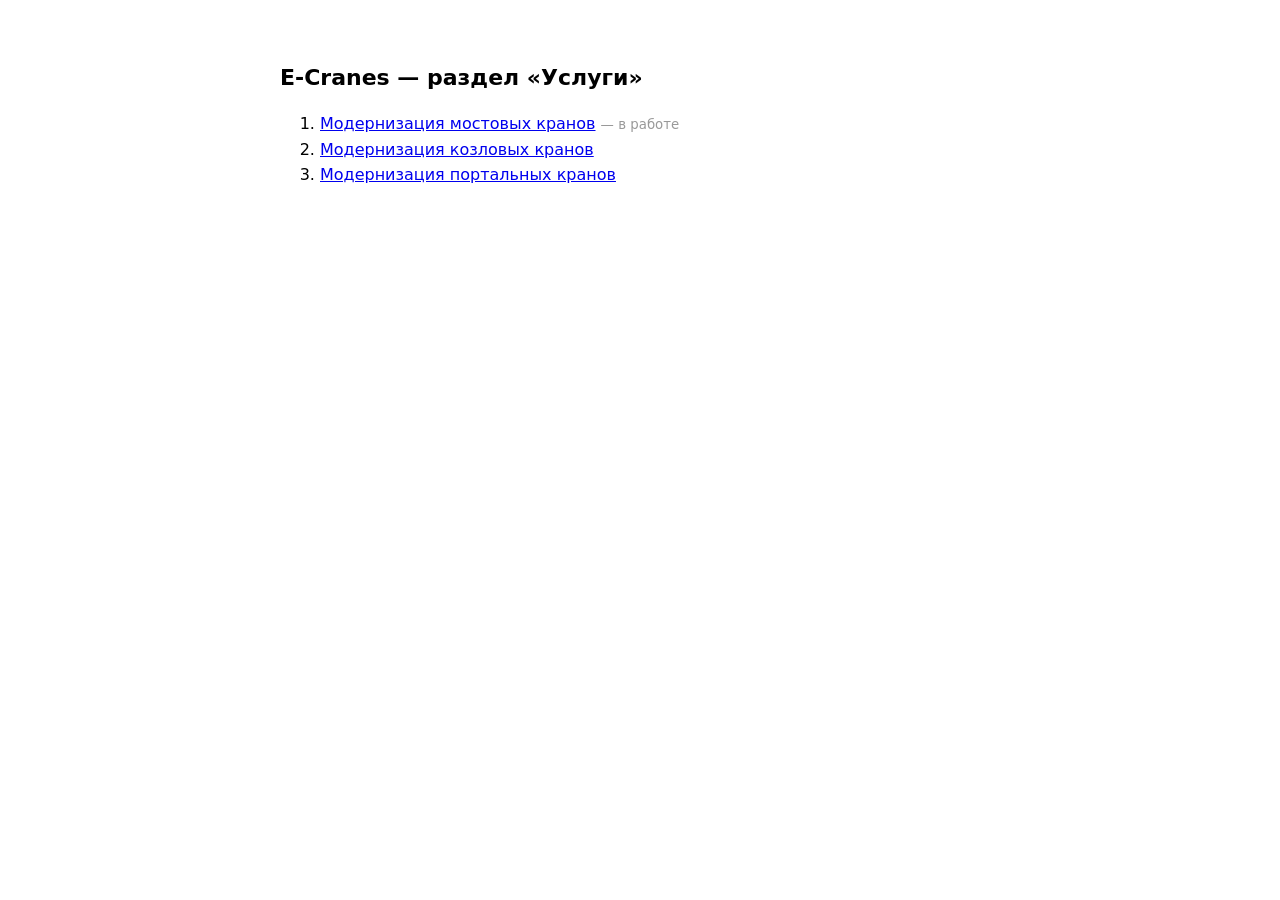
==== index.html @ f9f2cfb1 "E-Cranes: верстка раздела «Услуги» — демо" ====
<!DOCTYPE html>
<html lang="ru">
<head>
  <meta charset="UTF-8">
  <title>E-Cranes — раздел «Услуги»: страницы</title>
  <style>
    body { font-family: system-ui, sans-serif; max-width: 720px; margin: 60px auto; line-height: 1.6; }
    h1 { font-size: 22px; }
    .todo { color: #999; }
    small { color: #999; }
  </style>
</head>
<body>
  <h1>E-Cranes — раздел «Услуги»</h1>
  <ol>
    <li><a href="modernizaciya-mostovyh-kranov.html">Модернизация мостовых кранов</a> <small>— в работе</small></li>
    <li><a href="modernizaciya-kozlovyh-kranov.html">Модернизация козловых кранов</a></li>
    <li><a href="modernizaciya-portalnyh-kranov.html">Модернизация портальных кранов</a></li>
  </ol>
</body>
</html>
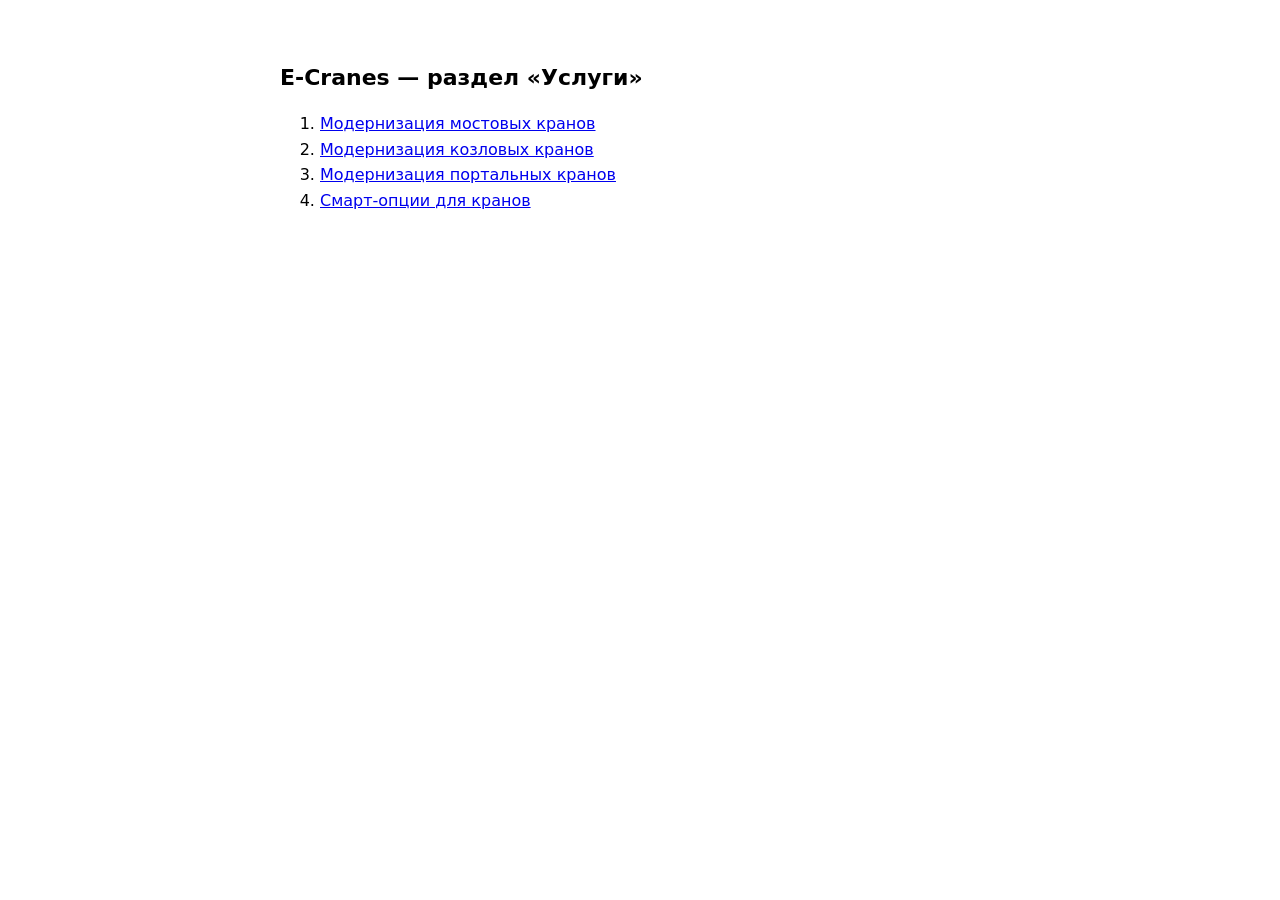
==== commit a22eb220: "index: добавлена ссылка на страницу смарт-опций" ====
--- a/index.html
+++ b/index.html
@@ -13,9 +13,10 @@
 <body>
   <h1>E-Cranes — раздел «Услуги»</h1>
   <ol>
-    <li><a href="modernizaciya-mostovyh-kranov.html">Модернизация мостовых кранов</a> <small>— в работе</small></li>
+    <li><a href="modernizaciya-mostovyh-kranov.html">Модернизация мостовых кранов</a></li>
     <li><a href="modernizaciya-kozlovyh-kranov.html">Модернизация козловых кранов</a></li>
     <li><a href="modernizaciya-portalnyh-kranov.html">Модернизация портальных кранов</a></li>
+    <li><a href="smart-opcii-dlya-kranov.html">Смарт-опции для кранов</a></li>
   </ol>
 </body>
 </html>
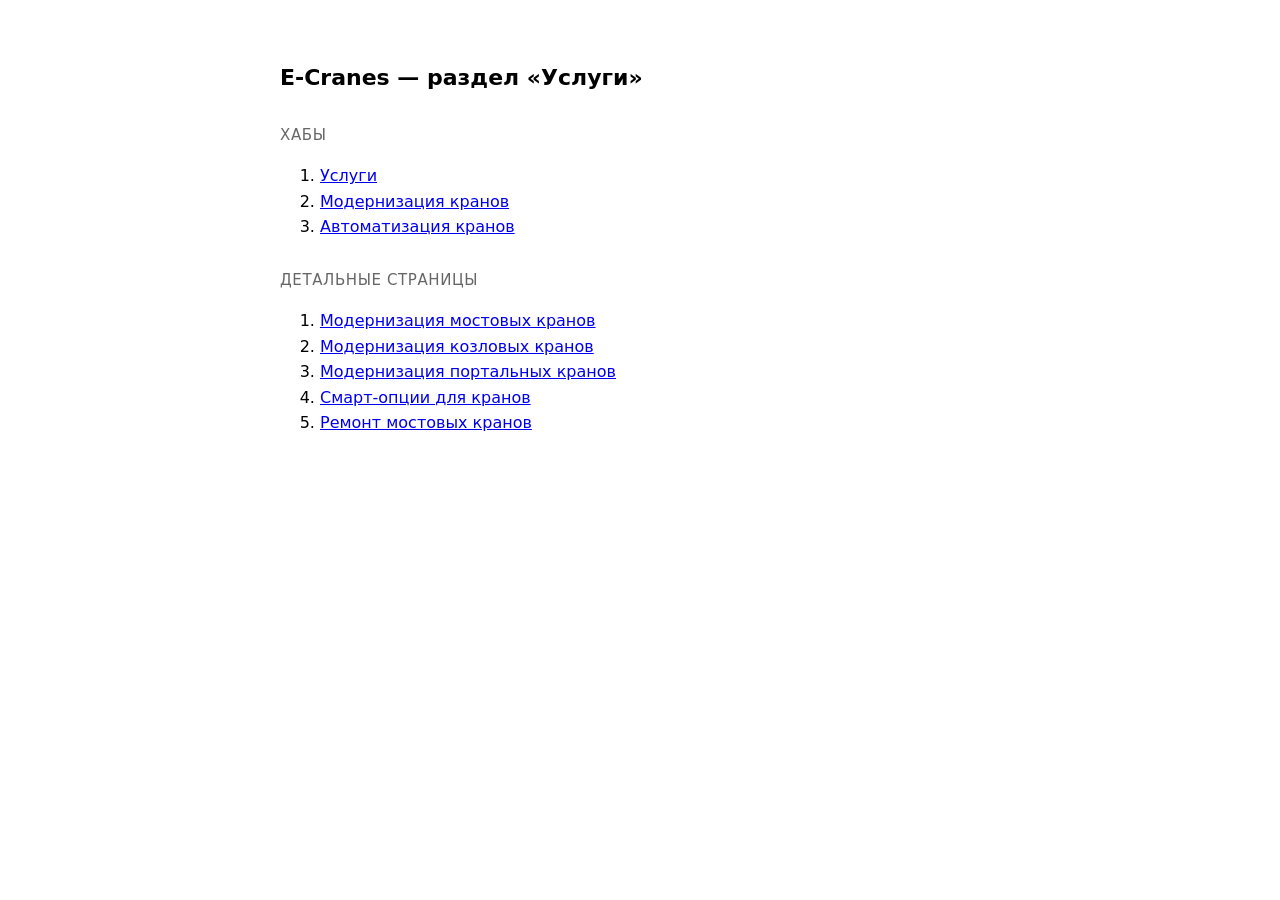
==== commit f6c850b0: "Синк верстки: 4 новые страницы, вариативный шрифт, обновленные hero Co-Authored-By: Claude Opus 5 (1" ====
--- a/index.html
+++ b/index.html
@@ -6,17 +6,28 @@
   <style>
     body { font-family: system-ui, sans-serif; max-width: 720px; margin: 60px auto; line-height: 1.6; }
     h1 { font-size: 22px; }
+    h2 { font-size: 15px; margin: 28px 0 8px; color: #666; font-weight: 500; text-transform: uppercase; letter-spacing: .04em; }
     .todo { color: #999; }
     small { color: #999; }
   </style>
 </head>
 <body>
   <h1>E-Cranes — раздел «Услуги»</h1>
+
+  <h2>Хабы</h2>
+  <ol>
+    <li><a href="uslugi.html">Услуги</a></li>
+    <li><a href="modernizaciya-kranov.html">Модернизация кранов</a></li>
+    <li><a href="avtomatizaciya-kranov.html">Автоматизация кранов</a></li>
+  </ol>
+
+  <h2>Детальные страницы</h2>
   <ol>
     <li><a href="modernizaciya-mostovyh-kranov.html">Модернизация мостовых кранов</a></li>
     <li><a href="modernizaciya-kozlovyh-kranov.html">Модернизация козловых кранов</a></li>
     <li><a href="modernizaciya-portalnyh-kranov.html">Модернизация портальных кранов</a></li>
     <li><a href="smart-opcii-dlya-kranov.html">Смарт-опции для кранов</a></li>
+    <li><a href="remont-mostovyh-kranov.html">Ремонт мостовых кранов</a></li>
   </ol>
 </body>
 </html>
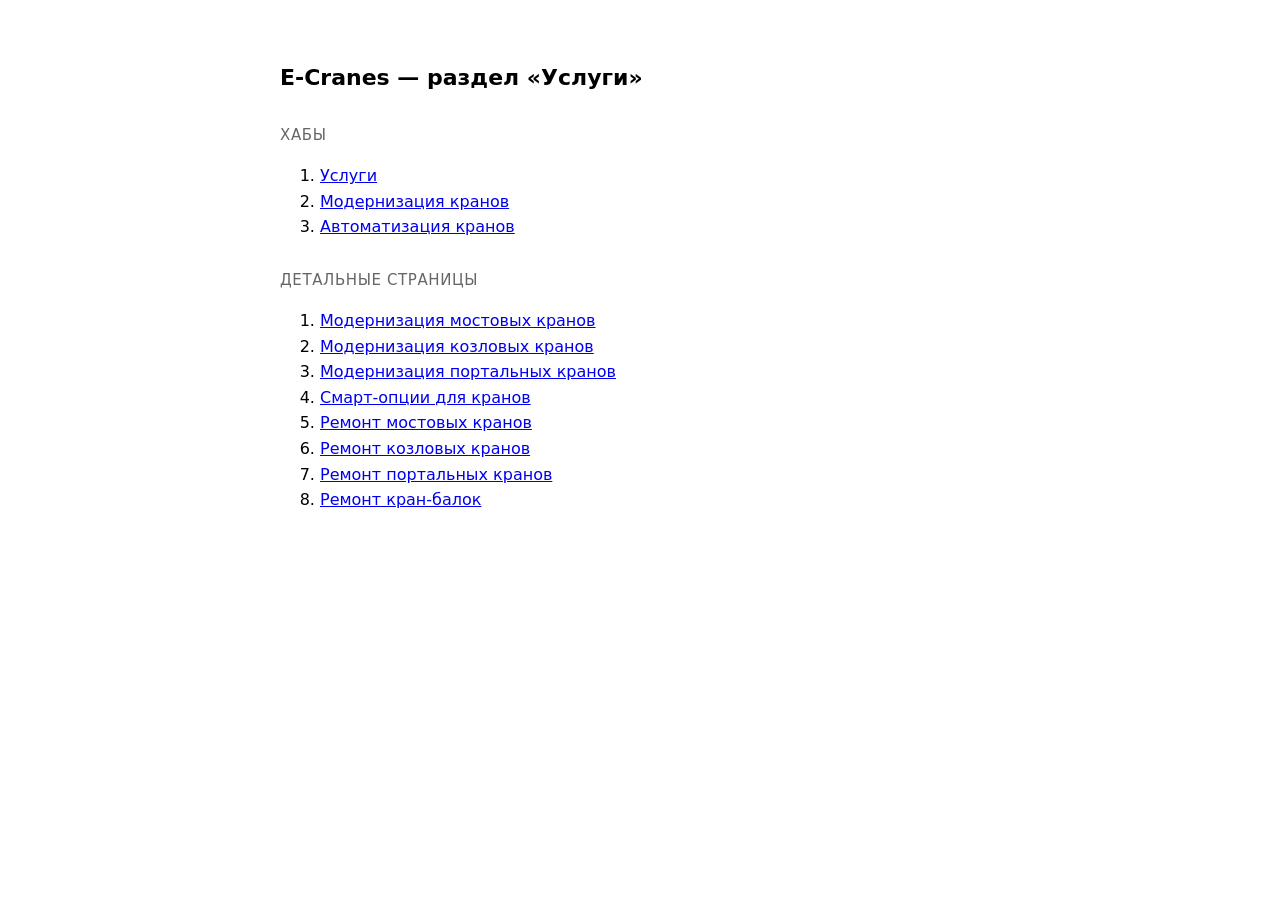
==== commit 18e24735: "Синк верстки: ремонт козловых/портальных/кран-балок, карта, попап звонка Три новые страницы раздела " ====
--- a/index.html
+++ b/index.html
@@ -28,6 +28,9 @@
     <li><a href="modernizaciya-portalnyh-kranov.html">Модернизация портальных кранов</a></li>
     <li><a href="smart-opcii-dlya-kranov.html">Смарт-опции для кранов</a></li>
     <li><a href="remont-mostovyh-kranov.html">Ремонт мостовых кранов</a></li>
+    <li><a href="remont-kozlovyh-kranov.html">Ремонт козловых кранов</a></li>
+    <li><a href="remont-portalnyh-kranov.html">Ремонт портальных кранов</a></li>
+    <li><a href="remont-kran-balok.html">Ремонт кран-балок</a></li>
   </ol>
 </body>
 </html>
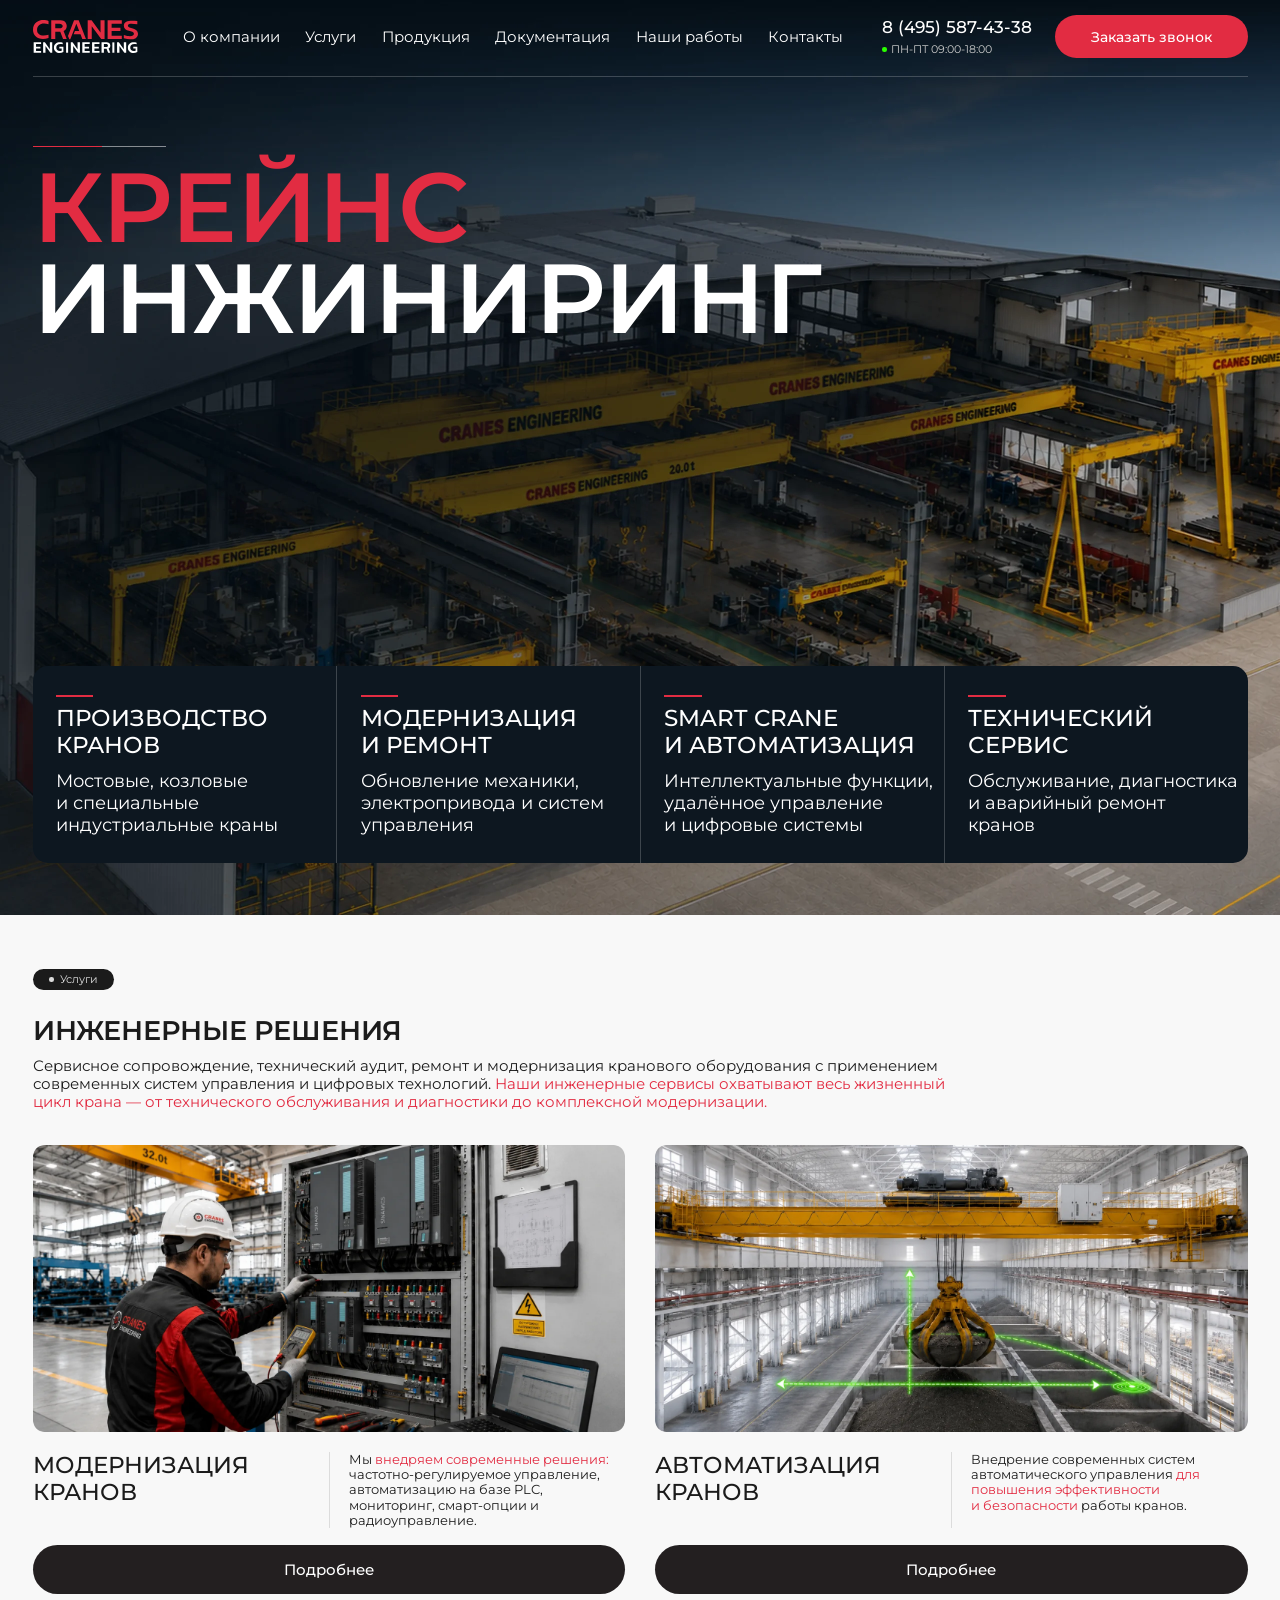
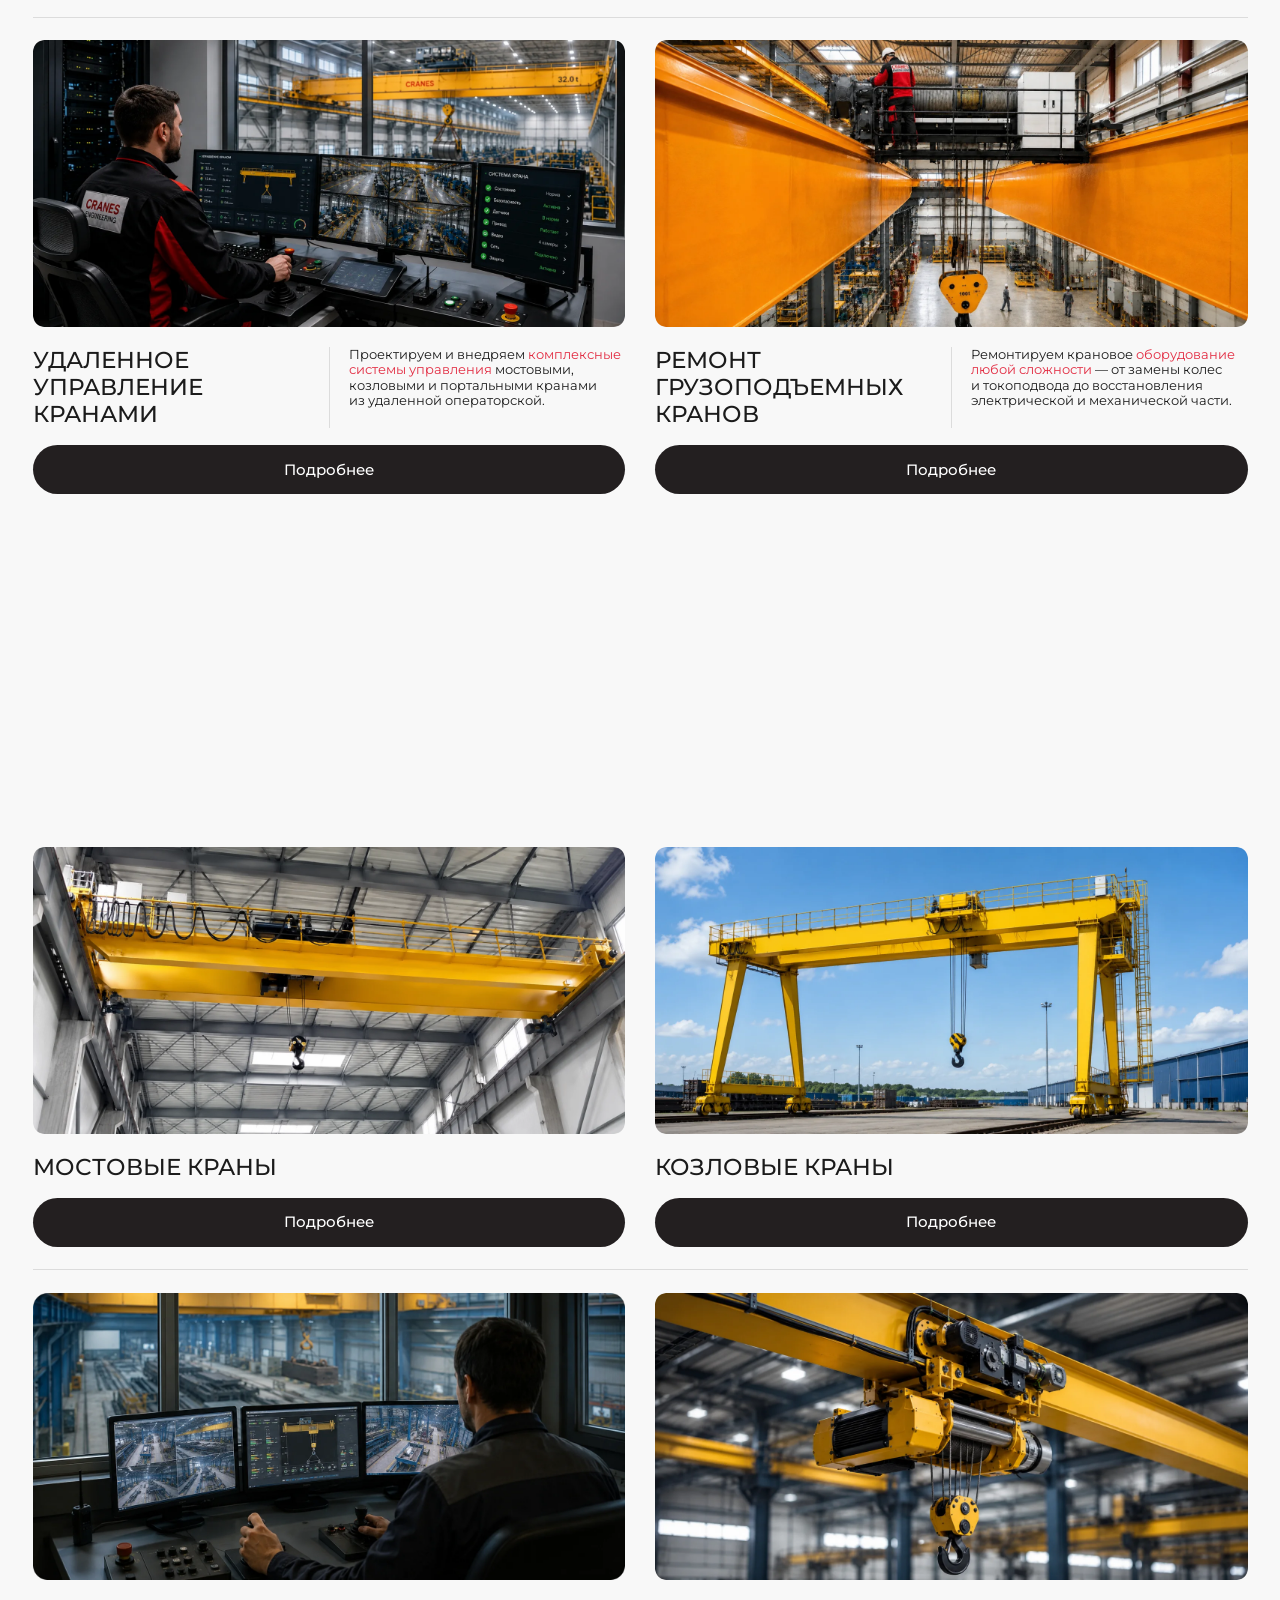
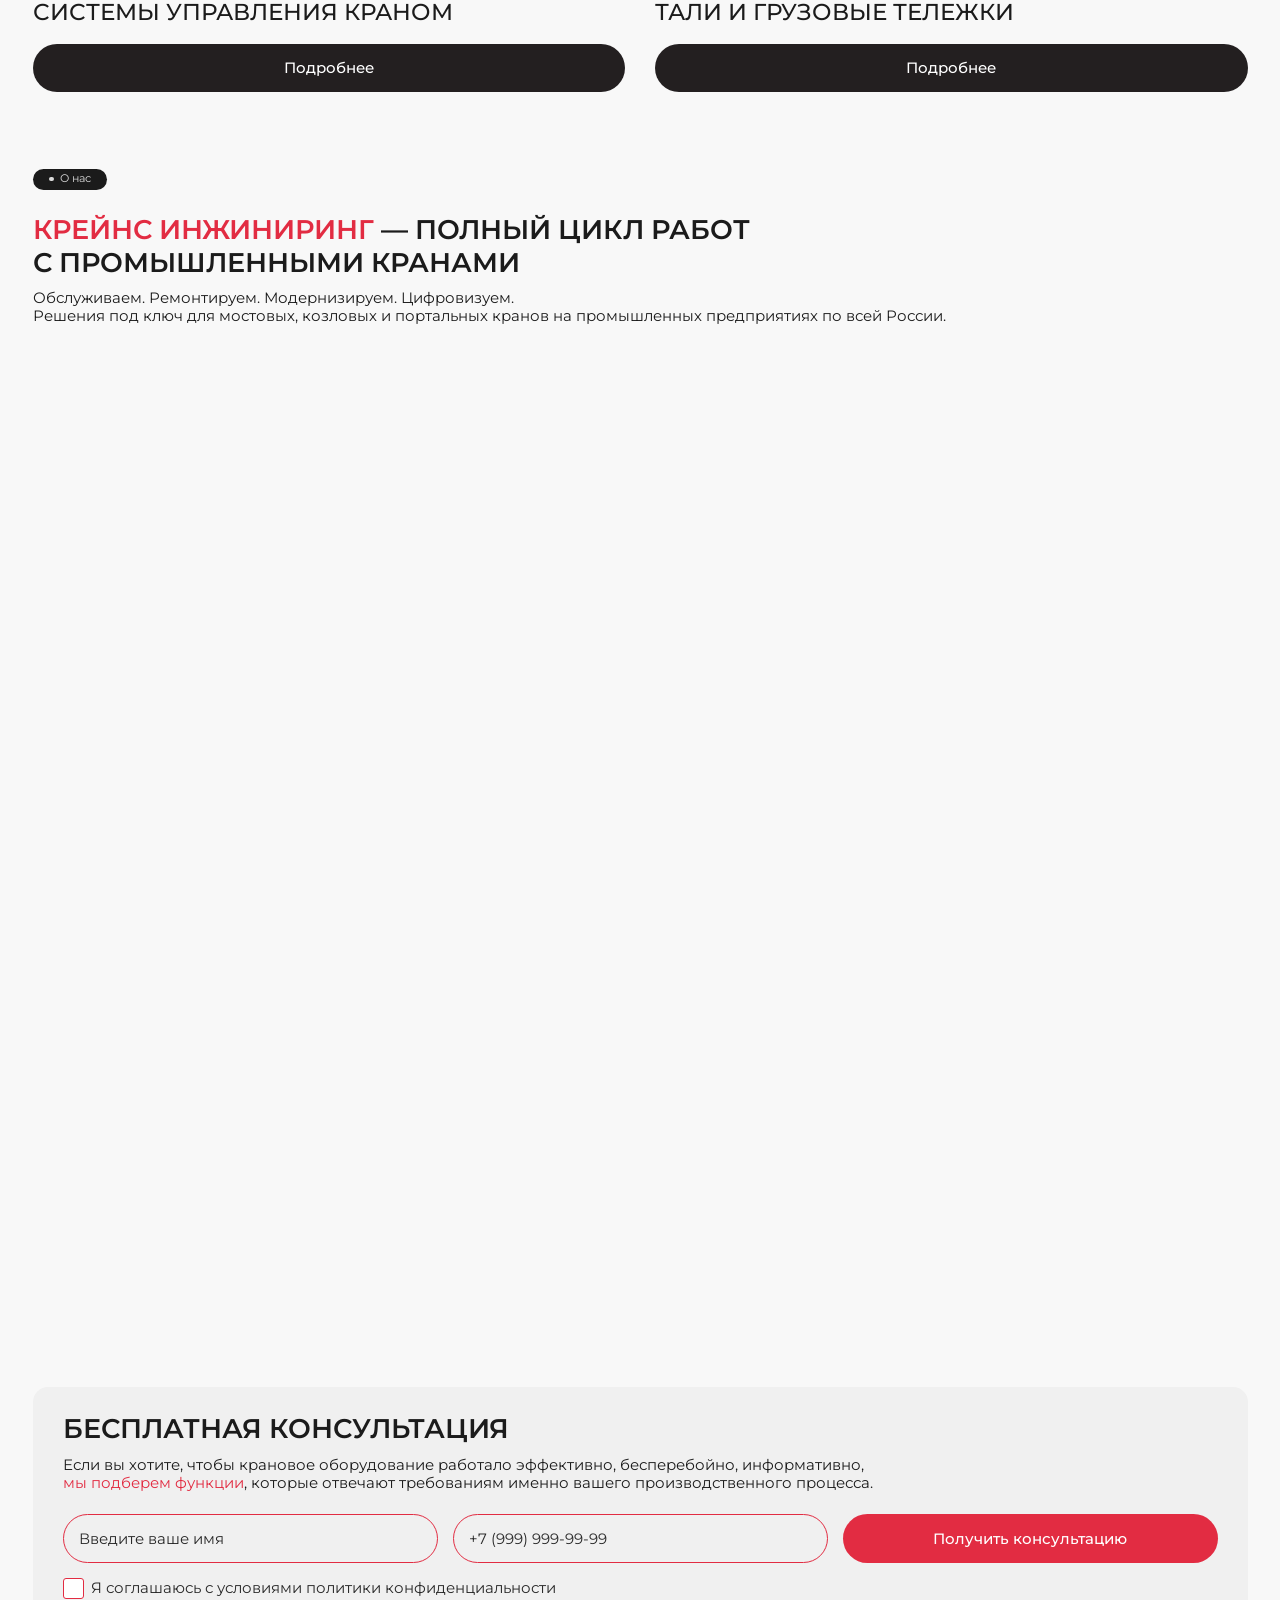
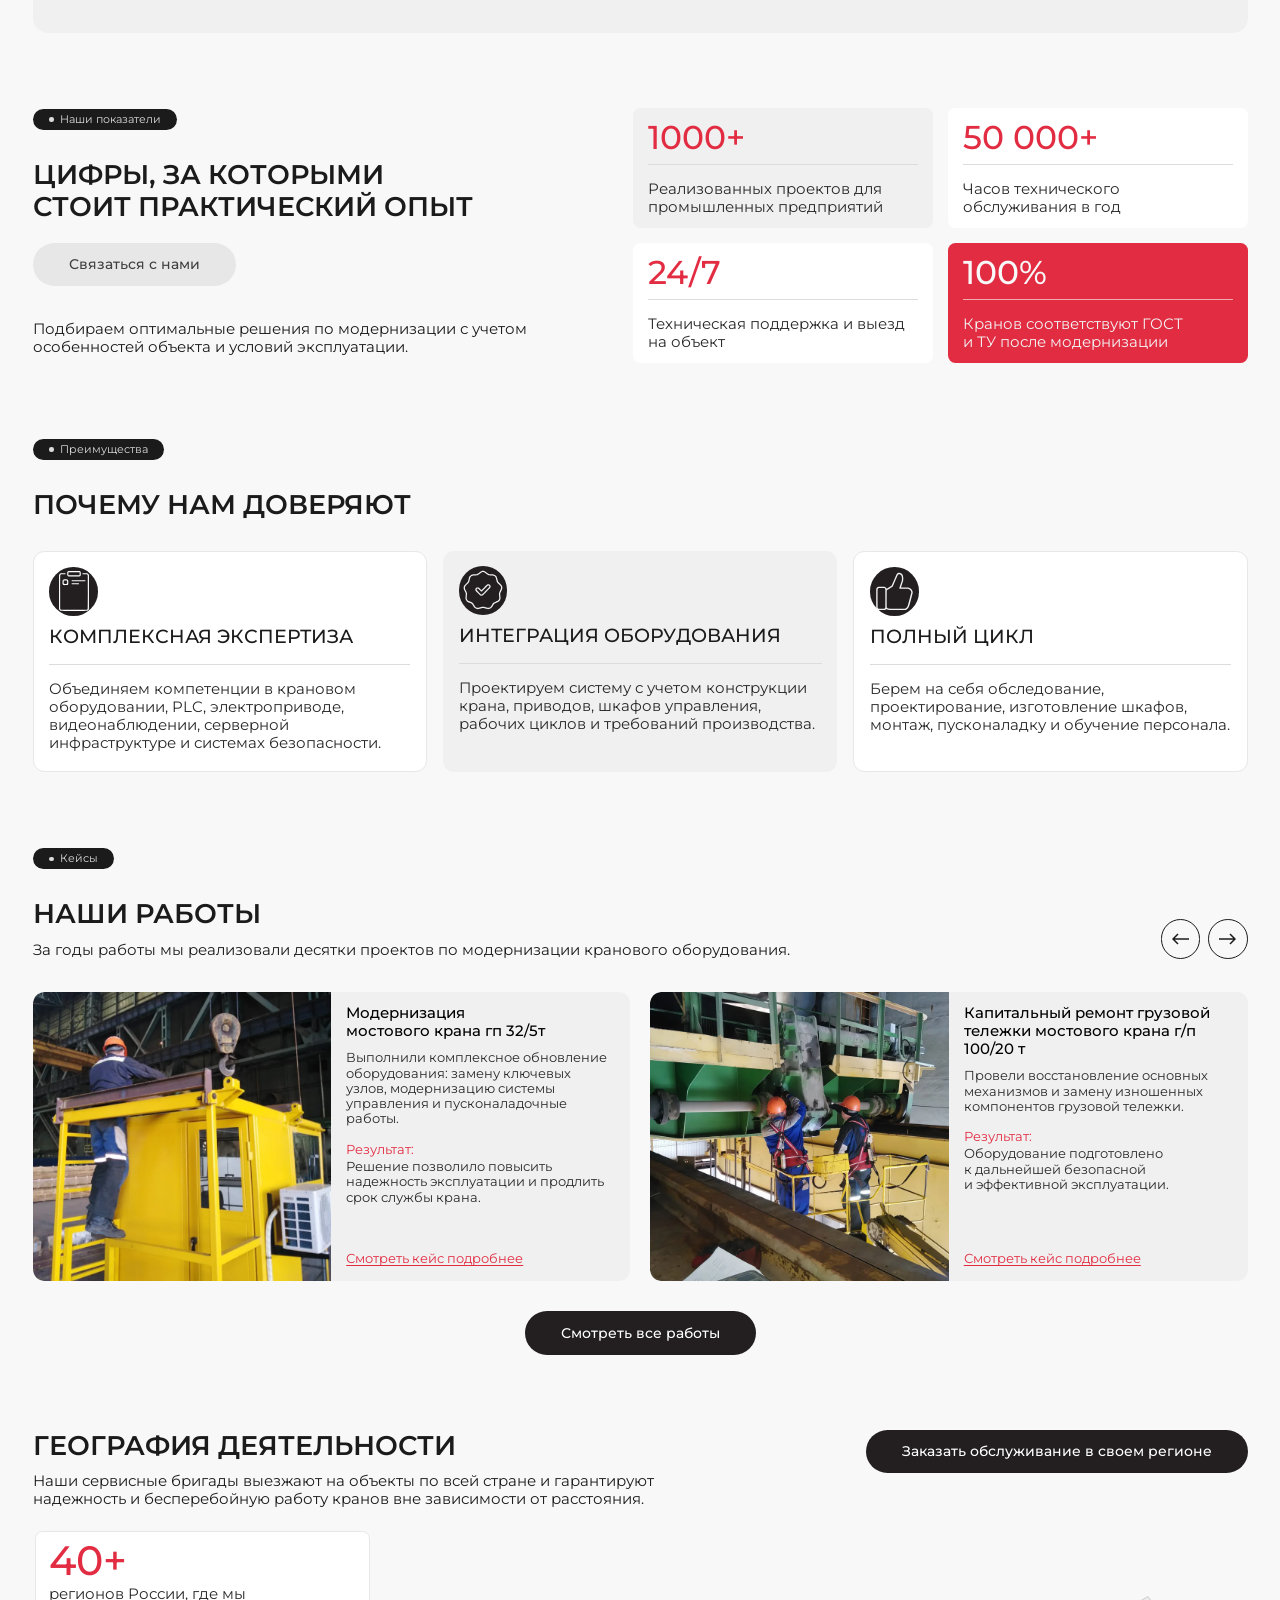
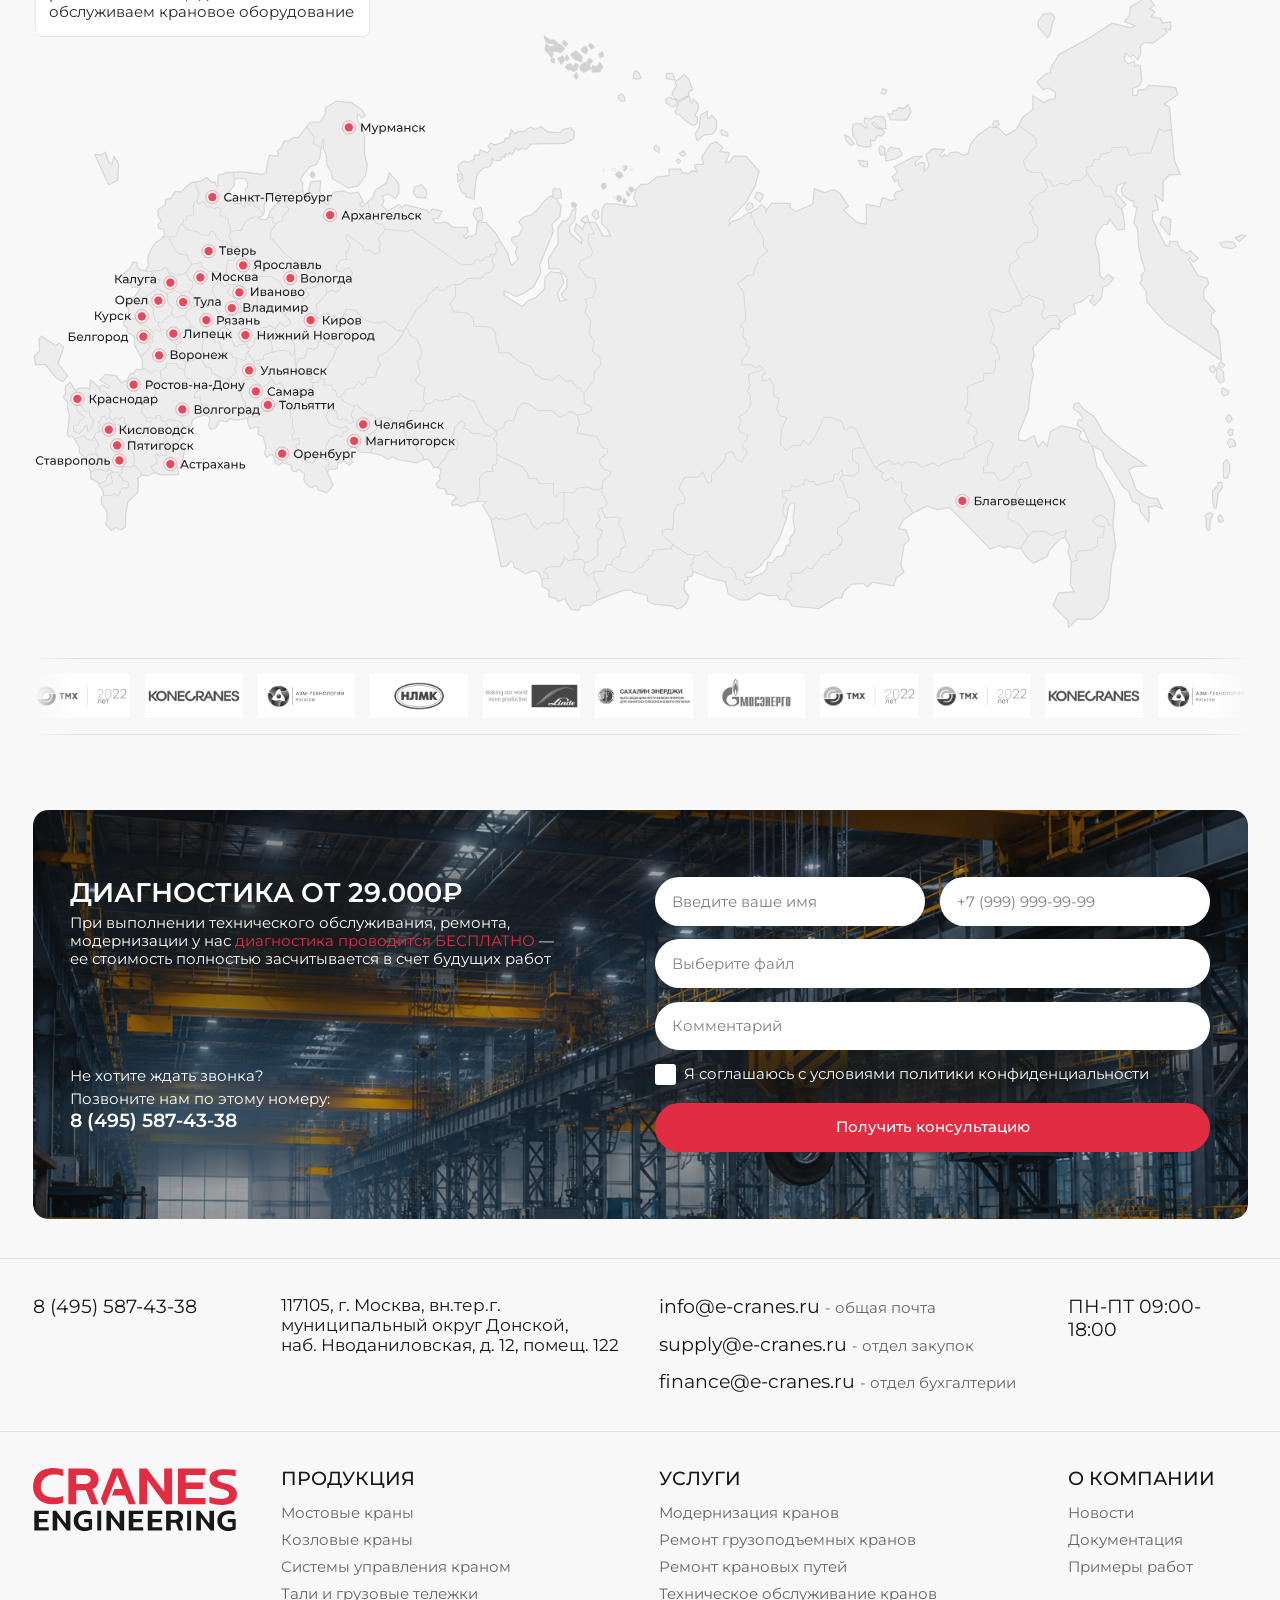
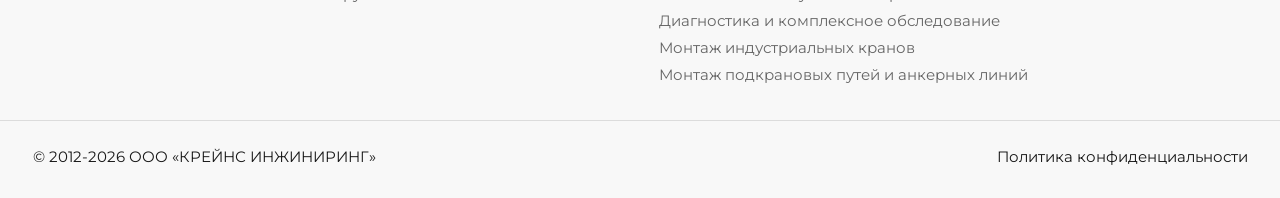
==== commit 4a196865: "Главная страница, мега-меню, пересборка ремонта козловых - index.html — новая главная (нода 961:1347" ====
--- a/index.html
+++ b/index.html
@@ -2,35 +2,651 @@
 <html lang="ru">
 <head>
   <meta charset="UTF-8">
-  <title>E-Cranes — раздел «Услуги»: страницы</title>
-  <style>
-    body { font-family: system-ui, sans-serif; max-width: 720px; margin: 60px auto; line-height: 1.6; }
-    h1 { font-size: 22px; }
-    h2 { font-size: 15px; margin: 28px 0 8px; color: #666; font-weight: 500; text-transform: uppercase; letter-spacing: .04em; }
-    .todo { color: #999; }
-    small { color: #999; }
-  </style>
+  <meta name="viewport" content="width=device-width, initial-scale=1.0, viewport-fit=cover">
+  <title>CRANES ENGINEERING — производство, модернизация и сервис индустриальных кранов</title>
+  <link rel="icon" href="data:,">
+  <meta name="description" content="Крейнс Инжиниринг: производство мостовых и козловых кранов, модернизация, автоматизация, удаленное управление, ремонт и техническое обслуживание грузоподъемного оборудования.">
+  <link rel="preload" href="assets/fonts/montserrat-cyrillic.woff2" as="font" type="font/woff2" crossorigin>
+  <link rel="preload" href="assets/fonts/montserrat-latin.woff2" as="font" type="font/woff2" crossorigin>
+  <link rel="preload" href="assets/img/main-hero-bg.webp" as="image" type="image/webp" fetchpriority="high">
+  <link rel="stylesheet" href="assets/vendor/swiper/swiper-bundle.min.css">
+  <link rel="stylesheet" href="assets/css/main.css">
+  <link rel="stylesheet" href="assets/css/responsive.css">
 </head>
 <body>
-  <h1>E-Cranes — раздел «Услуги»</h1>
-
-  <h2>Хабы</h2>
-  <ol>
-    <li><a href="uslugi.html">Услуги</a></li>
-    <li><a href="modernizaciya-kranov.html">Модернизация кранов</a></li>
-    <li><a href="avtomatizaciya-kranov.html">Автоматизация кранов</a></li>
-  </ol>
-
-  <h2>Детальные страницы</h2>
-  <ol>
-    <li><a href="modernizaciya-mostovyh-kranov.html">Модернизация мостовых кранов</a></li>
-    <li><a href="modernizaciya-kozlovyh-kranov.html">Модернизация козловых кранов</a></li>
-    <li><a href="modernizaciya-portalnyh-kranov.html">Модернизация портальных кранов</a></li>
-    <li><a href="smart-opcii-dlya-kranov.html">Смарт-опции для кранов</a></li>
-    <li><a href="remont-mostovyh-kranov.html">Ремонт мостовых кранов</a></li>
-    <li><a href="remont-kozlovyh-kranov.html">Ремонт козловых кранов</a></li>
-    <li><a href="remont-portalnyh-kranov.html">Ремонт портальных кранов</a></li>
-    <li><a href="remont-kran-balok.html">Ремонт кран-балок</a></li>
-  </ol>
+
+  <section class="hero hero--main">
+    <div class="hero__bg hero__bg--main"></div>
+
+    <div class="container">
+      <header class="header">
+        <div class="header__row">
+          <a class="header__logo" href="index.html">
+            <img src="assets/img/logo-light.svg" alt="CRANES ENGINEERING" width="140" height="43">
+          </a>
+          <nav class="header__nav" aria-label="Основное меню">
+            <ul>
+              <li><a href="#">О компании</a></li>
+              <li class="header__nav-item has-mega">
+                <a href="uslugi.html" aria-haspopup="true" aria-expanded="false">Услуги</a>
+                <div class="mega">
+                  <ul class="mega__col mega__col--root">
+                    <li class="mega__item is-parent" data-mega="modernizaciya">
+                      <a href="modernizaciya-kranov.html">Модернизация кранов</a>
+                    </li>
+                    <li class="mega__item"><a href="avtomatizaciya-kranov.html">Автоматизация кранов</a></li>
+                    <li class="mega__item"><a href="#">Удаленное управление кранами</a></li>
+                    <li class="mega__item"><a href="remont-mostovyh-kranov.html">Ремонт грузоподъемных кранов</a></li>
+                    <li class="mega__item"><a href="#">Техническое обслуживание кранов</a></li>
+                    <li class="mega__item"><a href="#">Диагностика<br>и комплексное обследование</a></li>
+                    <li class="mega__item"><a href="#">Монтаж индустриальных кранов</a></li>
+                    <li class="mega__item"><a href="#">Ремонт крановых путей</a></li>
+                  </ul>
+                  <ul class="mega__col mega__col--sub" data-mega-sub="modernizaciya">
+                    <li class="mega__item"><a href="modernizaciya-kozlovyh-kranov.html">Модернизация козловых кранов</a></li>
+                    <li class="mega__item"><a href="modernizaciya-mostovyh-kranov.html">Модернизация мостовых кранов</a></li>
+                    <li class="mega__item"><a href="modernizaciya-portalnyh-kranov.html">Модернизация портальных кранов</a></li>
+                    <li class="mega__item"><a href="#">Перевод кранов на радиоуправление</a></li>
+                    <li class="mega__item"><a href="smart-opcii-dlya-kranov.html">Смарт опции для кранов</a></li>
+                  </ul>
+                </div>
+              </li>
+              <li><a href="#">Продукция</a></li>
+              <li><a href="#">Документация</a></li>
+              <li><a href="#">Наши работы</a></li>
+              <li><a href="#">Контакты</a></li>
+            </ul>
+          </nav>
+          <div class="header__contacts">
+            <a class="header__phone" href="tel:+74955874338">8 (495) 587-43-38</a>
+            <span class="header__hours">ПН-ПТ 09:00-18:00</span>
+          </div>
+          <button class="btn header__cta" type="button" data-popup="popup-callback">Заказать звонок</button>
+          <button class="burger" type="button" aria-label="Открыть меню" aria-expanded="false" aria-controls="mobile-menu">
+            <span></span><span></span><span></span>
+          </button>
+        </div>
+        <hr class="header__divider">
+      </header>
+
+      <div class="mobile-menu" id="mobile-menu" hidden>
+        <nav aria-label="Мобильное меню">
+          <ul class="mobile-menu__list">
+            <li><a href="#">О компании</a></li>
+            <li><a href="uslugi.html">Услуги</a></li>
+            <li><a href="#">Продукция</a></li>
+            <li><a href="#">Документация</a></li>
+            <li><a href="#">Наши работы</a></li>
+            <li><a href="#">Контакты</a></li>
+          </ul>
+        </nav>
+        <div class="mobile-menu__contacts">
+          <a class="mobile-menu__phone" href="tel:+74955874338">8 (495) 587-43-38</a>
+          <span class="header__hours">ПН-ПТ 09:00-18:00</span>
+          <button class="btn" type="button" data-popup="popup-callback">Заказать звонок</button>
+        </div>
+      </div>
+
+      <div class="hero__decor" aria-hidden="true"></div>
+      <h1 class="hero__title hero__title--main">
+        <span class="accent">Крейнс</span><br>Инжиниринг
+      </h1>
+
+      <div class="hero__directions">
+        <article class="direction">
+          <h2 class="direction__title">Производство кранов</h2>
+          <p class="direction__text">Мостовые, козловые<br>и специальные индустриальные краны</p>
+        </article>
+        <article class="direction">
+          <h2 class="direction__title">Модернизация<br>и ремонт</h2>
+          <p class="direction__text">Обновление механики,<br>электропривода и систем<br>управления</p>
+        </article>
+        <article class="direction">
+          <h2 class="direction__title">Smart Crane<br>и автоматизация</h2>
+          <p class="direction__text">Интеллектуальные функции,<br>удалённое управление<br>и цифровые системы</p>
+        </article>
+        <article class="direction">
+          <h2 class="direction__title">Технический<br>сервис</h2>
+          <p class="direction__text">Обслуживание, диагностика<br>и аварийный ремонт<br>кранов</p>
+        </article>
+      </div>
+    </div>
+  </section>
+
+  <section class="hub-services hub-services--main">
+    <div class="container">
+      <span class="section-badge" data-reveal>Услуги</span>
+      <h2 class="section-title hub-services__title" data-reveal>Инженерные решения</h2>
+      <p class="hub-services__lead" data-reveal>
+        Сервисное сопровождение, технический аудит, ремонт и модернизация кранового оборудования с применением
+        современных систем управления и цифровых технологий. <span class="accent">Наши инженерные сервисы охватывают весь жизненный<br>
+        цикл крана — от технического обслуживания и диагностики до комплексной модернизации.</span>
+      </p>
+
+      <div class="hub-services__grid">
+        <article class="service-card" data-reveal>
+          <img class="service-card__photo" src="assets/img/hub-modernizaciya.webp" alt="Модернизация кранов" width="790" height="383" loading="lazy">
+          <div class="service-card__body">
+            <h3 class="service-card__title">Модернизация кранов</h3>
+            <p class="service-card__text">
+              Мы <span class="accent">внедряем современные решения:</span> частотно-регулируемое
+              управление, автоматизацию на базе PLC, мониторинг, смарт-опции и радиоуправление.
+            </p>
+          </div>
+          <a class="service-card__btn" href="modernizaciya-kranov.html">Подробнее</a>
+        </article>
+
+        <article class="service-card" data-reveal>
+          <img class="service-card__photo" src="assets/img/hub-avtomatizaciya.webp" alt="Автоматизация кранов" width="790" height="383" loading="lazy">
+          <div class="service-card__body">
+            <h3 class="service-card__title">Автоматизация кранов</h3>
+            <p class="service-card__text">
+              Внедрение современных систем автоматического управления
+              <span class="accent">для повышения эффективности<br>и безопасности</span> работы кранов.
+            </p>
+          </div>
+          <a class="service-card__btn" href="avtomatizaciya-kranov.html">Подробнее</a>
+        </article>
+
+        <hr class="hub-services__sep">
+
+        <article class="service-card" data-reveal>
+          <img class="service-card__photo" src="assets/img/hub-udalennoe.webp" alt="Удаленное управление кранами" width="790" height="383" loading="lazy">
+          <div class="service-card__body">
+            <h3 class="service-card__title">Удаленное<br>управление кранами</h3>
+            <p class="service-card__text">
+              Проектируем и внедряем <span class="accent">комплексные системы управления</span>
+              мостовыми, козловыми и портальными кранами<br>из удаленной операторской.
+            </p>
+          </div>
+          <a class="service-card__btn" href="#">Подробнее</a>
+        </article>
+
+        <article class="service-card" data-reveal>
+          <img class="service-card__photo" src="assets/img/hub-remont.webp" alt="Ремонт грузоподъемных кранов" width="790" height="383" loading="lazy">
+          <div class="service-card__body">
+            <h3 class="service-card__title">Ремонт грузоподъемных кранов</h3>
+            <p class="service-card__text">
+              Ремонтируем крановое <span class="accent">оборудование любой сложности</span> — от замены колес<br>и токоподвода до восстановления электрической и механической части.
+            </p>
+          </div>
+          <a class="service-card__btn" href="remont-mostovyh-kranov.html">Подробнее</a>
+        </article>
+      </div>
+
+      <div class="hub-services__all" data-reveal>
+        <a class="btn" href="uslugi.html">Смотреть все услуги</a>
+      </div>
+    </div>
+  </section>
+
+  <section class="hub-services hub-services--prod">
+    <div class="container">
+      <span class="section-badge" data-reveal>Продукция</span>
+      <h2 class="section-title hub-services__title" data-reveal>Производство индустриальных<br>кранов полного цикла</h2>
+      <p class="hub-services__lead" data-reveal>
+        Мы проектируем и выпускаем краны, оснащая их современными системами управления, цифровыми датчиками,<br>
+        интеллектуальными модулями безопасности и технологическими решениями для повышения эффективности оборудования.
+      </p>
+
+      <div class="hub-services__grid">
+        <article class="service-card service-card--plain" data-reveal>
+          <img class="service-card__photo" src="assets/img/main-prod-mostovye.webp" alt="Мостовые краны" width="790" height="383" loading="lazy">
+          <div class="service-card__body">
+            <h3 class="service-card__title">Мостовые краны</h3>
+          </div>
+          <a class="service-card__btn" href="#">Подробнее</a>
+        </article>
+
+        <article class="service-card service-card--plain" data-reveal>
+          <img class="service-card__photo" src="assets/img/main-prod-kozlovye.webp" alt="Козловые краны" width="790" height="383" loading="lazy">
+          <div class="service-card__body">
+            <h3 class="service-card__title">Козловые краны</h3>
+          </div>
+          <a class="service-card__btn" href="#">Подробнее</a>
+        </article>
+
+        <hr class="hub-services__sep">
+
+        <article class="service-card service-card--plain" data-reveal>
+          <img class="service-card__photo" src="assets/img/main-prod-upravlenie.webp" alt="Системы управления краном" width="790" height="383" loading="lazy">
+          <div class="service-card__body">
+            <h3 class="service-card__title">Системы управления краном</h3>
+          </div>
+          <a class="service-card__btn" href="#">Подробнее</a>
+        </article>
+
+        <article class="service-card service-card--plain" data-reveal>
+          <img class="service-card__photo" src="assets/img/main-prod-tali.webp" alt="Тали и грузовые тележки" width="790" height="383" loading="lazy">
+          <div class="service-card__body">
+            <h3 class="service-card__title">Тали и грузовые тележки</h3>
+          </div>
+          <a class="service-card__btn" href="#">Подробнее</a>
+        </article>
+      </div>
+    </div>
+  </section>
+
+  <section class="about-us">
+    <div class="container">
+      <span class="section-badge" data-reveal>О нас</span>
+      <h2 class="section-title about-us__title" data-reveal>
+        <span class="accent">Крейнс Инжиниринг</span> — полный цикл работ<br>с промышленными кранами
+      </h2>
+      <p class="about-us__lead" data-reveal>
+        Обслуживаем. Ремонтируем. Модернизируем. Цифровизуем.<br>
+        Решения под ключ для мостовых, козловых и портальных кранов на промышленных предприятиях по всей России.
+      </p>
+
+      <div class="about-us__grid">
+        <article class="about-card" data-reveal>
+          <span class="about-card__icon">
+            <img src="assets/img/icon-about-like.svg" alt="" width="37" height="37">
+          </span>
+          <div class="about-card__head">
+            <h3 class="about-card__title">Комплексный подход</h3>
+            <span class="about-card__num">[01]</span>
+          </div>
+          <ul class="about-card__list">
+            <li>Полный набор услуг: проектирование, электрика, автоматизация, внедрение ПЛК, частотно-регулируемых систем, интеграция датчиков, настройка приводов, ПНР и шеф-монтаж.</li>
+            <li>Мы закрываем весь цикл обслуживания — от диагностики и ремонта до глубоких программ модернизации и цифровых апгрейдов.</li>
+          </ul>
+        </article>
+
+        <article class="about-card about-card--grey" data-reveal>
+          <span class="about-card__icon">
+            <img src="assets/img/icon-24h.svg" alt="" width="38" height="38">
+          </span>
+          <div class="about-card__head">
+            <h3 class="about-card__title">Сервис 24/7</h3>
+            <span class="about-card__num">[02]</span>
+          </div>
+          <ul class="about-card__list">
+            <li>Ежемесячные, квартальные и круглосуточные сервисные пакеты<br>с мониторингом, инспекциями, оперативным выездом специалистов и плановым обслуживанием оборудования.</li>
+            <li>Сервисный пакет формируется с учётом потребностей клиента и режима работы кранового оборудования.</li>
+          </ul>
+        </article>
+
+        <article class="about-card about-card--grey" data-reveal>
+          <span class="about-card__icon">
+            <img src="assets/img/icon-settings.svg" alt="" width="38" height="38">
+          </span>
+          <div class="about-card__head">
+            <h3 class="about-card__title">Современные технологии</h3>
+            <span class="about-card__num">[03]</span>
+          </div>
+          <ul class="about-card__list">
+            <li>Интеграция цифровых контроллеров, частотных приводов, дистанционного управления, видеонаблюдения, датчиков нагрузки и интеллектуальных систем управления.</li>
+            <li>Поддержка удалённого мониторинга и аналитики работы кранов с интеграцией в существующие системы управления.</li>
+          </ul>
+        </article>
+
+        <article class="about-card" data-reveal>
+          <span class="about-card__icon">
+            <img src="assets/img/icon-file.svg" alt="" width="39" height="39">
+          </span>
+          <div class="about-card__head">
+            <h3 class="about-card__title">Надежность и допуски</h3>
+            <span class="about-card__num">[04]</span>
+          </div>
+          <ul class="about-card__list">
+            <li>Официальное членство в СРО, соблюдение требований ГОСТ и отраслевых стандартов, наличие всех разрешительных документов, страхование ответственности.</li>
+            <li>Подтверждённый опыт работы с крупнейшими промышленными предприятиями страны.</li>
+          </ul>
+        </article>
+      </div>
+    </div>
+  </section>
+
+  <section class="promo">
+    <div class="container">
+      <img class="promo__photo" src="assets/img/main-banner.webp" alt="" width="1620" height="546" loading="lazy" data-reveal>
+    </div>
+  </section>
+
+  <section class="consult" id="zayavka">
+    <div class="container">
+      <form class="consult__box" action="#" method="post" data-reveal>
+        <h2 class="section-title">Бесплатная консультация</h2>
+        <p class="consult__text">
+          Если вы хотите, чтобы крановое оборудование работало эффективно, бесперебойно, информативно,<br>
+          <span class="accent">мы подберем функции</span>, которые отвечают
+          требованиям именно вашего производственного процесса.
+        </p>
+        <div class="consult__row">
+          <input class="consult__input" type="text" name="name" placeholder="Введите ваше имя" required>
+          <input class="consult__input" type="tel" name="phone" placeholder="+7 (999) 999-99-99" required>
+          <button class="btn consult__submit" type="submit">Получить консультацию</button>
+        </div>
+        <label class="consult__agree">
+          <input type="checkbox" name="agree" required>
+          <span class="consult__checkbox" aria-hidden="true"></span>
+          Я соглашаюсь с условиями политики конфиденциальности
+        </label>
+      </form>
+    </div>
+  </section>
+
+  <section class="stats">
+    <div class="container stats__grid">
+      <div class="stats__info">
+        <span class="section-badge" data-reveal>Наши показатели</span>
+        <h2 class="section-title stats__title" data-reveal>Цифры, за которыми<br>стоит практический опыт</h2>
+        <button class="btn btn--grey stats__btn" type="button" data-reveal>Связаться с нами</button>
+        <p class="stats__text" data-reveal>
+          Подбираем оптимальные решения по модернизации с учетом особенностей объекта
+          и условий эксплуатации.
+        </p>
+      </div>
+      <div class="stats__cards" data-reveal>
+        <div class="stat-card stat-card--grey">
+          <p class="stat-card__value">1000+</p>
+          <p class="stat-card__caption">Реализованных проектов для промышленных предприятий</p>
+        </div>
+        <div class="stat-card">
+          <p class="stat-card__value">50 000+</p>
+          <p class="stat-card__caption">Часов технического обслуживания в год</p>
+        </div>
+        <div class="stat-card">
+          <p class="stat-card__value">24/7</p>
+          <p class="stat-card__caption">Техническая поддержка и выезд на объект</p>
+        </div>
+        <div class="stat-card stat-card--accent">
+          <p class="stat-card__value">100%</p>
+          <p class="stat-card__caption">Кранов соответствуют ГОСТ<br>и ТУ после модернизации</p>
+        </div>
+      </div>
+    </div>
+  </section>
+
+  <section class="advantages">
+    <div class="container">
+      <span class="section-badge" data-reveal>Преимущества</span>
+      <h2 class="section-title advantages__title" data-reveal>Почему нам доверяют</h2>
+      <div class="advantages__grid">
+        <div class="advantage-card advantage-card--white" data-reveal>
+          <span class="advantage-card__icon">
+            <img src="assets/img/icon-clipboard.svg" alt="" width="40" height="40">
+          </span>
+          <h3 class="advantage-card__title">Комплексная экспертиза</h3>
+          <p class="advantage-card__text">
+            Объединяем компетенции в крановом оборудовании, PLC, электроприводе,
+            видеонаблюдении, серверной инфраструктуре и системах безопасности.
+          </p>
+        </div>
+        <div class="advantage-card" data-reveal>
+          <span class="advantage-card__icon">
+            <img src="assets/img/icon-quality.svg" alt="" width="40" height="40">
+          </span>
+          <h3 class="advantage-card__title">Интеграция оборудования</h3>
+          <p class="advantage-card__text">
+            Проектируем систему с учетом конструкции крана, приводов, шкафов управления,
+            рабочих циклов и требований производства.
+          </p>
+        </div>
+        <div class="advantage-card advantage-card--white" data-reveal>
+          <span class="advantage-card__icon">
+            <img src="assets/img/icon-like.svg" alt="" width="41" height="41">
+          </span>
+          <h3 class="advantage-card__title">Полный цикл</h3>
+          <p class="advantage-card__text">
+            Берем на себя обследование, проектирование, изготовление шкафов, монтаж,
+            пусконаладку и обучение персонала.
+          </p>
+        </div>
+      </div>
+    </div>
+  </section>
+
+  <section class="cases">
+    <div class="container">
+      <span class="section-badge" data-reveal>Кейсы</span>
+      <div class="cases__head" data-reveal>
+        <div>
+          <h2 class="section-title">Наши работы</h2>
+          <p class="cases__lead">За годы работы мы реализовали десятки проектов по модернизации кранового оборудования.</p>
+        </div>
+        <div class="slider-nav">
+          <button class="slider-arrow cases__prev" type="button" aria-label="Предыдущий слайд">
+            <svg width="17" height="12" viewBox="0 0 17 12" fill="none"><path d="M6 1 1 6l5 5M1 6h16" stroke="currentColor" stroke-width="1.5"/></svg>
+          </button>
+          <button class="slider-arrow cases__next" type="button" aria-label="Следующий слайд">
+            <svg width="17" height="12" viewBox="0 0 17 12" fill="none"><path d="M11 1l5 5-5 5M16 6H0" stroke="currentColor" stroke-width="1.5"/></svg>
+          </button>
+        </div>
+      </div>
+
+      <div class="cases__slider swiper" data-reveal>
+        <div class="swiper-wrapper">
+          <div class="swiper-slide case-card">
+            <img class="case-card__photo" src="assets/img/main-case-1.webp" alt="Модернизация мостового крана" loading="lazy">
+            <div class="case-card__content">
+              <h3 class="case-card__title">Модернизация<br>мостового крана гп 32/5т</h3>
+              <p class="case-card__text">
+                Выполнили комплексное обновление оборудования: замену ключевых узлов,
+                модернизацию системы управления и&nbsp;пусконаладочные работы.
+              </p>
+              <p class="case-card__label">Результат:</p>
+              <p class="case-card__text">
+                Решение позволило повысить надежность эксплуатации и продлить срок службы крана.
+              </p>
+              <a class="case-card__link" href="#">Смотреть кейс подробнее</a>
+            </div>
+          </div>
+          <div class="swiper-slide case-card">
+            <img class="case-card__photo" src="assets/img/main-case-2.webp" alt="Капитальный ремонт грузовой тележки" loading="lazy">
+            <div class="case-card__content">
+              <h3 class="case-card__title">Капитальный ремонт грузовой тележки мостового крана г/п 100/20 т</h3>
+              <p class="case-card__text">
+                Провели восстановление основных механизмов и замену изношенных компонентов
+                грузовой тележки.
+              </p>
+              <p class="case-card__label">Результат:</p>
+              <p class="case-card__text">
+                Оборудование подготовлено к&nbsp;дальнейшей безопасной<br>и&nbsp;эффективной эксплуатации.
+              </p>
+              <a class="case-card__link" href="#">Смотреть кейс подробнее</a>
+            </div>
+          </div>
+          <div class="swiper-slide case-card">
+            <img class="case-card__photo" src="assets/img/case-3.webp" alt="Капитальный ремонт мостовых кранов с телескопической платформой" loading="lazy">
+            <div class="case-card__content">
+              <h3 class="case-card__title">Капитальный ремонт мостовых кранов с телескопической платформой</h3>
+              <p class="case-card__text">
+                Выполнили ремонт металлоконструкций, механизмов передвижения и&nbsp;подъема,
+                а&nbsp;также восстановление основных функциональных узлов крана.
+              </p>
+              <p class="case-card__label">Результат:</p>
+              <p class="case-card__text">
+                Обеспечена надежная работа оборудования и&nbsp;восстановлены его
+                эксплуатационные характеристики.
+              </p>
+              <a class="case-card__link" href="#">Смотреть кейс подробнее</a>
+            </div>
+          </div>
+          <div class="swiper-slide case-card">
+            <img class="case-card__photo" src="assets/img/case-4.webp" alt="Монтаж мостового крана" loading="lazy">
+            <div class="case-card__content">
+              <h3 class="case-card__title">Монтаж мостового крана</h3>
+              <p class="case-card__text">
+                Выполнили сборку и&nbsp;установку мостового крана, монтаж основных механизмов
+                и&nbsp;подключение инженерных систем.
+              </p>
+              <p class="case-card__label">Результат:</p>
+              <p class="case-card__text">
+                Оборудование успешно введено в&nbsp;эксплуатацию и&nbsp;готово к&nbsp;безопасной
+                работе в&nbsp;штатном режиме.
+              </p>
+              <a class="case-card__link" href="#">Смотреть кейс подробнее</a>
+            </div>
+          </div>
+        </div>
+      </div>
+
+      <div class="cases__all" data-reveal>
+        <a class="btn btn--dark" href="#">Смотреть все работы</a>
+      </div>
+    </div>
+  </section>
+
+  <section class="geo">
+    <div class="container">
+      <div class="geo__head" data-reveal>
+        <div>
+          <h2 class="section-title">География деятельности</h2>
+          <p class="geo__lead">
+            Наши сервисные бригады выезжают на объекты по всей стране и гарантируют
+            надежность и бесперебойную работу кранов вне зависимости от расстояния.
+          </p>
+        </div>
+        <button class="btn btn--dark geo__cta" type="button">Заказать обслуживание в своем регионе</button>
+      </div>
+
+      <div class="geo__map-wrap" data-reveal>
+        <div class="geo__stat">
+          <p class="geo__stat-value">40+</p>
+          <p class="geo__stat-caption">регионов России, где мы обслуживаем крановое оборудование</p>
+        </div>
+        <object class="geo__map" type="image/svg+xml" data="assets/img/map-russia.svg" aria-label="Карта регионов России, где работают сервисные бригады"></object>
+      </div>
+
+      <div class="geo__clients" data-reveal>
+        <div class="geo__logo"><img src="assets/img/logo-client-2.webp" alt="Логотип клиента" loading="lazy"></div>
+        <div class="geo__logo"><img src="assets/img/logo-client-3.webp" alt="Логотип клиента" loading="lazy"></div>
+        <div class="geo__logo"><img src="assets/img/logo-client-4.webp" alt="Логотип клиента" loading="lazy"></div>
+        <div class="geo__logo"><img src="assets/img/logo-client-5.webp" alt="Логотип клиента" loading="lazy"></div>
+        <div class="geo__logo"><img src="assets/img/logo-client-6.webp" alt="Логотип клиента" loading="lazy"></div>
+        <div class="geo__logo"><img src="assets/img/logo-client-7.webp" alt="Логотип клиента" loading="lazy"></div>
+        <div class="geo__logo"><img src="assets/img/logo-client-1.webp" alt="Логотип клиента" loading="lazy"></div>
+        <div class="geo__logo"><img src="assets/img/logo-client-2.webp" alt="Логотип клиента" loading="lazy"></div>
+      </div>
+    </div>
+  </section>
+
+  <section class="diag" id="diagnostika">
+    <div class="container">
+      <div class="diag__box" data-reveal>
+        <img class="diag__bg" src="assets/img/diag-bg.webp" alt="" loading="lazy">
+        <div class="diag__shade"></div>
+        <div class="diag__grid">
+          <div class="diag__info">
+            <h2 class="diag__title">Диагностика от 29.000₽</h2>
+            <p class="diag__text">
+              При выполнении технического обслуживания, ремонта, модернизации
+              у нас&nbsp;<span class="accent">диагностика проводится БЕСПЛАТНО</span>&nbsp;— ее стоимость полностью
+              засчитывается в счет будущих работ
+            </p>
+            <div class="diag__phone-block">
+              <p>Не хотите ждать звонка?</p>
+              <p>Позвоните нам по этому номеру:</p>
+              <a class="diag__phone" href="tel:+74955874338">8 (495) 587-43-38</a>
+            </div>
+          </div>
+          <form class="diag__form" action="#" method="post">
+            <div class="diag__form-row">
+              <input class="diag__input" type="text" name="name" placeholder="Введите ваше имя" required>
+              <input class="diag__input" type="tel" name="phone" placeholder="+7 (999) 999-99-99" required>
+            </div>
+            <label class="diag__file">
+              <input type="file" name="file">
+              <span class="diag__file-label">Выберите файл</span>
+            </label>
+            <input class="diag__input" type="text" name="comment" placeholder="Комментарий">
+            <label class="diag__agree">
+              <input type="checkbox" name="agree" required>
+              <span class="diag__checkbox" aria-hidden="true"></span>
+              Я соглашаюсь с условиями политики конфиденциальности
+            </label>
+            <button class="btn diag__submit" type="submit">Получить консультацию</button>
+          </form>
+        </div>
+      </div>
+    </div>
+  </section>
+
+  <footer class="footer">
+    <hr>
+    <div class="container footer__contacts">
+      <a href="tel:+74955874338">8 (495) 587-43-38</a>
+      <p class="footer__address">
+        117105, г. Москва, вн.тер.г.<br>
+        муниципальный округ Донской,<br>
+        наб. Нводаниловская, д. 12, помещ. 122
+      </p>
+      <ul class="footer__emails">
+        <li><a href="mailto:info@e-cranes.ru">info@e-cranes.ru</a> <span class="note">- общая почта</span></li>
+        <li><a href="mailto:supply@e-cranes.ru">supply@e-cranes.ru</a> <span class="note">- отдел закупок</span></li>
+        <li><a href="mailto:finance@e-cranes.ru">finance@e-cranes.ru</a> <span class="note">- отдел бухгалтерии</span></li>
+      </ul>
+      <span>ПН-ПТ 09:00-18:00</span>
+    </div>
+    <hr>
+    <div class="container footer__cols">
+      <a class="footer__logo" href="index.html">
+        <img src="assets/img/logo-dark.svg" alt="CRANES ENGINEERING" width="273" height="84">
+      </a>
+      <div class="footer__col">
+        <p class="footer__col-title">Продукция</p>
+        <ul>
+          <li><a href="#">Мостовые краны</a></li>
+          <li><a href="#">Козловые краны</a></li>
+          <li><a href="#">Системы управления краном</a></li>
+          <li><a href="#">Тали и грузовые тележки</a></li>
+        </ul>
+      </div>
+      <div class="footer__col">
+        <p class="footer__col-title">Услуги</p>
+        <ul>
+          <li><a href="modernizaciya-kranov.html">Модернизация кранов</a></li>
+          <li><a href="remont-mostovyh-kranov.html">Ремонт грузоподъемных кранов</a></li>
+          <li><a href="#">Ремонт крановых путей</a></li>
+          <li><a href="#">Техническое обслуживание кранов</a></li>
+          <li><a href="#">Диагностика и комплексное обследование</a></li>
+          <li><a href="#">Монтаж индустриальных кранов</a></li>
+          <li><a href="#">Монтаж подкрановых путей и анкерных линий</a></li>
+        </ul>
+      </div>
+      <div class="footer__col">
+        <p class="footer__col-title">О компании</p>
+        <ul>
+          <li><a href="#">Новости</a></li>
+          <li><a href="#">Документация</a></li>
+          <li><a href="#">Примеры работ</a></li>
+        </ul>
+      </div>
+    </div>
+    <hr>
+    <div class="container footer__bottom">
+      <span>© 2012-2026 ООО «КРЕЙНС ИНЖИНИРИНГ»</span>
+      <a href="#">Политика конфиденциальности</a>
+    </div>
+  </footer>
+
+  <script src="assets/vendor/swiper/swiper-bundle.min.js"></script>
+
+  <div class="modal" id="popup-callback" role="dialog" aria-modal="true" aria-labelledby="popup-callback-title" hidden>
+    <div class="modal__box modal__box--form">
+      <button class="modal__close" type="button" aria-label="Закрыть">
+        <svg width="30" height="30" viewBox="0 0 30 30" fill="none"><path d="M3 3l24 24M27 3L3 27" stroke="currentColor" stroke-width="4"/></svg>
+      </button>
+      <h3 class="modal__title" id="popup-callback-title">Заказать звонок</h3>
+      <p class="modal__text">
+        Оставьте номер — перезвоним в рабочее время,
+        <span class="accent">ПН-ПТ 09:00-18:00.</span>
+      </p>
+      <form class="callback__form" action="#" method="post">
+        <input class="consult__input" type="text" name="name" placeholder="Введите ваше имя" required>
+        <input class="consult__input" type="tel" name="phone" placeholder="+7 (999) 999-99-99" required>
+        <label class="consult__agree">
+          <input type="checkbox" name="agree" required>
+          <span class="consult__checkbox" aria-hidden="true"></span>
+          Я соглашаюсь с условиями политики конфиденциальности
+        </label>
+        <button class="btn callback__submit" type="submit">Жду звонка</button>
+      </form>
+    </div>
+  </div>
+
+  <script src="assets/js/main.js"></script>
 </body>
 </html>
--- a/assets/css/main.css
+++ b/assets/css/main.css
@@ -0,0 +1,2093 @@
+
+/* Montserrat — вариативный: один файл на все веса вместо шести копий
+   (400/500/600 были байт в байт одинаковы и грузились по три раза) */
+@font-face {
+  font-family: 'Montserrat';
+  font-style: normal;
+  font-weight: 100 900;
+  font-display: block;
+  src: url('../fonts/montserrat-cyrillic.woff2') format('woff2');
+  unicode-range: U+0301, U+0400-045F, U+0490-0491, U+04B0-04B1, U+2116;
+}
+@font-face {
+  font-family: 'Montserrat';
+  font-style: normal;
+  font-weight: 100 900;
+  font-display: block;
+  src: url('../fonts/montserrat-latin.woff2') format('woff2');
+  unicode-range: U+0000-00FF, U+0131, U+0152-0153, U+02BB-02BC, U+02C6, U+02DA, U+02DC, U+0304, U+0308, U+0329, U+2000-206F, U+20AC, U+2122, U+2191, U+2193, U+2212, U+2215, U+FEFF, U+FFFD;
+}
+/* ₽ нет ни в кириллическом, ни в латинском сабсете — без этого файла символ
+   рисовался фолбэком (Arial с size-adjust) и вылезал за строку */
+@font-face {
+  font-family: 'Montserrat';
+  font-style: normal;
+  font-weight: 100 900;
+  font-display: block;
+  src: url('../fonts/montserrat-ruble.woff2') format('woff2');
+  unicode-range: U+20BD;
+}
+/* при font-display: block этот шрифт НЕ рисуется — он только держит геометрию,
+   пока woff2 в пути, чтобы рамки и линии не дергались. Коэффициент разный по
+   весам: у Arial свое соотношение regular/bold, одним числом не сходится */
+@font-face {
+  font-family: 'Montserrat Fallback';
+  font-weight: 100 450;
+  src: local('Arial'), local('Helvetica Neue'), local('Liberation Sans');
+  size-adjust: 112.3%;
+  ascent-override: 86.4%;
+  descent-override: 22.3%;
+  line-gap-override: 0%;
+}
+@font-face {
+  font-family: 'Montserrat Fallback';
+  font-weight: 451 550;
+  src: local('Arial'), local('Helvetica Neue'), local('Liberation Sans');
+  size-adjust: 110.6%;
+  ascent-override: 87.7%;
+  descent-override: 22.6%;
+  line-gap-override: 0%;
+}
+@font-face {
+  font-family: 'Montserrat Fallback';
+  font-weight: 551 900;
+  src: local('Arial'), local('Helvetica Neue'), local('Liberation Sans');
+  size-adjust: 110%;
+  ascent-override: 88.2%;
+  descent-override: 22.7%;
+  line-gap-override: 0%;
+}
+
+:root {
+  --c-accent: #E22C42;
+  --c-dark: #181818;
+  --c-dark-2: #1B1B1B;
+  --c-text: #1C1C1C;
+  --c-grey: #666666;
+  --c-muted: #5C5C5C;
+  --c-line: #DCDCDC;
+  --c-line-light: #E7E7E7;
+  --c-bg-light: #F8F8F8;
+  --c-bg-soft: #F0F0F0;
+  --c-white: #FFFFFF;
+  --c-green: #2AFF00;
+
+  --font-main: 'Montserrat', 'Montserrat Fallback', Arial, sans-serif;
+  --container: 162rem;
+}
+
+*, *::before, *::after { box-sizing: border-box; margin: 0; padding: 0; }
+
+html {
+  scroll-behavior: smooth;
+  /* 1rem = 10px на макете 1920px */
+  font-size: 10px;
+}
+/* 1280–1920px: пропорциональное масштабирование макета (на 1440 и уже —
+   нижний предел 0.75, чтобы текст оставался читаемым); ниже 1280 — адаптив
+   на брейкпоинтах, rem снова равен макетным px */
+@media (min-width: 1280px) {
+  html { font-size: clamp(7.5px, 100vw / 192, 10px); }
+}
+
+body {
+  font-family: var(--font-main);
+  font-size: 2rem;
+  line-height: 1.2;
+  color: var(--c-text);
+  background: var(--c-white);
+  overflow-x: hidden;
+  overflow-x: clip;
+}
+
+img { display: block; max-width: 100%; height: auto; }
+a { color: inherit; text-decoration: none; }
+ul { list-style: none; }
+button { font: inherit; border: 0; background: none; cursor: pointer; }
+a, button { -webkit-tap-highlight-color: transparent; touch-action: manipulation; }
+
+.container {
+  width: min(var(--container), 100% - 4.8rem);
+  margin-inline: auto;
+}
+
+.visually-hidden {
+  position: absolute; width: 1px; height: 1px;
+  overflow: hidden; clip: rect(0 0 0 0); white-space: nowrap;
+}
+
+.accent { color: var(--c-accent); }
+
+
+.btn {
+  display: inline-flex; align-items: center; justify-content: center;
+  background: var(--c-accent); color: var(--c-white);
+  font-weight: 500; font-size: 1.8rem; line-height: 1.2;
+  border-radius: 6rem; padding: 1.8rem 4.8rem;
+  transition: background .2s ease;
+}
+.btn:hover { background: #c92438; }
+
+.section-badge {
+  display: inline-flex; align-items: center; gap: 0.8rem;
+  background: var(--c-dark-2); color: var(--c-line);
+  font-size: 1.5rem; line-height: 1.2;
+  border-radius: 3rem; padding: 0.5rem 2.2rem;
+}
+.section-badge::before {
+  content: ''; width: 0.6rem; height: 0.6rem; border-radius: 50%;
+  background: var(--c-line);
+}
+
+.section-title {
+  font-weight: 600; font-size: clamp(2.4rem, 2.1vw, 4rem); line-height: 1.2;
+  text-transform: uppercase; color: var(--c-dark-2);
+}
+
+.chip {
+  display: inline-block;
+  border: 1px solid var(--c-accent); border-radius: 3rem;
+  font-size: 1.7rem; line-height: 1.2; color: var(--c-text);
+  padding: 0.7rem 1.6rem;
+}
+
+/* защита сеток от разрыва длинным неразрывным словом из CMS:
+   minmax(0,1fr) на треках снимает min-content-распор, а перенос — здесь */
+.solution-card__title, .solution-card__text,
+.stage-card__title, .stage-card__text,
+.advantage-card__title, .advantage-card__text,
+.about__text, .about__highlight-title, .about__highlight-text,
+.other-card__title, .other-card__text {
+  min-width: 0;
+  overflow-wrap: anywhere;
+}
+
+.hero {
+  position: relative;
+  background: var(--c-dark);
+  color: var(--c-white);
+  overflow: hidden;
+}
+.hero__bg, .hero__crane, .hero__overlay {
+  position: absolute; pointer-events: none;
+}
+/* слой текстуры в макете 1923x631 на y=-21, растянут (не cover) */
+.hero__bg {
+  top: -2.1rem; left: 0;
+  width: 192.3rem; height: 63.1rem;
+  background: url('../img/hero-bg.webp') no-repeat;
+  background-size: 100% 100%;
+}
+/* на хабах Модернизации и Автоматизации тот же слой лежит на y=0 */
+.hero--modern .hero__bg { top: 0; }
+.hero__glow {
+  position: absolute; pointer-events: none;
+  right: 8%; top: 45%; width: 47%; height: 60%;
+  background: radial-gradient(50% 50% at 50% 50%, rgba(226, 44, 66, .45) 0%, transparent 70%);
+}
+.hero__crane {
+  top: 0; right: 0; bottom: 0; width: 57%;
+  background: url('../img/hero-crane.webp') right center / cover no-repeat;
+}
+/* в макете затемнение одинаковое на всех страницах: ровный переход .9 → 0
+   (проверено на 10 нодах, включая еще не сверстанные) */
+.hero__overlay {
+  inset: 0;
+  background: linear-gradient(90deg, rgba(24, 24, 24, .9), rgba(24, 24, 24, 0));
+}
+.hero--koz .hero__crane { background-image: url('../img/hero-crane-koz.webp'); }
+.hero--port .hero__crane { background-image: url('../img/hero-crane-port.webp'); }
+.hero--smart .hero__crane { background-image: url('../img/hero-crane-smart.webp'); }
+.hero > .container { position: relative; z-index: 1; }
+
+.header__row {
+  display: flex; align-items: center; gap: 3rem;
+  padding: 2rem 0 2.4rem;
+}
+.header__logo { flex-shrink: 0; }
+.header__logo img { height: 4.3rem; width: auto; }
+.header__nav { margin-left: 3rem; }
+.header__nav ul { display: flex; gap: 3.4rem; }
+.header__nav a { font-size: 2rem; line-height: 1.2; white-space: nowrap; }
+.header__nav a:hover { color: var(--c-accent); }
+.header__contacts { margin-left: auto; text-align: left; }
+.header__phone { font-weight: 500; font-size: 2.3rem; display: block; white-space: nowrap; }
+.header__hours {
+  display: inline-flex; align-items: center; gap: 0.6rem;
+  font-size: 1.5rem; color: #CCCCCC; margin-top: 0.6rem;
+}
+.header__hours::before {
+  content: ''; width: 0.6rem; height: 0.6rem; border-radius: 50%;
+  background: var(--c-green);
+}
+.header__cta { flex-shrink: 0; }
+
+.header__divider {
+  border: 0; border-top: 1px solid rgba(255, 255, 255, .2); margin: 0;
+}
+
+.breadcrumbs {
+  font-size: 1.4rem; color: var(--c-muted);
+  padding: 3.8rem 0 0;
+}
+.breadcrumbs a:hover { color: var(--c-white); }
+.breadcrumbs__current { color: var(--c-white); }
+
+.hero__title {
+  font-weight: 600; font-size: clamp(3rem, 3.2vw, 6rem); line-height: 1.2;
+  text-transform: uppercase;
+  margin-top: 3.4rem;
+}
+.hero__lead {
+  max-width: 85rem;
+  font-size: 2rem; line-height: 1.2;
+  margin: 4.4rem 0 9rem;
+}
+.hero__lead .accent { color: var(--c-accent); }
+.hero__lead--wide { max-width: 90.3rem; }
+/* лид ремонта козловых — текст-фрейм макета 973 */
+.hero__lead--xwide { max-width: 97.3rem; }
+
+.intro {
+  background: var(--c-bg-light);
+  padding: 7rem 0;
+}
+.intro__grid {
+  display: grid;
+  grid-template-columns: minmax(0, 1fr) minmax(0, 80rem);
+  gap: 2rem;
+  align-items: start;
+}
+.intro__title { margin-top: 3.2rem; }
+.intro__text { max-width: 71.6rem; font-size: 2rem; margin-top: 1.4rem; }
+.intro__text + .intro__text { margin-top: 2.4rem; }
+.intro__list-label {
+  color: var(--c-accent); font-weight: 500; font-size: 2rem;
+  margin-top: 2.2rem;
+}
+.intro__chips {
+  display: flex; flex-wrap: wrap; gap: 1.9rem 2rem;
+  max-width: 71.6rem; margin-top: 2.4rem;
+}
+.intro__note {
+  background: var(--c-bg-soft); border-radius: 1rem;
+  max-width: 80rem; padding: 1.6rem 1.75rem;
+  font-size: 2rem; color: var(--c-dark-2);
+  margin-top: 2.8rem;
+}
+.intro__note .accent { color: var(--c-accent); }
+.intro__photo { border-radius: 2rem; overflow: hidden; height: 64.7rem; }
+.intro__photo img { width: 100%; height: 100%; object-fit: cover; }
+
+.reasons {
+  background: var(--c-bg-light);
+  padding: 5rem 0;
+}
+.reasons__title { margin: 2.2rem 0 4.6rem; }
+
+.reasons__slider {
+  position: relative;
+  border-radius: 2rem;
+  overflow: hidden;
+}
+.reasons__slide {
+  position: relative;
+  min-height: 54.6rem;
+  border-radius: 2rem;
+  overflow: hidden;
+  color: var(--c-white);
+}
+.reasons__photo {
+  position: absolute; inset: 0;
+  width: 100%; height: 100%; object-fit: cover;
+}
+/* затемнение по макету: подложка-градиент + две размытые «кляксы» (Figma layer
+   blur 70/40 = blur(7rem)/blur(4rem)) — под текстом и под стрелками */
+/* пятна затемнения макета (Ellipse 2497/2507, layer blur 70/40) — фоновыми
+   радиальными градиентами, а не отдельными слоями: filter: blur() и mask-image
+   заводят слой композитора, и по его боксу виден ровный контур */
+.reasons__shade {
+  position: absolute; inset: 0;
+  background:
+    radial-gradient(43.9rem 16.1rem at 39.6rem 41.6rem, rgba(24, 24, 24, .72) 20%, rgba(24, 24, 24, 0) 100%),
+    radial-gradient(12.7rem 9.1rem at calc(100% - 10.8rem) 47rem, rgba(24, 24, 24, .7) 20%, rgba(24, 24, 24, 0) 100%),
+    linear-gradient(90deg, rgba(24, 24, 24, .76), rgba(24, 24, 24, .11));
+}
+.reasons__top {
+  position: absolute; top: 7.2rem; left: 5rem; right: 5rem;
+}
+.reasons__label {
+  font-weight: 600; font-size: 2rem; line-height: 1.2;
+}
+.reasons__body {
+  position: absolute; left: 5rem; bottom: 5rem;
+  max-width: 88.1rem;
+  z-index: 1;
+}
+.reasons__heading {
+  font-weight: 600; font-size: 2.7rem; line-height: 3.2rem;
+  text-transform: uppercase;
+}
+.reasons__text {
+  font-size: 2rem; line-height: 2.4rem; color: #ECECEC;
+  max-width: 88.1rem;
+  margin-top: 1.1rem;
+}
+.reasons__text .accent { color: var(--c-accent); }
+
+.reasons__pagination.swiper-pagination {
+  position: absolute; top: 5rem; left: 5rem;
+  bottom: auto; width: auto;
+  display: flex; gap: 0.4rem;
+  z-index: 5;
+}
+.reasons__pagination .swiper-pagination-bullet {
+  width: 0.8rem; height: 0.8rem; margin: 0;
+  background: var(--c-white); opacity: .53;
+  transition: opacity .3s ease;
+}
+.reasons__pagination .swiper-pagination-bullet-active { opacity: 1; }
+
+.reasons__nav {
+  position: absolute; right: 5rem; bottom: 5rem;
+  display: flex; gap: 1rem;
+  z-index: 5;
+}
+.reasons__arrow {
+  width: 5.3rem; height: 5.3rem;
+  border: 1px solid var(--c-white); border-radius: 50%;
+  color: var(--c-white);
+  display: flex; align-items: center; justify-content: center;
+  transition: background .25s ease, color .25s ease;
+}
+.reasons__arrow:hover {
+  background: var(--c-white); color: var(--c-dark);
+}
+
+.solutions {
+  background: var(--c-bg-light);
+  padding: 5rem 0;
+}
+.solutions__title { margin: 3.8rem 0 4rem; }
+
+.solutions__grid {
+  display: grid;
+  grid-template-columns: repeat(3, minmax(0, 1fr));
+  gap: 2.1rem;
+}
+.solution-card {
+  background: var(--c-bg-soft);
+  border-radius: 1rem;
+  padding: 2rem 2.5rem 2.4rem;
+  display: flex; flex-direction: column;
+  transition: transform .3s ease, box-shadow .3s ease;
+}
+.solution-card:hover {
+  transform: translateY(-0.6rem);
+  box-shadow: 0 1.8rem 4rem rgba(24, 24, 24, .10);
+}
+.solution-card__icon { width: 3.3rem; height: 3.3rem; }
+.solution-card__photo {
+  width: 100%; height: 20.4rem;
+  object-fit: cover; border-radius: 1rem;
+  margin-top: 2rem;
+}
+.solution-card__title {
+  font-weight: 500; font-size: 2.5rem; line-height: 3rem;
+  color: var(--c-dark-2);
+  margin-top: 2.2rem;
+}
+.solution-card__text {
+  font-size: 1.9rem; line-height: 2.28rem; color: #292929;
+  margin-top: 1rem;
+}
+.solution-card__more {
+  display: inline-flex; align-items: center; gap: 1rem;
+  color: var(--c-accent);
+  font-weight: 600; font-size: 2.5rem; line-height: 3rem;
+  text-transform: uppercase;
+  margin-top: auto; padding-top: 2rem;
+  align-self: flex-start;
+}
+.solution-card__more svg { transition: transform .25s ease; }
+.solution-card__more:hover svg { transform: translateX(0.6rem); }
+
+.modal {
+  position: fixed; inset: 0; z-index: 100;
+  display: flex; align-items: center; justify-content: center;
+  background: rgba(244, 244, 244, .70);
+  padding: 2.4rem;
+  overflow-y: auto;
+}
+.modal[hidden] { display: none; }
+.modal__box {
+  position: relative;
+  background: var(--c-white);
+  border-radius: 2rem;
+  box-shadow: 0 2.4rem 8rem rgba(24, 24, 24, .18);
+  width: min(112rem, 100%);
+  max-height: calc(100vh - 4.8rem);
+  max-height: calc(100dvh - 4.8rem);
+  overflow-y: auto;
+  padding: 4.4rem 10rem 5.2rem 3.7rem;
+  animation: modal-in .3s ease;
+}
+@keyframes modal-in {
+  from { opacity: 0; transform: translateY(2.4rem); }
+  to { opacity: 1; transform: none; }
+}
+@media (prefers-reduced-motion: reduce) {
+  .modal__box { animation: none; }
+}
+/* попап «Заказать звонок»: та же модалка, но узкая — поля берутся
+   от формы консультации, чтобы не заводить второй стиль полей */
+.modal__box--form {
+  width: min(56rem, 100%);
+  padding: 4.4rem 4rem;
+}
+.modal__box--form .modal__close { top: 3rem; right: 3rem; }
+.modal__box--form .modal__text { font-size: 2rem; line-height: 2.4rem; margin-top: 1.4rem; }
+.callback__form { display: grid; gap: 1.6rem; margin-top: 2.8rem; }
+.callback__form .consult__agree {
+  margin-top: 0.4rem;
+  font-size: 1.7rem; line-height: 2.2rem;
+  align-items: flex-start;
+}
+.callback__form .consult__checkbox { width: 2.2rem; height: 2.2rem; margin-top: 0.1rem; }
+.callback__submit { height: 6.5rem; font-size: 2rem; margin-top: 0.8rem; }
+
+.modal__close {
+  position: absolute; top: 3.6rem; right: 4rem;
+  color: var(--c-accent);
+  transition: transform .25s ease;
+}
+.modal__close:hover { transform: rotate(90deg); }
+.modal__title {
+  font-weight: 500; font-size: clamp(2.6rem, 2.1vw, 4rem); line-height: 1.2;
+  color: var(--c-dark-2);
+}
+.modal__text {
+  font-size: 2.3rem; line-height: 2.8rem; color: var(--c-text);
+  margin-top: 2.4rem;
+}
+.modal__text .accent { color: var(--c-accent); }
+.modal__label {
+  color: var(--c-accent);
+  font-size: 2.3rem; line-height: 2.8rem;
+  margin-top: 2.4rem;
+}
+.modal__list {
+  font-size: 2.3rem; line-height: 2.8rem; color: var(--c-text);
+  margin-top: 2px;
+}
+.modal__list li {
+  position: relative;
+  padding-left: 3rem;
+}
+.modal__list li::before {
+  content: '';
+  position: absolute; left: 1.3rem; top: 1.2rem;
+  width: 0.4rem; height: 0.4rem; border-radius: 50%;
+  background: var(--c-text);
+}
+
+.smart-banner {
+  background: var(--c-bg-light);
+  padding: 5rem 0;
+}
+.smart-banner__grid {
+  display: grid;
+  grid-template-columns: 1fr 1fr;
+  gap: 2rem;
+}
+.smart-banner__card {
+  background: var(--c-white);
+  border-radius: 2rem;
+  padding: 11.5rem 9rem 4rem 3rem;
+}
+.smart-banner__text {
+  font-size: 2rem; line-height: 2.4rem;
+  margin-top: 2.4rem;
+  max-width: 68rem;
+}
+.smart-banner__text .accent { color: var(--c-accent); }
+.smart-banner__btn { margin-top: 3.3rem; }
+.btn--dark { background: #231F20; }
+.btn--dark:hover { background: #3a3536; }
+.smart-banner__photo { border-radius: 2rem; overflow: hidden; }
+.smart-banner__photo img { width: 100%; height: 100%; object-fit: cover; }
+
+.effect {
+  background: var(--c-bg-light);
+  padding: 5rem 0;
+}
+.effect__head {
+  display: flex; align-items: center; justify-content: space-between; gap: 4rem;
+  margin: 3.8rem 0 4rem;
+}
+.effect__nav { display: flex; gap: 1rem; }
+.effect__arrow {
+  width: 5.3rem; height: 5.3rem;
+  border: 1px solid var(--c-dark-2); border-radius: 50%;
+  color: var(--c-dark-2);
+  display: flex; align-items: center; justify-content: center;
+  transition: background .25s ease, color .25s ease;
+}
+.effect__arrow:hover { background: var(--c-dark-2); color: var(--c-white); }
+
+.effect__slider { overflow: hidden; }
+.effect-card {
+  position: relative;
+  min-height: 35.6rem;
+  border-radius: 1.5rem;
+  overflow: hidden;
+  color: var(--c-white);
+}
+.effect-card__photo {
+  position: absolute; inset: 0;
+  width: 100%; height: 100%; object-fit: cover;
+}
+.effect-card__shade {
+  position: absolute; inset: 0;
+  background: linear-gradient(180deg, rgba(24, 24, 24, .25) 0%, rgba(24, 24, 24, .72) 100%);
+}
+.effect-card__icon {
+  position: absolute; top: 2rem; left: 2.1rem;
+  width: 4.5rem; height: 4.5rem; border-radius: 50%;
+  background: rgba(255, 255, 255, .31);
+  display: flex; align-items: center; justify-content: center;
+}
+.effect-card__body {
+  position: absolute; left: 2.1rem; right: 2.1rem; bottom: 2.2rem;
+}
+.effect-card__title {
+  font-weight: 500; font-size: 2.3rem; line-height: 2.8rem;
+  padding-bottom: 1.1rem;
+  border-bottom: 1px solid rgba(255, 255, 255, .6);
+}
+.effect-card__caption {
+  font-size: 1.7rem; line-height: 2.04rem;
+  margin-top: 1rem;
+  max-width: 50rem;
+}
+/* карточки «Снижение…» в макете крупнее: fs18/lh21.6 */
+.effect-card__caption--big { font-size: 1.8rem; line-height: 2.16rem; max-width: 48.8rem; }
+.effect-card__caption--big.is-cost { max-width: 47rem; }
+/* страницы Модернизации: все caption'ы в макете fs18/lh21.6 */
+.effect-card__caption--18 { font-size: 1.8rem; line-height: 2.16rem; }
+
+.consult {
+  background: var(--c-bg-light);
+  padding: 5rem 0;
+}
+.consult__box {
+  background: var(--c-bg-soft);
+  border-radius: 2rem;
+  padding: 3.5rem 4rem 4rem;
+}
+.consult__text {
+  font-size: 2rem; line-height: 2.4rem;
+  margin-top: 1.4rem;
+  max-width: 116.2rem;
+}
+.consult__text .accent { color: var(--c-accent); }
+.consult__row {
+  display: grid;
+  grid-template-columns: 1fr 1fr 1fr;
+  gap: 2rem;
+  margin-top: 3rem;
+}
+.consult__input {
+  width: 100%; min-width: 0;
+  height: 6.5rem;
+  border: 1px solid var(--c-accent); border-radius: 6rem;
+  background: transparent;
+  font: inherit; color: var(--c-text);
+  padding: 0 2rem;
+  transition: border-color .2s ease, background .2s ease;
+}
+.consult__input::placeholder { color: #292929; }
+.consult__input:focus {
+  outline: none;
+  background: var(--c-white);
+}
+.consult__submit { height: 6.5rem; font-size: 2rem; }
+.consult__agree {
+  display: inline-flex; align-items: center; gap: 1rem;
+  font-size: 2rem; line-height: 2.4rem; color: #292929;
+  margin-top: 2rem;
+  cursor: pointer;
+}
+.consult__agree input {
+  position: absolute; opacity: 0; width: 0; height: 0;
+}
+.consult__checkbox {
+  width: 2.8rem; height: 2.8rem; flex-shrink: 0;
+  border: 1px solid var(--c-accent); border-radius: 0.4rem;
+  background: var(--c-white);
+  display: inline-flex; align-items: center; justify-content: center;
+  transition: background .2s ease;
+}
+.consult__agree input:checked + .consult__checkbox { background: var(--c-accent); }
+.consult__agree input:checked + .consult__checkbox::after {
+  content: '';
+  width: 1.2rem; height: 0.7rem;
+  border-left: 2px solid var(--c-white);
+  border-bottom: 2px solid var(--c-white);
+  transform: rotate(-45deg) translateY(-1px);
+}
+.consult__agree input:focus-visible + .consult__checkbox {
+  outline: 2px solid var(--c-accent); outline-offset: 2px;
+}
+
+.stages {
+  background: var(--c-bg-light);
+  padding: 5rem 0;
+}
+.stages__title { margin: 3.8rem 0 1.4rem; }
+.stages__lead {
+  font-size: 2rem; line-height: 2.4rem;
+  max-width: 103rem;
+  margin-bottom: 4rem;
+}
+.stages__lead .accent { color: var(--c-accent); }
+.stages__grid {
+  display: grid;
+  grid-template-columns: repeat(4, minmax(0, 1fr));
+  gap: 2rem;
+}
+.stage-card {
+  background: var(--c-bg-soft);
+  border-radius: 1rem;
+  min-height: 25.5rem;
+  padding: 1.6rem 2.1rem 2.4rem;
+  display: flex; flex-direction: column;
+}
+.stage-card__num {
+  color: var(--c-accent);
+  font-weight: 500; font-size: 4rem; line-height: 4.8rem;
+}
+.stage-card__title {
+  font-weight: 500; font-size: 2.5rem; line-height: 3rem;
+  color: var(--c-dark-2);
+  margin-top: auto;
+}
+.stage-card__text {
+  font-size: 2rem; line-height: 2.4rem; color: #292929;
+  margin-top: 1rem;
+}
+/* на «Смарт-опциях» текст-фреймы этапов в макете 369 против колонки 348 —
+   на остальных страницах они уже (319–357), поэтому вынос точечный */
+.stages--smart .stage-card__text { margin-right: -2.1rem; }
+.stage-card--photo { padding: 0; overflow: hidden; }
+.stage-card--photo img { width: 100%; height: 100%; object-fit: cover; }
+.stage-card--accent { background: var(--c-accent); }
+.stage-card--accent .stage-card__num,
+.stage-card--accent .stage-card__title { color: var(--c-bg-light); }
+.stage-card--accent .stage-card__text { color: #F3F3F3; }
+
+.about {
+  background: var(--c-bg-light);
+  padding: 7rem 0 5rem;
+}
+.about__title { margin: 2.2rem 0 1.4rem; }
+.about__lead {
+  font-size: 2rem; line-height: 2.4rem;
+  max-width: 110.5rem;
+  margin-bottom: 4rem;
+}
+.about__grid {
+  display: grid;
+  grid-template-columns: minmax(0, 1fr) minmax(0, 1fr);
+  gap: 2rem;
+}
+.about__card {
+  background: var(--c-bg-soft);
+  border-radius: 2rem;
+  padding: 4.6rem 5rem 5rem;
+}
+.about__text {
+  overflow-wrap: break-word;
+  font-size: 2rem; line-height: 2.4rem;
+  max-width: 67.6rem;
+}
+.about__text + .about__text { margin-top: 1rem; }
+.about__highlight {
+  background: var(--c-accent);
+  border-radius: 1rem;
+  color: var(--c-bg-light);
+  padding: 1.8rem 2.1rem 2rem;
+  margin-top: 4.6rem;
+  max-width: 70rem;
+}
+.about__highlight-title {
+  font-weight: 600; font-size: 2.5rem; line-height: 3rem;
+}
+.about__highlight-text {
+  font-size: 2rem; line-height: 2.4rem; color: #F3F3F3;
+  margin-top: 1rem;
+}
+.about__btn { margin-top: 5rem; }
+.about__photo { border-radius: 2rem; overflow: hidden; height: 54.6rem; }
+.about__photo img { width: 100%; height: 100%; object-fit: cover; }
+/* HUD-схема SMART CRANE — колонка чуть шире, чтобы HUD в своей пропорции
+   дотягивался до низа карточки без обрезки плиток */
+/* в макете колонки равные: карточка 800 на x=150, фото 800 на x=970 при gap 20 */
+.about--intellect .about__grid { grid-template-columns: minmax(0, 1fr) minmax(0, 1fr); }
+/* текст-фреймы в макете разные: 676 у первого абзаца, 707 у второго */
+.about--intellect .about__text { max-width: 67.6rem; }
+.about--intellect .about__text + .about__text { max-width: 70.7rem; margin-right: -0.7rem; }
+/* по макету от верха секции: бейдж 70, заголовок 130, сетка 218 */
+.about--intellect { padding-top: 6.6rem; }
+.about--intellect .about__title { margin: 3.2rem 0 4rem; }
+/* карточка в макете 800x613 — фото тянется по ней, поэтому отступы и кнопка
+   здесь свои: иначе карточка выше макета и cover срезает HUD по бокам */
+.about--intellect .about__highlight { margin-top: 2.2rem; }
+.about--intellect .about__btn { margin-top: 3rem; height: 6.5rem; width: 34.4rem; }
+.about__photo--hud { height: auto; align-self: stretch; }
+.about__photo--hud img { height: 100%; object-fit: cover; }
+
+.keyfunc { background: var(--c-bg-light); padding: 5rem 0; }
+.keyfunc__title { margin: 3.8rem 0 4rem; }
+.keyfunc__grid {
+  display: grid;
+  grid-template-columns: repeat(3, minmax(0, 1fr));
+  /* высоты строк в rem = пропорция фото (526×268 и 526×320) → cover без обрезки
+     на любом экране, т.к. контейнер тоже в rem */
+  grid-template-rows: 26.8rem 32rem 26.8rem;
+  gap: 2.1rem;
+}
+.keyfunc-card {
+  background: var(--c-bg-soft);
+  border-radius: 1.5rem;
+  padding: 2.4rem 1.8rem 2.6rem;
+  display: flex; flex-direction: column;
+}
+.keyfunc-card__icon {
+  width: 6.5rem; height: 6.5rem; border-radius: 50%;
+  background: #231F20;
+  display: inline-flex; align-items: center; justify-content: center;
+}
+.keyfunc-card__icon img { width: 3.4rem; height: 3.4rem; object-fit: contain; }
+.keyfunc-card__title {
+  font-weight: 500; font-size: 2.5rem; line-height: 1.2;
+  color: var(--c-dark-2);
+  margin-top: auto; padding-bottom: 1.6rem;
+  border-bottom: 1px solid var(--c-line);
+}
+.keyfunc-card__text {
+  min-width: 0; overflow-wrap: anywhere;
+  font-size: 1.9rem; line-height: 1.2; color: #292929;
+  margin-top: 1.6rem;
+}
+/* фото заполняет ячейку (пропорция ячейки = пропорция фото) — cover без обрезки */
+.keyfunc-photo { border-radius: 1.5rem; overflow: hidden; }
+.keyfunc-photo img { width: 100%; height: 100%; object-fit: cover; display: block; }
+
+.safety { background: var(--c-bg-light); padding: 5rem 0; }
+.safety__head {
+  display: flex; align-items: flex-start; justify-content: space-between; gap: 4rem;
+  margin: 3.8rem 0 4rem;
+}
+.safety__lead {
+  font-size: 2rem; line-height: 2.4rem;
+  max-width: 120rem; margin-top: 1.4rem;
+}
+.safety__slider { border-radius: 2rem; overflow: hidden; }
+.safety__slide img { width: 100%; height: auto; display: block; }
+
+.whenneed { background: var(--c-bg-light); padding: 5rem 0; }
+.whenneed__title { margin: 3.8rem 0 1.4rem; }
+.whenneed__lead {
+  font-size: 2rem; line-height: 2.4rem;
+  max-width: 100.7rem; margin-bottom: 4rem;
+}
+.whenneed__grid {
+  display: grid;
+  grid-template-columns: repeat(3, minmax(0, 1fr));
+  grid-auto-rows: 1fr;
+  gap: 2rem;
+}
+.when-card {
+  background: var(--c-bg-soft);
+  border-radius: 1rem;
+  padding: 2.4rem 1.8rem 2.6rem;
+  display: flex; flex-direction: column;
+}
+.when-card__icon { width: 4rem; height: 4rem; }
+.when-card__title {
+  font-weight: 500; font-size: 2.5rem; line-height: 1.2;
+  color: var(--c-dark-2); margin-top: 2rem;
+}
+.when-card__text {
+  min-width: 0; overflow-wrap: anywhere;
+  font-size: 2rem; line-height: 1.2; color: #292929;
+  margin-top: 1rem;
+}
+.when-photo { border-radius: 1rem; overflow: hidden; }
+.when-photo img { width: 100%; height: 100%; object-fit: cover; }
+
+.stats {
+  background: var(--c-bg-light);
+  padding: 5rem 0;
+}
+.stats__grid {
+  display: grid;
+  grid-template-columns: 1fr 82rem;
+  gap: 4rem;
+  align-items: start;
+}
+.stats__title { margin: 3.8rem 0 0; max-width: 68rem; }
+.btn--grey {
+  background: var(--c-line-light); color: #404040;
+}
+.btn--grey:hover { background: #d8d8d8; }
+.stats__btn { margin-top: 2.6rem; }
+.stats__text {
+  font-size: 2rem; line-height: 2.4rem;
+  max-width: 68rem;
+  margin-top: 4.6rem;
+}
+.stats__cards {
+  display: grid;
+  grid-template-columns: 1fr 1fr;
+  gap: 2rem;
+}
+/* вертикальные отступы плитки одинаковые сверху и снизу (фидбек клиента) */
+.stat-card {
+  background: var(--c-white);
+  border-radius: 1rem;
+  min-height: 16rem;
+  padding: 1.4rem 2rem 1.6rem;
+  display: flex; flex-direction: column;
+  justify-content: space-between;
+}
+.stat-card--grey { background: var(--c-bg-soft); }
+.stat-card__value {
+  color: var(--c-accent);
+  font-weight: 500; font-size: clamp(3.6rem, 2.6vw, 5rem); line-height: 1.2;
+  padding-bottom: 0.7rem;
+  border-bottom: 1px solid var(--c-line);
+}
+.stat-card__caption {
+  font-size: 2rem; line-height: 2.4rem; color: #292929;
+  margin-top: 1.5rem;
+}
+.stat-card--accent { background: var(--c-accent); }
+.stat-card--accent .stat-card__value {
+  color: var(--c-bg-light);
+  border-bottom-color: rgba(255, 255, 255, .6);
+}
+.stat-card--accent .stat-card__caption { color: #F3F3F3; }
+
+.advantages {
+  background: var(--c-bg-light);
+  padding: 5rem 0;
+}
+.advantages__title { margin: 3.8rem 0 4rem; }
+.advantages__grid {
+  display: grid;
+  grid-template-columns: repeat(3, minmax(0, 1fr));
+  gap: 2.1rem;
+}
+.advantage-card {
+  background: var(--c-bg-soft);
+  border-radius: 1.5rem;
+  min-height: 29.5rem;
+  padding: 2rem 2.1rem 2.4rem;
+}
+.advantage-card--white {
+  background: var(--c-white);
+  border: 1px solid var(--c-line-light);
+}
+.advantage-card__icon {
+  width: 6.5rem; height: 6.5rem; border-radius: 50%;
+  background: #231F20;
+  display: flex; align-items: center; justify-content: center;
+}
+.advantage-card__title {
+  font-weight: 500; font-size: 2.5rem; line-height: 3rem;
+  text-transform: uppercase;
+  color: var(--c-dark-2);
+  margin-top: 1.4rem;
+  padding-bottom: 2rem;
+  border-bottom: 1px solid var(--c-line);
+}
+.advantage-card__text {
+  font-size: 2rem; line-height: 2.4rem; color: #292929;
+  margin-top: 2rem;
+}
+.advantage-card__text .accent { color: var(--c-accent); }
+
+.slider-nav { display: flex; gap: 1rem; flex-shrink: 0; }
+.slider-arrow {
+  width: 5.3rem; height: 5.3rem;
+  border: 1px solid var(--c-dark-2); border-radius: 50%;
+  color: var(--c-dark-2);
+  display: flex; align-items: center; justify-content: center;
+  transition: background .25s ease, color .25s ease;
+}
+.slider-arrow:hover { background: var(--c-dark-2); color: var(--c-white); }
+
+.cases {
+  background: var(--c-bg-light);
+  padding: 5rem 0;
+}
+.cases__head {
+  display: flex; align-items: flex-end; justify-content: space-between; gap: 4rem;
+  margin: 3.8rem 0 4.4rem;
+}
+.cases__lead { font-size: 2rem; line-height: 2.4rem; margin-top: 1.4rem; }
+.cases__slider { overflow: hidden; }
+.case-card {
+  display: flex;
+  background: var(--c-bg-soft);
+  border-radius: 1.5rem;
+  overflow: hidden;
+  min-height: 38.3rem;
+}
+.case-card__photo {
+  width: 50%; align-self: stretch; height: auto;
+  object-fit: cover;
+  flex-shrink: 0;
+}
+.case-card__content {
+  padding: 1.6rem 2rem 2rem;
+  display: flex; flex-direction: column;
+}
+.case-card__title {
+  font-weight: 500; font-size: 2rem; line-height: 2.4rem;
+  color: #000;
+}
+.case-card__text {
+  font-size: 1.7rem; line-height: 2.04rem; color: #292929;
+  margin-top: 1.4rem;
+}
+.case-card__label {
+  color: var(--c-accent);
+  font-size: 1.7rem; line-height: 2rem;
+  margin-top: 2rem;
+}
+.case-card__label + .case-card__text { margin-top: 0.3rem; }
+.case-card__link {
+  color: var(--c-accent);
+  font-size: 1.7rem; line-height: 2rem;
+  text-decoration: underline;
+  text-underline-offset: 0.3rem;
+  margin-top: auto;
+}
+.case-card__link:hover { text-decoration: none; }
+.cases__all {
+  display: flex; justify-content: center;
+  margin-top: 4rem;
+}
+
+.geo {
+  background: var(--c-bg-light);
+  padding: 5rem 0;
+}
+.geo__head {
+  display: flex; align-items: flex-start; justify-content: space-between; gap: 4rem;
+}
+.geo__lead {
+  font-size: 2rem; line-height: 2.4rem;
+  max-width: 84.4rem;
+  margin-top: 1.4rem;
+}
+/* padding-top (не margin на карте!) — margin коллапсирует с оберткой,
+   и карта не отодвигается от плашки «40+» */
+/* якорь формы заявки: небольшой зазор сверху, чтобы секция не упиралась
+   в край экрана после прокрутки от кнопок заказа */
+#zayavka { scroll-margin-top: 3rem; }
+
+.geo__map-wrap { position: relative; margin-top: 3rem; padding-top: 8.5rem; }
+.geo__stat {
+  position: absolute; top: 0; left: 2px; z-index: 1;
+  background: var(--c-white);
+  border: 1px solid var(--c-line-light);
+  border-radius: 1rem;
+  width: 44.7rem; max-width: 100%;
+  padding: 0.6rem 1.8rem 2rem;
+}
+.geo__stat-value {
+  color: var(--c-accent);
+  font-weight: 500; font-size: clamp(4rem, 3.2vw, 6rem); line-height: 1.2;
+}
+.geo__stat-caption {
+  font-size: 2rem; line-height: 2.4rem; color: #292929;
+}
+/* карта подключена как <object>: подсветка региона по наведению живет
+   внутри самого svg, из документа стили в него не достают */
+.geo__map { display: block; width: 100%; height: auto; aspect-ratio: 1620 / 846; }
+.geo__clients {
+  display: flex; flex-wrap: wrap; justify-content: space-between; gap: 2rem;
+  border-top: 1px solid var(--c-line);
+  border-bottom: 1px solid var(--c-line);
+  padding: 2rem 0;
+  margin-top: 3.8rem;
+}
+/* бегущая строка: JS оборачивает логотипы в трек и дублирует его, две копии
+   едут на свою ширину + gap — стык незаметен */
+.geo__clients.is-marquee {
+  flex-wrap: nowrap; justify-content: flex-start;
+  overflow: hidden;
+  -webkit-mask-image: linear-gradient(90deg, transparent, #000 6rem, #000 calc(100% - 6rem), transparent);
+  mask-image: linear-gradient(90deg, transparent, #000 6rem, #000 calc(100% - 6rem), transparent);
+}
+.geo__track {
+  display: flex; align-items: center; gap: 2rem;
+  flex-shrink: 0;
+  animation: geo-marquee 45s linear infinite;
+}
+.geo__clients.is-marquee:hover .geo__track { animation-play-state: paused; }
+@keyframes geo-marquee {
+  to { transform: translateX(calc(-100% - 2rem)); }
+}
+@media (prefers-reduced-motion: reduce) {
+  .geo__track { animation: none; }
+}
+.geo__logo {
+  background: #F4F4F4;
+  border-radius: 0.6rem;
+  width: 13rem; height: 6rem;
+  display: flex; align-items: center; justify-content: center;
+  flex-shrink: 0;
+}
+.geo__logo img { max-width: 100%; max-height: 100%; object-fit: contain; filter: grayscale(1); }
+
+.other {
+  background: var(--c-bg-light);
+  padding: 5rem 0;
+}
+.other__head {
+  display: flex; align-items: flex-end; justify-content: space-between; gap: 4rem;
+  margin: 3.8rem 0 4.4rem;
+}
+.other__lead {
+  font-size: 2rem; line-height: 2.4rem;
+  max-width: 94.8rem;
+  margin-top: 1.4rem;
+}
+.other__slider { overflow: hidden; }
+.other-card { display: flex; flex-direction: column; }
+.other-card__photo {
+  width: 100%; height: 38.3rem;
+  object-fit: cover; border-radius: 1.5rem;
+}
+.other-card__row {
+  display: grid;
+  grid-template-columns: minmax(0, 1fr) 1px minmax(0, 1fr);
+  gap: 0 2.4rem;
+  margin-top: 2.6rem;
+}
+.other-card__title {
+  font-weight: 500; font-size: clamp(2.2rem, 1.6vw, 3rem); line-height: 1.2;
+  color: var(--c-dark-2);
+  text-transform: uppercase;
+}
+.other-card__row::before {
+  content: '';
+  order: 1;
+  background: #474747;
+  width: 1px; height: 8rem;
+}
+.other-card__text {
+  order: 2;
+  font-size: 1.7rem; line-height: 2.04rem; color: var(--c-dark-2);
+}
+.other-card__btn {
+  width: 100%;
+  margin-top: 2.6rem;
+}
+
+.diag {
+  background: var(--c-bg-light);
+  padding: 5rem 0;
+}
+.diag__box {
+  position: relative;
+  border-radius: 2rem;
+  overflow: hidden;
+  color: var(--c-white);
+}
+.diag__bg {
+  position: absolute; inset: 0;
+  width: 100%; height: 100%; object-fit: cover;
+}
+/* как в reasons: ровная подложка + размытые пятна под заголовком, под формой
+   и синеватое под телефоном (Figma layer blur 70/40) */
+/* тем же способом, что и в reasons: пятна — фоновые градиенты, без слоев.
+   Синеватое под телефоном (Ellipse 2498) — усредненный цвет его градиента */
+.diag__shade {
+  position: absolute; inset: 0;
+  background:
+    radial-gradient(41.2rem 14.4rem at 36.9rem 16.4rem, rgba(24, 24, 24, .7) 20%, rgba(24, 24, 24, 0) 100%),
+    radial-gradient(47rem 9.9rem at calc(100% - 45rem) 35.9rem, rgba(24, 24, 24, .84) 20%, rgba(24, 24, 24, 0) 100%),
+    radial-gradient(23.7rem 9.3rem at 22.2rem 41.3rem, rgba(53, 77, 96, .9) 20%, rgba(53, 77, 96, 0) 100%),
+    rgba(24, 24, 24, .34);
+}
+.diag__grid {
+  position: relative; z-index: 1;
+  display: grid;
+  grid-template-columns: 1fr 74rem;
+  gap: 6rem;
+  padding: 9rem 5rem 4rem;
+  min-height: 54.6rem;
+}
+.diag__title {
+  font-weight: 600; font-size: clamp(2.6rem, 2.1vw, 4rem); line-height: 1.2;
+  text-transform: uppercase;
+}
+.diag__text {
+  font-size: 2rem; line-height: 2.4rem;
+  max-width: 66.1rem;
+  margin-top: 0.6rem;
+}
+.diag__phone-block {
+  font-size: 2rem; line-height: 3rem;
+  margin-top: 13rem;
+}
+.diag__phone {
+  display: inline-block;
+  font-weight: 600; font-size: 2.5rem; line-height: 3rem;
+}
+.diag__form { display: flex; flex-direction: column; gap: 1.8rem; }
+.diag__form-row {
+  display: grid;
+  grid-template-columns: 1fr 1fr;
+  gap: 2rem;
+}
+.diag__input {
+  min-width: 0;
+  height: 6.5rem;
+  border: 0; border-radius: 6rem;
+  background: var(--c-white);
+  font: inherit; color: var(--c-text);
+  padding: 0 2.2rem;
+  width: 100%;
+}
+.diag__input::placeholder { color: #808080; }
+.diag__input:focus { outline: 2px solid var(--c-accent); }
+.diag__file input { position: absolute; opacity: 0; width: 0; height: 0; }
+.diag__file-label {
+  display: flex; align-items: center;
+  height: 6.5rem;
+  border-radius: 6rem;
+  background: var(--c-white);
+  color: #808080;
+  padding: 0 2.2rem;
+  cursor: pointer;
+}
+.diag__file input:focus-visible + .diag__file-label {
+  outline: 2px solid var(--c-accent);
+}
+.diag__agree {
+  display: inline-flex; align-items: center; gap: 1rem;
+  font-size: 2rem; line-height: 2.4rem;
+  cursor: pointer;
+}
+.diag__agree input { position: absolute; opacity: 0; width: 0; height: 0; }
+.diag__checkbox {
+  width: 2.8rem; height: 2.8rem; flex-shrink: 0;
+  border-radius: 0.4rem;
+  background: var(--c-white);
+  display: inline-flex; align-items: center; justify-content: center;
+}
+.diag__agree input:checked + .diag__checkbox::after {
+  content: '';
+  width: 1.2rem; height: 0.7rem;
+  border-left: 2px solid var(--c-accent);
+  border-bottom: 2px solid var(--c-accent);
+  transform: rotate(-45deg) translateY(-1px);
+}
+.diag__submit { height: 6.5rem; font-size: 2rem; margin-top: 0.6rem; }
+
+[data-reveal] {
+  opacity: 0;
+  transform: translateY(3rem);
+  transition: opacity .7s ease, transform .7s ease;
+}
+[data-reveal].is-visible {
+  opacity: 1;
+  transform: none;
+}
+@media (prefers-reduced-motion: reduce) {
+  [data-reveal] { opacity: 1; transform: none; transition: none; }
+}
+
+.footer {
+  background: var(--c-bg-light);
+  color: var(--c-dark);
+  padding-top: 1px;
+}
+.footer a:hover { color: var(--c-accent); }
+.footer hr {
+  border: 0; border-top: 1px solid var(--c-line); margin: 0;
+}
+
+/* обе строки футера — на одной сетке макета: колонки 331/504/546/239 из 1620 */
+.footer__contacts {
+  display: grid;
+  grid-template-columns: minmax(0, 331fr) minmax(0, 504fr) minmax(0, 546fr) minmax(0, 239fr);
+  gap: 4rem 0;
+  padding: 5rem 0;
+  font-size: 2.5rem; line-height: 1.2;
+}
+.footer__address { font-size: 2.2rem; line-height: 2.64rem; max-width: 46.6rem; }
+.footer__emails li + li { margin-top: 2rem; }
+.footer__emails .note { font-size: 2rem; color: var(--c-grey); }
+
+.footer__cols {
+  display: grid;
+  grid-template-columns: minmax(0, 331fr) minmax(0, 504fr) minmax(0, 546fr) minmax(0, 239fr);
+  gap: 4rem 0;
+  padding: 4.8rem 0;
+}
+.footer__logo img { height: 8.4rem; width: auto; }
+.footer__col-title {
+  font-weight: 500; font-size: 2.5rem;
+  text-transform: uppercase;
+  margin-bottom: 1.6rem;
+}
+/* ритм списка 36px — через отступ между пунктами, а не line-height,
+   чтобы двухстрочные пункты не разъезжались */
+.footer__col ul { font-size: 2rem; line-height: 1.3; color: var(--c-grey); }
+.footer__col li + li { margin-top: 1rem; }
+
+.footer__bottom {
+  display: flex; justify-content: space-between; gap: 4rem;
+  padding: 3.6rem 0 4.2rem;
+  font-size: 2rem;
+}
+
+/* Хабы услуг: заголовки крупнее детальных (макет fs70/fs100 против fs60),
+   лид идет вплотную под заголовком — зазор 15px против 44px на детальных */
+.hero__title--xl { font-size: clamp(3rem, 3.9vw, 7rem); }
+.hero__title--xxl { font-size: clamp(3.4rem, 5.4vw, 10rem); }
+/* высота hero на хабах задана макетом (503px), а не отступом под лидом:
+   при fs70 и fs100 заголовках контент разной высоты, низ должен совпадать */
+.hero--hub { min-height: 50.3rem; }
+.hero--hub .hero__lead { margin: 1.5rem 0 0; max-width: 65.7rem; }
+.hero--hub .hero__lead--wide { max-width: 90.6rem; }
+/* кадрирование под макет: рендер шире блока, привязка к правому краю с выносом */
+/* хабы «Модернизация»/«Автоматизация»: рендер лежит в макете отдельным слоем
+   690,38 при 1468x979 — переносим геометрию как есть, привязка к правому краю */
+.hero--modern .hero__crane {
+  background-image: url('../img/hero-crane-modern.webp');
+  top: 3.8rem; bottom: auto; left: auto; right: -23.8rem;
+  width: 146.8rem; height: 97.9rem;
+  background-size: 100% 100%;
+}
+.hero--modern .hero__glow {
+  right: 5.6rem; top: 31.2rem; width: 89.2rem; height: 20.2rem;
+}
+
+/* фрейм лида в макете 951, общий --wide (906) рвет строку раньше */
+.hero--mostovyh .hero__lead--wide { max-width: 95.1rem; }
+/* по макету H1 на y=196, лид сразу под ним на y=274 */
+.hero--mostovyh .hero__title,
+.hero--smart .hero__title { margin-top: 3.9rem; }
+/* высоту держит min-height (503 по макету), а не отступ лида: лид тут
+   двухстрочный на «Ремонте» и четырехстрочный на «Модернизации» */
+.hero--mostovyh, .hero--smart { min-height: 50.3rem; }
+.hero--mostovyh .hero__lead,
+.hero--smart .hero__lead { margin: 0.6rem 0 6rem; }
+
+/* «Смарт-опции»: слой рендера 1000,-79 при 1104x621; подсветка и затемнение
+   те же, что у мостовых (эллипсы в макете совпадают до пикселя) */
+.hero--smart .hero__crane {
+  top: -7.9rem; bottom: auto; left: auto; right: -18.4rem;
+  width: 110.4rem; height: 62.1rem;
+  background-size: 100% 100%;
+}
+
+/* один и тот же фон на «Ремонте мостовых» и «Модернизации мостовых»:
+   слой рендера 1076,-7 при 1101x734 + три размытых эллипса подсветки */
+.hero--mostovyh .hero__crane {
+  background-image: url('../img/hero-crane-mostovyh.webp');
+  top: -0.7rem; bottom: auto; left: auto; right: -25.7rem;
+  width: 110.1rem; height: 73.4rem;
+  background-size: 100% 100%;
+}
+/* Ellipse 108/110 (красные .35/.49) и 109 (синий), layer blur 300 —
+   эквивалент радиусами: полуоси эллипса + размытие */
+.hero--mostovyh .hero__glow,
+.hero--smart .hero__glow {
+  inset: 0; width: auto; height: auto;
+  background:
+    radial-gradient(59.7rem 20.1rem at 154.8rem 31.3rem, rgba(226, 44, 66, .49), transparent 70%),
+    radial-gradient(41rem 24.5rem at 131.2rem 38.8rem, rgba(226, 44, 66, .35), transparent 70%),
+    radial-gradient(43.5rem 22rem at 170rem 49.4rem, rgba(3, 43, 249, .30), transparent 70%);
+}
+
+/* «Модернизация козловых/портальных»: та же схема — свой слой рендера
+   и подсветка тремя эллипсами, отличаются только Ellipse 110 и кроп */
+.hero--koz, .hero--port { min-height: 50.3rem; }
+.hero--koz .hero__title, .hero--port .hero__title { margin-top: 3.9rem; }
+.hero--koz .hero__lead, .hero--port .hero__lead { margin: 0.6rem 0 6rem; }
+.hero--koz .hero__lead--wide { max-width: 90.3rem; }
+.hero--koz .hero__lead--xwide { max-width: 97.3rem; }
+.hero--port .hero__lead { max-width: 85rem; }
+
+.hero--koz .hero__crane {
+  top: 7rem; bottom: auto; left: auto; right: -19.4rem;
+  width: 97.3rem; height: 64.9rem;
+  background-size: 100% 100%;
+}
+.hero--port .hero__crane {
+  top: 12rem; bottom: auto; left: auto; right: -14.8rem;
+  width: 97rem; height: 64.7rem;
+  background-size: 100% 100%;
+}
+.hero--koz .hero__glow, .hero--port .hero__glow {
+  inset: 0; width: auto; height: auto;
+}
+.hero--koz .hero__glow {
+  background:
+    radial-gradient(59.7rem 24.05rem at 154.9rem 26.25rem, rgba(226, 44, 66, .49), transparent 70%),
+    radial-gradient(41rem 24.5rem at 131.2rem 38.8rem, rgba(226, 44, 66, .35), transparent 70%),
+    radial-gradient(43.5rem 22rem at 170rem 49.4rem, rgba(3, 43, 249, .30), transparent 70%);
+}
+.hero--port .hero__glow {
+  background:
+    radial-gradient(59.7rem 23.4rem at 154.8rem 31.3rem, rgba(226, 44, 66, .49), transparent 70%),
+    radial-gradient(41rem 24.5rem at 131.2rem 38.8rem, rgba(226, 44, 66, .35), transparent 70%),
+    radial-gradient(43.5rem 22rem at 170rem 49.4rem, rgba(3, 43, 249, .30), transparent 70%);
+}
+
+/* «Ремонт козловых»: слой рендера тот же, что у «Модернизации козловых»
+   (imageRef совпадает), а подсветка своя — Ellipse 110 здесь 1101,262 при
+   894x102, то есть повторяет мостовые; фрейм лида 838 */
+.hero--remont-koz .hero__lead--wide { max-width: 83.8rem; }
+.hero--remont-koz .hero__glow {
+  background:
+    radial-gradient(59.7rem 20.1rem at 154.8rem 31.3rem, rgba(226, 44, 66, .49), transparent 70%),
+    radial-gradient(41rem 24.5rem at 131.2rem 38.8rem, rgba(226, 44, 66, .35), transparent 70%),
+    radial-gradient(43.5rem 22rem at 170rem 49.4rem, rgba(3, 43, 249, .30), transparent 70%);
+}
+
+/* «Ремонт портальных»: рендер тот же, что у «Модернизации портальных», а
+   подсветка здесь всего из двух эллипсов — синего Ellipse 109 в макете нет */
+.hero--remont-port .hero__lead { max-width: 95.1rem; }
+.hero--remont-port .hero__glow {
+  background:
+    radial-gradient(59.7rem 20.1rem at 154.8rem 31.3rem, rgba(226, 44, 66, .49), transparent 70%),
+    radial-gradient(41rem 24.5rem at 131.2rem 38.8rem, rgba(226, 44, 66, .35), transparent 70%);
+}
+
+/* «Ремонт кран-балок»: свой рендер (слой 1156,-20 при 1026x684) и подсветка
+   одним эллипсом 1121,212 при 894x161 */
+.hero--kranbalok { min-height: 50.3rem; }
+.hero--kranbalok .hero__title { margin-top: 3.9rem; }
+.hero--kranbalok .hero__lead { margin: 0.6rem 0 6rem; }
+.hero--kranbalok .hero__lead--wide { max-width: 92.7rem; }
+.hero--kranbalok .hero__crane {
+  background-image: url('../img/hero-crane-kranbalok.webp');
+  top: -2rem; bottom: auto; left: auto; right: -26.2rem;
+  width: 102.6rem; height: 68.4rem;
+  background-size: 100% 100%;
+}
+.hero--kranbalok .hero__glow {
+  inset: 0; width: auto; height: auto;
+  background: radial-gradient(59.7rem 23.05rem at 156.8rem 29.25rem, rgba(226, 44, 66, .49), transparent 70%);
+}
+
+.hero--uslugi .hero__glow {
+  right: -15.6rem; top: 33.8rem; width: 89.5rem; height: 14.9rem;
+}
+/* слой в макете: 1920x1080 на x=670, кроп уже запечен в ассет при экспорте */
+.hero--uslugi .hero__crane {
+  background-image: url('../img/hero-crane-uslugi.webp');
+  top: 0; bottom: auto; left: auto; right: -67rem;
+  width: 192rem; height: 108rem;
+  background-size: 100% 100%;
+}
+
+.hub-services {
+  background: var(--c-bg-light);
+  padding: 7rem 0 5rem;
+}
+.hub-services__title { margin: 3.3rem 0 1.4rem; }
+.hub-services__lead {
+  font-size: 2rem; line-height: 2.4rem;
+  max-width: 81.6rem;
+}
+.hub-services__lead .accent { color: var(--c-accent); }
+.hub-services__grid {
+  display: grid;
+  grid-template-columns: repeat(2, minmax(0, 1fr));
+  gap: 3rem 4rem;
+  margin-top: 4.5rem;
+}
+.hub-services__sep {
+  grid-column: 1 / -1;
+  border: 0; border-top: 1px solid var(--c-line); margin: 0;
+}
+.service-card { display: flex; flex-direction: column; }
+.service-card__photo {
+  display: block; width: 100%;
+  aspect-ratio: 790 / 383; object-fit: cover;
+  border-radius: 1.5rem;
+}
+/* колонка заголовка 395px из 790 по макету, описание — за вертикальной линией */
+.service-card__body {
+  display: grid;
+  grid-template-columns: 39.5rem minmax(0, 1fr);
+  margin-top: 2.6rem;
+  flex-grow: 1;
+}
+.service-card__title {
+  font-weight: 500; font-size: 3rem; line-height: 3.6rem;
+  text-transform: uppercase; color: var(--c-dark-2);
+  padding-right: 2rem;
+  min-width: 0; overflow-wrap: anywhere;
+}
+.service-card__text {
+  font-size: 1.7rem; line-height: 2.04rem; color: var(--c-text);
+  border-left: 1px solid var(--c-line);
+  padding-left: 2.5rem;
+  min-width: 0; overflow-wrap: anywhere;
+}
+.service-card__text .accent { color: var(--c-accent); }
+/* в Figma текст-фрейм 383 вылезает за колонку 370; Chrome в 370 не вмещает
+   «сокращения эксплуатационных расходов.» (374) — отдаем колонке 15px */
+.service-card--text-wide .service-card__body {
+  grid-template-columns: 38rem minmax(0, 1fr);
+}
+.service-card__btn {
+  display: flex; align-items: center; justify-content: center;
+  height: 6.5rem; border-radius: 6rem;
+  background: #231F20; color: var(--c-white);
+  font-weight: 500; font-size: 2rem; line-height: 1.2;
+  margin-top: 2.3rem;
+  transition: background .2s ease;
+}
+.service-card__btn:hover { background: var(--c-accent); }
+
+/* мозаика преимуществ на хабах: 4 колонки, фото чередуются с карточками */
+.advantages--mosaic .advantages__title { margin: 3.3rem 0 1.4rem; }
+.advantages__lead {
+  font-size: 2rem; line-height: 2.4rem;
+  max-width: 119.4rem;
+}
+.advantages__lead .accent { color: var(--c-accent); }
+.advantages--mosaic .advantages__grid {
+  grid-template-columns: repeat(4, minmax(0, 1fr));
+  gap: 2rem;
+  margin-top: 4.5rem;
+}
+.advantages--mosaic .advantage-card {
+  border-radius: 1rem;
+  min-height: 28.5rem;
+  padding-bottom: 2rem;
+}
+.advantages__photo {
+  display: block; width: 100%; height: 100%;
+  min-height: 28.5rem;
+  object-fit: cover; border-radius: 1rem;
+}
+/* текст-фреймы мозаики в макете уже колонки карточки (332 из 348) —
+   без этого Chrome вмещает лишнее слово и переносы уезжают */
+.advantages--mosaic .advantage-card__text { max-width: 33rem; }
+/* в Figma строка «Отсутствие незапланированных» влезает в 332, Chrome дает 338 —
+   этой карточке отдаем всю колонку (348) */
+.advantages--mosaic .advantage-card__text--wide { max-width: 34.8rem; }
+
+.experts { background: var(--c-bg-light); padding: 7rem 0 5rem; }
+.experts__title { margin: 3.3rem 0 4rem; }
+.experts__grid {
+  display: grid;
+  grid-template-columns: repeat(2, minmax(0, 1fr));
+  gap: 2rem;
+  align-items: stretch;
+}
+.experts__box {
+  background: var(--c-bg-soft);
+  border-radius: 2rem;
+  padding: 4.6rem 5rem 5rem;
+  display: flex; flex-direction: column;
+}
+.experts__text {
+  font-size: 2rem; line-height: 2.4rem; color: var(--c-text);
+  max-width: 73rem;
+}
+.experts__text + .experts__text { margin-top: 1.1rem; }
+.experts__text .accent { color: var(--c-accent); }
+.experts__alert {
+  background: var(--c-accent); color: var(--c-white);
+  border-radius: 1rem;
+  padding: 1.8rem 2.1rem 2rem;
+  margin-top: 2.4rem;
+}
+.experts__alert-title { font-weight: 600; font-size: 2.5rem; line-height: 3rem; }
+.experts__alert-text { font-size: 2rem; line-height: 2.4rem; margin-top: 1rem; }
+.experts__btn {
+  align-self: flex-start;
+  display: inline-flex; align-items: center; justify-content: center;
+  min-height: 6.5rem; padding: 0 2.5rem;
+  border-radius: 6rem; background: #231F20; color: var(--c-white);
+  font-weight: 500; font-size: 2rem; line-height: 1.2;
+  margin-top: 3.5rem;
+  transition: background .2s ease;
+}
+.experts__btn:hover { background: var(--c-accent); }
+.experts__photo {
+  display: block; width: 100%; height: 100%;
+  min-height: 53rem;
+  object-fit: cover; border-radius: 2rem;
+}
+
+.formats { background: var(--c-bg-light); padding: 5rem 0; }
+/* заголовок в макете козловых — фрейм 1182, иначе перенос уезжает */
+.formats__title { margin: 3.3rem 0 4rem; max-width: 118.2rem; }
+.formats__grid {
+  display: grid;
+  grid-template-columns: repeat(2, minmax(0, 1fr));
+  gap: 2rem;
+}
+.format-card {
+  display: flex; flex-direction: column;
+  background: var(--c-bg-soft);
+  border-radius: 2rem;
+  overflow: hidden;
+}
+.format-card__head { padding: 2rem 2rem 2.5rem; }
+.format-card__head-row {
+  display: flex; align-items: center; justify-content: space-between; gap: 2rem;
+}
+.format-card__title { font-weight: 600; font-size: 2.8rem; line-height: 3.36rem; }
+.format-card__badge {
+  flex-shrink: 0;
+  background: #494949; color: var(--c-white);
+  border-radius: 3rem; padding: 0.5rem 1.3rem;
+  font-weight: 500; font-size: 2rem; line-height: 2.4rem;
+}
+.format-card__subtitle {
+  font-size: 1.9rem; line-height: 2.28rem;
+  max-width: 50rem;
+  margin-top: 1.1rem;
+}
+.format-card__list {
+  flex-grow: 1;
+  background: var(--c-white);
+  padding: 2rem;
+}
+.format-card__list li {
+  position: relative;
+  font-size: 1.9rem; line-height: 2.28rem;
+  padding: 0 0 1.6rem 2.6rem;
+  margin-bottom: 1.6rem;
+  border-bottom: 1px solid var(--c-line-light);
+  background: url('../img/rem-gear-dark.svg') no-repeat 0 0.3rem / 1.7rem 1.7rem;
+}
+.format-card__list li:last-child { margin-bottom: 0; padding-bottom: 0; border-bottom: 0; }
+.format-card__foot { padding: 2.1rem 2rem 2.9rem; }
+.format-card__note { font-size: 2rem; line-height: 2.4rem; }
+.format-card__note .accent { color: var(--c-accent); }
+.format-card__btn {
+  display: inline-flex; align-items: center; justify-content: center;
+  min-height: 5rem; padding: 0 2.4rem;
+  border-radius: 6rem; background: #231F20; color: var(--c-white);
+  font-weight: 500; font-size: 1.7rem; line-height: 1.2;
+  margin-top: 1.6rem;
+  transition: background .2s ease;
+}
+.format-card__btn:hover { background: var(--c-accent); }
+.format-card--accent .format-card__head { background: var(--c-accent); color: var(--c-white); }
+.format-card--accent .format-card__subtitle { max-width: 44.2rem; }
+.format-card--accent .format-card__badge { background: var(--c-white); color: var(--c-text); }
+.format-card--accent .format-card__list li {
+  background-image: url('../img/rem-gear-red.svg');
+}
+
+.repair { background: var(--c-bg-light); padding: 5rem 0; }
+.repair__title { margin: 3.3rem 0 4rem; }
+.repair__grid {
+  display: grid;
+  grid-template-columns: repeat(2, minmax(0, 1fr));
+  gap: 2rem;
+}
+.repair-card {
+  background: var(--c-bg-soft);
+  border-radius: 1rem;
+  padding: 2rem 2.1rem 2.4rem;
+  min-height: 26rem;
+}
+.repair-card__icon { display: block; width: 3.3rem; height: 3.3rem; }
+.repair-card__title {
+  font-weight: 500; font-size: 2.5rem; line-height: 3rem;
+  color: var(--c-dark-2);
+  margin-top: 4.6rem;
+}
+.repair-card__text {
+  font-size: 2rem; line-height: 2.4rem; color: var(--c-text);
+  margin-top: 1rem;
+  min-width: 0; overflow-wrap: anywhere;
+}
+.repair-card__text .accent { color: var(--c-accent); }
+
+.servprog { background: var(--c-bg-light); padding: 5rem 0; }
+.servprog__title { margin: 3.3rem 0 4rem; }
+.servprog__tabs {
+  display: grid;
+  grid-template-columns: repeat(3, minmax(0, 1fr));
+  gap: 2rem;
+}
+.servprog__tab {
+  min-height: 6.5rem; border-radius: 6rem;
+  border: 1px solid var(--c-accent);
+  color: var(--c-accent); background: transparent;
+  font-weight: 500; font-size: 2rem; line-height: 1.2;
+  transition: background .2s ease, color .2s ease;
+}
+.servprog__tab:hover { background: rgba(226, 44, 66, .08); }
+.servprog__tab.is-active {
+  background: var(--c-accent); color: var(--c-white);
+}
+.servprog__panel {
+  background: var(--c-white);
+  border-radius: 2rem;
+  overflow: hidden;
+  margin-top: 5rem;
+}
+.servprog__panel[hidden] { display: none; }
+.servprog__head {
+  background: #231F20; color: var(--c-white);
+  padding: 5rem 5.2rem 4.4rem;
+}
+.servprog__badge {
+  display: inline-block;
+  background: #E8E8E8; color: var(--c-text);
+  border-radius: 3rem; padding: 0.8rem 2.1rem;
+  font-weight: 500; font-size: 2rem; line-height: 2.4rem;
+}
+.servprog__name {
+  font-weight: 600; font-size: 3.5rem; line-height: 4.2rem;
+  margin-top: 1.4rem;
+}
+.servprog__subtitle { font-size: 2rem; line-height: 2.4rem; margin-top: 1rem; }
+/* колонки по макету: текст 807 от края панели, список — за вертикальной линией.
+   Зазор дает padding колонки, а не gap, иначе правая колонка уже макетных 709 */
+.servprog__body {
+  display: grid;
+  grid-template-columns: minmax(0, 75.8rem) minmax(0, 1fr);
+  padding: 4.5rem 5.2rem 4rem;
+}
+.servprog__col-text { max-width: 74.9rem; }
+.servprog__col-text p { font-size: 2rem; line-height: 2.4rem; }
+.servprog__col-text p + p { margin-top: 2rem; }
+.servprog__col-text .accent { color: var(--c-accent); }
+.servprog__col-list { border-left: 1px solid var(--c-line); padding-left: 4.9rem; }
+.servprog__list-title { font-weight: 500; font-size: 2.5rem; line-height: 3rem; }
+.servprog__item { margin-top: 2.3rem; }
+.servprog__item-title {
+  font-weight: 500; font-size: 2.2rem; line-height: 2.64rem;
+  padding-left: 2.6rem;
+  background: url('../img/rem-gear-red.svg') no-repeat 0 0.4rem / 1.7rem 1.7rem;
+}
+/* текст-фреймы пунктов в макете 719 при колонке 709: выносим на 10px вправо —
+   иначе «…программируемых логических» рвется лишний раз */
+.servprog__item-text { font-size: 1.9rem; line-height: 2.28rem; margin-top: 0.5rem; margin-right: -1rem; }
+.servprog__foot {
+  background: var(--c-bg-soft);
+  display: grid;
+  grid-template-columns: minmax(0, 1fr) auto;
+  gap: 3rem;
+  align-items: center;
+  padding: 2.4rem 5rem 2.6rem 5.1rem;
+}
+.servprog__foot-text { font-size: 2rem; line-height: 2.4rem; max-width: 106.4rem; }
+/* у вкладки «Пакет 24/7» плашек брендов нет — текст занимает всю строку (1492) */
+.servprog__foot--full { grid-template-columns: minmax(0, 1fr); }
+.servprog__foot--full .servprog__foot-text { max-width: 149.2rem; }
+.servprog__foot-text .accent { color: var(--c-accent); }
+/* в макете это жесткая сетка 148/106/148 с шагом 10 (группа 422x82),
+   по контенту ширины разъезжаются и второй ряд не встает под первый */
+.servprog__brands {
+  display: grid;
+  grid-template-columns: 14.8rem 10.6rem 14.8rem;
+  gap: 1rem;
+  width: 42.2rem;
+  margin-left: auto;
+}
+.servprog__brand {
+  display: flex; align-items: center; justify-content: center;
+  height: 3.6rem;
+  background: var(--c-white); border-radius: 3rem;
+  font-weight: 500; font-size: 1.7rem; line-height: 2.04rem;
+  white-space: nowrap;
+}
+
+/* мозаика преимуществ сервисных программ: 3 колонки, заголовки без капса */
+/* заголовок секции в макете козловых — фрейм 1200, иначе перенос уезжает */
+.advantages--serv .advantages__title { max-width: 120rem; }
+.advantages--serv .advantages__grid {
+  grid-template-columns: repeat(3, minmax(0, 1fr));
+  gap: 2.1rem;
+  margin-top: 4rem;
+}
+.advantages--serv .advantage-card {
+  border-radius: 1rem; min-height: 0; padding-bottom: 2rem;
+}
+/* высоту рядов задают карточки (268/245/245 по макету), а не фото */
+.advantages--serv .advantages__photo { min-height: 0; }
+.advantages--serv .advantage-card__title { text-transform: none; }
+/* глифы выгружены из макета в своих размерах (26–40px) — не растягиваем */
+.advantages--serv .advantage-card__icon img { max-width: 4rem; max-height: 4rem; }
+.advantages--serv .advantage-card__text { font-size: 1.9rem; line-height: 2.28rem; margin-top: 1.5rem; }
+/* текст-фрейм макета 496 при карточке 526: правый отступ 9, а не 21 —
+   иначе «выезд поддерживают краны в работоспособном» не вмещается */
+.advantages--serv .advantage-card { padding-right: 0.9rem; }
+.advantages--serv .advantage-card__title { padding-bottom: 1.2rem; }
+.advantages--serv .advantages__title { margin: 3.3rem 0 0; }
+
+.outsource { background: var(--c-bg-light); padding: 5rem 0; }
+.outsource__head {
+  display: flex; align-items: center; justify-content: space-between; gap: 4rem;
+  margin: 3.3rem 0 4rem;
+}
+.outsource__slider { overflow: hidden; }
+.out-card {
+  position: relative;
+  height: 28.5rem;
+  border-radius: 1.5rem;
+  overflow: hidden;
+  color: var(--c-white);
+  display: flex; flex-direction: column; justify-content: flex-end;
+  padding: 2.1rem;
+}
+.out-card__bg {
+  position: absolute; inset: 0;
+  width: 100%; height: 100%; object-fit: cover;
+}
+/* в макете два наложенных градиента .3→.7 (второй с opacity .72),
+   в сумме .45 сверху и .85 снизу — верх был перетемнен */
+.out-card__shade {
+  position: absolute; inset: 0;
+  background: linear-gradient(180deg, rgba(24, 24, 24, .45) 0%, rgba(24, 24, 24, .85) 100%);
+}
+.out-card__icon {
+  position: absolute; top: 2.1rem; left: 2.1rem; z-index: 1;
+  width: 4rem; height: 4rem; border-radius: 50%;
+  background: rgba(255, 255, 255, .25);
+  display: flex; align-items: center; justify-content: center;
+}
+.out-card__icon img { width: 2rem; height: 2.2rem; }
+.out-card__title {
+  position: relative; z-index: 1;
+  font-weight: 500; font-size: 2.3rem; line-height: 2.76rem;
+  padding-bottom: 1.4rem;
+  border-bottom: 1px solid rgba(255, 255, 255, .45);
+}
+.out-card__text {
+  position: relative; z-index: 1;
+  font-size: 1.8rem; line-height: 2.16rem;
+  margin-top: 1.4rem;
+}
+/* текст-фрейм этой карточки в макете 505 против колонки 484 — иначе строка
+   «…риск аварий и остановок,» рвется на четвертую */
+.out-card__text--wide { margin-right: -2.1rem; }
+
+.trust { background: var(--c-bg-light); padding: 5rem 0; }
+.trust__head {
+  display: flex; align-items: center; justify-content: space-between; gap: 4rem;
+  margin: 3.3rem 0 4rem;
+}
+.trust__slider { overflow: hidden; border-radius: 2rem; position: relative; }
+/* точки по макету — внутри баннера слева сверху, над подписью слайда.
+   Селектор с .trust__slider обязателен: свой .swiper-horizontal>.swiper-pagination
+   ставит bottom:8px и top:auto, и точки уезжают под низ баннера */
+.trust__slider .trust__pagination {
+  position: absolute; z-index: 2;
+  top: 5rem; bottom: auto; left: 5rem;
+  display: flex; gap: 0.4rem;
+  width: auto;
+}
+.trust__pagination .swiper-pagination-bullet {
+  width: 0.8rem; height: 0.8rem; margin: 0;
+  background: var(--c-white); opacity: .45;
+}
+.trust__pagination .swiper-pagination-bullet-active { opacity: 1; }
+.trust-slide {
+  position: relative;
+  min-height: 54.6rem;
+  border-radius: 2rem;
+  overflow: hidden;
+  color: var(--c-white);
+  display: flex; flex-direction: column; justify-content: space-between;
+  padding: 7.2rem 5rem 5rem;
+}
+.trust-slide__bg {
+  position: absolute; inset: 0;
+  width: 100%; height: 100%; object-fit: cover;
+}
+/* в макете ровный градиент .76→.11 при opacity слоя .92 (итог .70→.10):
+   фон был перетемнен, а локальную тень под текстом дает эллипс ниже */
+.trust-slide__shade {
+  position: absolute; inset: 0;
+  background: linear-gradient(90deg, rgba(24, 24, 24, .7), rgba(24, 24, 24, .1));
+}
+.trust-slide__label {
+  position: relative; z-index: 1;
+  font-weight: 600; font-size: 2rem; line-height: 2.4rem;
+}
+/* текстовые фреймы в макете: заголовок 1003, абзац 923 */
+.trust-slide__body { position: relative; z-index: 1; max-width: 100.3rem; }
+/* Ellipse 2497: подложка 1051x182, заливка .67, layer blur 70 */
+.trust-slide__body::before {
+  content: ''; position: absolute; z-index: -1;
+  /* бокс расширен на радиус размытия макета, растушевка — самим градиентом:
+     filter: blur() рисуется отдельным слоем, и его бокс виден ровным контуром */
+  left: -5.8rem; top: -4.3rem;
+  width: 112.1rem; height: 25.2rem;
+  background: radial-gradient(closest-side, rgba(24, 24, 24, .67) 20%, rgba(24, 24, 24, 0) 100%);
+}
+.trust-slide__title {
+  font-weight: 600; font-size: 2.7rem; line-height: 3.24rem;
+  text-transform: uppercase;
+}
+/* фреймы абзацев в макете разные (849/923/933) — разбивку держат <br>,
+   ширина здесь только страховка от расползания */
+.trust-slide__text { font-size: 2rem; line-height: 2.4rem; margin-top: 1.1rem; max-width: 93.3rem; }
+.trust-slide__text .accent { color: var(--c-accent); }
+
+.faq { background: var(--c-bg-light); padding: 5rem 0; }
+.faq__title { margin: 3.3rem 0 4rem; }
+.faq__grid {
+  display: grid;
+  grid-template-columns: repeat(2, minmax(0, 1fr));
+  gap: 2rem;
+}
+/* строка с раскрытой карточкой не растягивает соседей (класс вешает JS) */
+.faq__item--fit { align-self: start; }
+/* поля считаются от текста (25/24 по макету), не от стрелки: при однострочном
+   вопросе это дает те же 77, при двухстрочном — 105, а не 84 */
+.faq__item {
+  background: var(--c-bg-soft);
+  border-radius: 1.5rem;
+  padding: 2.5rem 2rem 2.4rem;
+}
+.faq__q {
+  width: 100%;
+  display: flex; align-items: center; justify-content: space-between; gap: 0.4rem;
+  text-align: left;
+  font-weight: 500; font-size: 2.3rem; line-height: 2.8rem;
+  color: var(--c-dark-2);
+}
+/* свернутый пункт — темный круг со стрелкой вниз, раскрытый — красный со стрелкой вверх */
+.faq__toggle {
+  flex-shrink: 0;
+  /* высоту пункта задает текст, а не стрелка: она выходит за поля симметрично */
+  margin-block: -1rem;
+  width: 4.8rem; height: 4.8rem; border-radius: 50%;
+  display: flex; align-items: center; justify-content: center;
+  background: #231F20; color: var(--c-white);
+  transition: transform .25s ease, background .2s ease;
+}
+.faq__item.is-open .faq__toggle {
+  background: var(--c-accent);
+  transform: rotate(180deg);
+}
+/* плавное раскрытие: 0fr → 1fr анимирует реальную высоту содержимого,
+   без magic-числа max-height и без пересчета в JS */
+/* отступ от вопроса живет на контейнере и анимируется вместе с высотой:
+   padding на самом тексте не клипается строкой 0fr и держит лишние 10px */
+.faq__answer {
+  display: grid;
+  grid-template-rows: 0fr;
+  padding-top: 0;
+  visibility: hidden;
+  transition:
+    grid-template-rows .38s cubic-bezier(.22, .61, .36, 1),
+    padding-top .38s cubic-bezier(.22, .61, .36, 1),
+    visibility .38s;
+}
+.faq__answer > * { overflow: hidden; min-height: 0; }
+.faq__item.is-open .faq__answer {
+  grid-template-rows: 1fr;
+  padding-top: 1rem;
+  visibility: visible;
+}
+.faq__a {
+  font-size: 1.9rem; line-height: 2.28rem; color: var(--c-text);
+  max-width: 72.5rem;
+  opacity: 0; transform: translateY(-0.4rem);
+  transition: opacity .3s ease .06s, transform .3s ease .06s;
+}
+.faq__item.is-open .faq__a { opacity: 1; transform: none; }
+
+@media (prefers-reduced-motion: reduce) {
+  .faq__answer, .faq__a, .faq__toggle { transition: none; }
+}
+
+.other-services { background: var(--c-bg-light); padding: 5rem 0; }
+.other-services__head {
+  display: grid;
+  grid-template-columns: minmax(0, 1fr) auto;
+  gap: 4rem;
+  align-items: center;
+  margin: 3.3rem 0 4rem;
+}
+.other-services__lead { font-size: 2rem; line-height: 2.4rem; max-width: 94.8rem; }
+.other-services__lead .accent { color: var(--c-accent); }
+.other-services__slider { overflow: hidden; }
+.other-services .service-card__photo { border-radius: 2rem; }
+
+/* мега-меню «Услуги»: две панели по макету — корневая 351x391 и подменю
+   360x229 со сдвигом 22px вниз; открывается по наведению и по клику */
+.header__nav-item.has-mega { position: relative; }
+.mega {
+  position: absolute; top: calc(100% + 1.4rem); left: 0; z-index: 20;
+  display: flex; align-items: flex-start;
+  opacity: 0; visibility: hidden; transform: translateY(-0.6rem);
+  transition: opacity .25s ease, transform .25s ease, visibility .25s;
+}
+.has-mega:hover .mega,
+.has-mega.is-open .mega { opacity: 1; visibility: visible; transform: none; }
+.mega__col {
+  background: var(--c-bg-soft);
+  border-radius: 0.8rem;
+  box-shadow: 0 1.2rem 3.2rem rgba(0, 0, 0, .25);
+  padding: 1rem 1.2rem;
+  color: var(--c-text);
+}
+.header__nav .mega ul { display: block; gap: 0; }
+.mega__col--root { width: 35.1rem; }
+.mega__col--sub {
+  margin: 2.2rem 0 0 0.9rem;
+  padding-block: 0.4rem;
+  opacity: 0; visibility: hidden;
+  transition: opacity .2s ease, visibility .2s;
+}
+.mega__col--sub.is-shown { opacity: 1; visibility: visible; }
+/* «Перевод кранов на радиоуправление» — 335px по макету; Chrome в 360-панель
+   его не вмещает, поэтому панель на 10px шире макетной */
+.mega__col--sub { width: 37rem; padding-inline: 1rem; }
+.mega__col--sub .mega__item a { padding-right: 0; }
+.mega__item + .mega__item { border-top: 1px solid var(--c-line); }
+.header__nav .mega__item a {
+  display: block; position: relative;
+  white-space: normal;
+  font-size: 1.6rem; line-height: 1.9rem;
+  padding: 1.25rem 2.6rem 1.25rem 0;
+  transition: color .2s ease;
+}
+.mega__item a:hover, .mega__item.is-active a { color: var(--c-accent); }
+.mega__col--root .mega__item a::after {
+  content: ''; position: absolute; right: 0.8rem; top: 50%;
+  width: 0; height: 0; margin-top: -0.6rem;
+  border: 0.6rem solid transparent; border-left: 1rem solid var(--c-dark-2);
+  transition: border-color .2s ease;
+}
+.mega__col--root .mega__item a:hover::after,
+.mega__col--root .mega__item.is-active a::after { border-left-color: var(--c-accent); }
+
+/* главная: hero 1220 c плашкой направлений, прижатой к низу */
+.hero--main {
+  display: flex; flex-direction: column;
+  min-height: 122rem;
+}
+.hero--main > .container { display: flex; flex-direction: column; flex-grow: 1; }
+.hero__bg--main {
+  position: absolute; inset: 0;
+  width: 100%; height: 100%;
+  background: url('../img/main-hero-bg.webp') center / cover no-repeat;
+}
+/* две черты над заголовком: длинная белая и короткая красная поверх нее */
+.hero__decor {
+  position: relative;
+  width: 17.8rem; height: 1px;
+  background: rgba(255, 255, 255, .5);
+  margin-top: 9.2rem;
+}
+.hero__decor::after {
+  content: ''; position: absolute; inset: 0 auto 0 0;
+  width: 9.2rem; background: var(--c-accent);
+}
+.hero__title--main {
+  font-size: 13rem; line-height: 0.93;
+  font-weight: 600; text-transform: uppercase;
+  margin-top: 2rem;
+}
+.hero__directions {
+  display: grid; grid-template-columns: repeat(4, minmax(0, 1fr));
+  background: #0D1720; border-radius: 2rem;
+  height: 26.2rem;
+  margin: auto 0 7rem;
+}
+.direction { padding: 3.8rem 0 0 3.1rem; }
+.direction + .direction { border-left: 1px solid rgba(255, 255, 255, .2); }
+.direction__title {
+  position: relative;
+  font-weight: 500; font-size: 3rem; line-height: 3.6rem;
+  text-transform: uppercase;
+  padding-top: 1.4rem;
+}
+.direction__title::before {
+  content: ''; position: absolute; left: 0; top: 0;
+  width: 5rem; height: 2px; background: var(--c-accent);
+}
+.direction__text {
+  font-size: 2.4rem; line-height: 2.9rem;
+  margin-top: 1.6rem;
+}
+
+.hub-services--main { padding-bottom: 5rem; }
+.hub-services--main .hub-services__lead { max-width: 125.4rem; }
+.hub-services__all { display: flex; justify-content: center; margin-top: 5rem; }
+.hub-services__all .btn { width: 37.5rem; height: 6.5rem; font-size: 2rem; }
+/* «Продукция»: карточки без описания — заголовок занимает всю ширину */
+.hub-services--prod { padding-top: 5rem; }
+.hub-services--prod .hub-services__lead { max-width: 135rem; }
+.service-card--plain .service-card__body { display: block; }
+.service-card--plain .service-card__title { padding-right: 0; }
+
+.about-us { background: var(--c-bg-light); padding: 5rem 0; }
+.about-us__title { margin: 3.3rem 0 1.4rem; }
+.about-us__lead { font-size: 2rem; line-height: 2.4rem; }
+.about-us__grid {
+  display: grid; grid-template-columns: repeat(2, minmax(0, 1fr));
+  gap: 2rem; margin-top: 4.5rem;
+}
+.about-card {
+  background: var(--c-white); border: 1px solid var(--c-line-light);
+  border-radius: 1.5rem;
+  min-height: 32rem;
+  padding: 2rem 2rem 2.4rem;
+}
+.about-card--grey { background: var(--c-bg-soft); border-color: transparent; }
+.about-card__icon {
+  width: 6.5rem; height: 6.5rem; border-radius: 50%;
+  background: #231F20;
+  display: flex; align-items: center; justify-content: center;
+}
+.about-card__head {
+  display: flex; align-items: baseline; justify-content: space-between; gap: 2rem;
+  margin-top: 1.4rem;
+  padding-bottom: 1.8rem;
+  border-bottom: 1px solid var(--c-line);
+}
+.about-card__title {
+  font-weight: 500; font-size: 2.5rem; line-height: 3rem;
+  text-transform: uppercase; color: var(--c-accent);
+}
+.about-card__num { font-size: 2.5rem; line-height: 3rem; color: var(--c-text); }
+.about-card__list { margin-top: 2.2rem; display: grid; gap: 1rem; }
+.about-card__list li {
+  position: relative;
+  font-size: 2rem; line-height: 2.4rem; color: #292929;
+  padding-left: 2.5rem;
+}
+/* маркер макета — красное кольцо 15px с заливкой 9px */
+.about-card__list li::before {
+  content: ''; position: absolute; left: 0; top: 0.45rem;
+  width: 1.5rem; height: 1.5rem; border-radius: 50%;
+  border: 1px solid var(--c-accent);
+  background: radial-gradient(circle, var(--c-accent) 0 0.45rem, transparent 0.45rem);
+}
+
+.promo { background: var(--c-bg-light); padding-bottom: 5rem; }
+.promo__photo {
+  width: 100%; height: 54.6rem; object-fit: cover;
+  border-radius: 2rem;
+}
--- a/assets/css/responsive.css
+++ b/assets/css/responsive.css
@@ -0,0 +1,429 @@
+
+.burger {
+  display: none;
+  position: relative;
+  width: 44px; height: 44px;
+  flex-shrink: 0;
+  z-index: 101;
+}
+.burger span {
+  display: block;
+  width: 26px; height: 2px;
+  background: var(--c-white);
+  margin: 5px auto;
+  border-radius: 2px;
+  transition: transform .3s ease, opacity .3s ease;
+}
+.burger[aria-expanded="true"] span:nth-child(1) { transform: translateY(7px) rotate(45deg); }
+.burger[aria-expanded="true"] span:nth-child(2) { opacity: 0; }
+.burger[aria-expanded="true"] span:nth-child(3) { transform: translateY(-7px) rotate(-45deg); }
+
+.mobile-menu {
+  position: fixed; inset: 0; z-index: 100;
+  background: var(--c-dark);
+  padding: calc(96px + env(safe-area-inset-top)) max(24px, env(safe-area-inset-left)) max(32px, env(safe-area-inset-bottom));
+  overflow-y: auto;
+  overscroll-behavior: contain;
+  display: flex; flex-direction: column; justify-content: space-between; gap: 40px;
+}
+.mobile-menu[hidden] { display: none; }
+.mobile-menu__list li + li { margin-top: 4px; }
+.mobile-menu__list a {
+  display: block;
+  color: var(--c-white);
+  font-size: 24px; line-height: 1.2;
+  padding: 12px 0;
+}
+.mobile-menu__list a:active { color: var(--c-accent); }
+.mobile-menu__contacts { display: grid; gap: 14px; justify-items: start; }
+.mobile-menu__phone {
+  color: var(--c-white);
+  font-weight: 600; font-size: 24px;
+}
+body.menu-open { overflow: hidden; }
+
+
+/* Диапазон 1280–1919px закрыт пропорциональным масштабированием rem
+   (см. html { font-size } в main.css) — компенсирующие брейкпоинты
+   1439/1679 не нужны. */
+
+@media (max-width: 1279px) {
+  /* ниже 1280 rem фиксирован и колонки уже макетных — жёсткие переносы,
+     расставленные по строкам Figma, начинают рвать текст в клочья.
+     Гасим только там, где в разметке перед <br> стоит пробел, иначе слова слипнутся */
+  .page-remont-koz .hero__lead br,
+  .page-remont-koz .experts__text br,
+  .page-remont-koz .repair-card__text br,
+  .page-remont-koz .advantage-card__text br,
+  .page-remont-koz .servprog__col-text p br,
+  .page-remont-koz .servprog__item-text br,
+  .page-remont-koz .servprog__foot-text br,
+  .page-remont-koz .out-card__text br,
+  .page-remont-koz .trust-slide__text br,
+  .page-remont-koz .faq__q span br,
+  .page-remont-koz .format-card__subtitle br { display: none; }
+
+  /* главная: 1220 макета держатся на rem — ниже 1280 отдаем высоту контенту */
+  .hero--main { min-height: 0; }
+  .hero__title--main { font-size: 90px; margin-top: 16px; }
+  .hero__decor { margin-top: 60px; }
+  .hero__directions { height: auto; margin: 60px 0 50px; }
+  .direction { padding: 26px 20px; }
+  .direction__title { font-size: 24px; line-height: 1.2; padding-top: 14px; }
+  .direction__text { font-size: 18px; line-height: 1.3; margin-top: 12px; }
+  .hub-services__all .btn { width: auto; height: 52px; font-size: 17px; }
+  .promo__photo { height: 380px; }
+  .header__nav, .header__contacts, .header__cta { display: none; }
+  .burger { display: block; margin-left: auto; }
+  .header__row { padding: 16px 0 18px; }
+
+  .hero__lead { margin: 34px 0 60px; }
+  /* ниже 1280 rem фиксирован — макетная геометрия в rem дает зум, возвращаем cover */
+  .hero__bg, .hero--modern .hero__bg {
+    inset: 0; width: auto; height: auto;
+    background-size: cover; background-position: center;
+  }
+  .hero--uslugi .hero__crane {
+    top: 0; bottom: 0; right: 0; width: 57%; height: auto;
+    background-size: cover; background-position: right center;
+  }
+  .hero--modern .hero__crane {
+    top: 0; bottom: 0; right: 0; width: 57%; height: auto;
+    background-size: cover; background-position: right center;
+  }
+  .hero--modern .hero__glow { right: 8%; top: 45%; width: 47%; height: 60%; }
+  .hero--mostovyh .hero__crane {
+    top: 0; bottom: 0; right: 0; width: 57%; height: auto;
+    background-size: cover; background-position: right center;
+  }
+  .hero--mostovyh .hero__glow,
+  .hero--koz .hero__glow,
+  .hero--port .hero__glow,
+  .hero--kranbalok .hero__glow,
+  .hero--smart .hero__glow { inset: auto; right: 8%; top: 45%; width: 47%; height: 60%; background: radial-gradient(50% 50% at 50% 50%, rgba(226, 44, 66, .45) 0%, transparent 70%); }
+  .hero--koz .hero__crane, .hero--port .hero__crane, .hero--smart .hero__crane,
+  .hero--kranbalok .hero__crane {
+    top: 0; bottom: 0; right: 0; width: 57%; height: auto;
+    background-size: cover; background-position: right center;
+  }
+  .hero--koz, .hero--port, .hero--smart, .hero--kranbalok { min-height: 0; }
+  /* ниже 1280 макетная высота hero не действует — контент задает ее сам */
+  .hero--hub { min-height: 0; }
+  .hero--hub .hero__lead { margin: 34px 0 60px; max-width: none; }
+
+  .hub-services__grid { gap: 30px; }
+  .advantages--mosaic .advantages__grid { grid-template-columns: repeat(2, minmax(0, 1fr)); }
+  .advantages--serv .advantages__grid { grid-template-columns: repeat(2, minmax(0, 1fr)); }
+  .servprog__body { grid-template-columns: minmax(0, 1fr); }
+  .servprog__col-list { border-left: 0; padding-left: 0; margin-top: 30px; }
+
+  .solutions__grid { grid-template-columns: repeat(2, 1fr); }
+  .stages__grid { grid-template-columns: repeat(2, 1fr); }
+  .stage-card { min-height: 220px; }
+  .stats__grid { grid-template-columns: 1fr; gap: 30px; }
+  .stats__cards { max-width: 820px; }
+  .footer__cols { grid-template-columns: 1fr 1fr; }
+  .footer__contacts { grid-template-columns: auto 1fr; }
+  /* пятна затемнения посчитаны под макетные 1620×546 — ниже 1280 сетка баннера
+     перестраивается, и они попадают мимо текста; хватает ровной подложки */
+  .diag__shade { background: rgba(24, 24, 24, .55); }
+  .reasons__shade { background: linear-gradient(180deg, rgba(24, 24, 24, .35) 0%, rgba(24, 24, 24, .72) 100%); }
+
+  .diag__grid { grid-template-columns: 1fr; padding: 40px 30px; min-height: 0; }
+  .diag__phone-block { margin-top: 40px; }
+  .geo__clients { justify-content: center; }
+}
+
+@media (max-width: 1023px) {
+  .hero__title--main { font-size: 64px; }
+  .hero__directions { grid-template-columns: repeat(2, minmax(0, 1fr)); }
+  .direction:nth-child(3) { border-left: 0; }
+  .direction:nth-child(n+3) { border-top: 1px solid rgba(255, 255, 255, .2); }
+
+  .about-us { padding: 40px 0 30px; }
+  .about-us__title { margin: 20px 0 12px; }
+  .about-us__lead { font-size: 17px; line-height: 1.3; }
+  .about-us__grid { grid-template-columns: minmax(0, 1fr); gap: 16px; margin-top: 28px; }
+  .about-card { min-height: 0; padding: 18px 18px 22px; }
+  .about-card__icon { width: 52px; height: 52px; }
+  .about-card__icon img { width: 30px; height: auto; }
+  .about-card__title, .about-card__num { font-size: 20px; line-height: 1.2; }
+  .about-card__list li { font-size: 16px; line-height: 1.3; padding-left: 22px; }
+  .about-card__list li::before { top: 4px; width: 13px; height: 13px; }
+  .promo { padding-bottom: 30px; }
+  .promo__photo { height: 300px; border-radius: 14px; }
+  body { font-size: 18px; }
+
+  .hub-services { padding: 40px 0 30px; }
+  .hub-services__grid { grid-template-columns: minmax(0, 1fr); gap: 24px; margin-top: 28px; }
+  .hub-services__title { margin: 20px 0 12px; }
+  .hub-services__lead { font-size: 17px; line-height: 1.3; }
+  .service-card__body,
+  .service-card--text-wide .service-card__body { grid-template-columns: minmax(0, 1fr) minmax(0, 1fr); margin-top: 18px; }
+  .service-card__title { font-size: 22px; line-height: 1.2; }
+  .service-card__text { font-size: 15px; line-height: 1.25; padding-left: 16px; }
+  .service-card__btn { height: 52px; font-size: 17px; margin-top: 18px; }
+  .advantages__lead { font-size: 17px; line-height: 1.3; }
+  .advantages--mosaic .advantages__title { margin: 20px 0 12px; }
+  .advantages--mosaic .advantages__grid { gap: 16px; margin-top: 28px; }
+  .advantages--mosaic .advantage-card { min-height: 0; }
+  .advantages--mosaic .advantage-card__text { max-width: none; }
+  .advantages__photo { min-height: 180px; }
+
+  .experts { padding: 40px 0 30px; }
+  .experts__grid { grid-template-columns: minmax(0, 1fr); }
+  .experts__box { padding: 28px 24px 30px; }
+  .experts__photo { min-height: 320px; }
+  .experts__text { font-size: 17px; line-height: 1.3; }
+  .experts__alert-title { font-size: 21px; line-height: 1.2; }
+  .experts__alert-text { font-size: 16px; line-height: 1.3; }
+  .experts__btn { font-size: 17px; min-height: 52px; }
+
+  .formats__grid, .repair__grid, .faq__grid { grid-template-columns: minmax(0, 1fr); }
+  .format-card__title { font-size: 24px; }
+  .format-card__list li, .format-card__subtitle { font-size: 17px; line-height: 1.25; }
+  .repair-card { min-height: 0; }
+  .repair-card__title { font-size: 21px; margin-top: 24px; }
+  .repair-card__text { font-size: 17px; line-height: 1.3; }
+
+  .servprog__tabs { grid-template-columns: minmax(0, 1fr); gap: 12px; }
+  .servprog__tab { min-height: 52px; font-size: 17px; }
+  .servprog__head { padding: 28px 24px 26px; }
+  .servprog__name { font-size: 26px; line-height: 1.2; }
+  .servprog__subtitle, .servprog__col-text p, .servprog__foot-text { font-size: 17px; line-height: 1.3; }
+  .servprog__body { padding: 28px 24px; }
+  .servprog__list-title { font-size: 21px; }
+  .servprog__item-title { font-size: 19px; }
+  /* на узком макетный вынос текста за колонку не нужен */
+  .servprog__item-text { font-size: 16px; margin-right: 0; }
+  .servprog__foot { grid-template-columns: minmax(0, 1fr); padding: 24px; }
+  /* макетная сетка 148/106/148 держится только на десктопе */
+  .servprog__brands {
+    grid-template-columns: repeat(auto-fit, minmax(96px, max-content));
+    justify-content: flex-start;
+    width: auto; max-width: none; margin-left: 0;
+  }
+  .servprog__brand { padding: 0 14px; }
+
+  .outsource__head, .trust__head, .other-services__head { flex-wrap: wrap; gap: 20px; }
+  .other-services__head { grid-template-columns: minmax(0, 1fr); }
+  .trust-slide { min-height: 0; padding: 28px 24px; }
+  .trust-slide__title { font-size: 21px; }
+  .trust-slide__text, .trust-slide__label { font-size: 16px; line-height: 1.35; }
+  .trust-slide__body { margin-top: 120px; }
+
+  .faq__q { font-size: 18px; line-height: 1.25; }
+  .faq__toggle { width: 38px; height: 38px; }
+  .faq__toggle svg { width: 16px; height: 16px; }
+  .faq__a { font-size: 16px; line-height: 1.35; }
+
+  .intro { padding: 50px 0; }
+  .intro__grid { grid-template-columns: 1fr; }
+  .intro__photo { max-width: 640px; }
+  .intro__text, .intro__note { font-size: 18px; }
+
+  .reasons__slide { min-height: 480px; }
+  .reasons__top { top: 40px; left: 30px; right: 30px; }
+  .reasons__body { left: 30px; right: 30px; bottom: 30px; padding-right: 110px; }
+  .reasons__pagination.swiper-pagination { top: 28px; left: 30px; }
+  .reasons__nav { right: 30px; bottom: 30px; }
+  .reasons__text { font-size: 18px; line-height: 1.25; }
+
+  .about__grid, .smart-banner__grid { grid-template-columns: minmax(0, 1fr); }
+  .about__photo, .smart-banner__photo { max-height: 420px; }
+  .about__card { padding: 32px 28px 36px; }
+  .smart-banner__card { padding: 32px 28px 36px; }
+
+  .advantages__grid { grid-template-columns: repeat(2, 1fr); }
+  .advantage-card { min-height: 0; }
+
+  .consult__row { grid-template-columns: 1fr; }
+  .consult__box { padding: 28px 24px 32px; }
+
+  .cases__head, .other__head, .geo__head, .safety__head { flex-direction: column; align-items: flex-start; gap: 24px; }
+  .case-card { height: auto; min-height: 340px; }
+
+  .geo__stat { position: static; width: auto; max-width: 447px; margin-bottom: 20px; }
+  .geo__map-wrap { padding-top: 0; }
+  .geo__map { margin-top: 0; }
+
+  .footer__contacts { font-size: 20px; gap: 24px 40px; padding: 36px 0; }
+  .footer__address { font-size: 18px; }
+  .footer__emails .note { font-size: 16px; }
+
+  .modal__box { padding: 32px 64px 36px 28px; }
+  .modal__close { top: 24px; right: 24px; }
+  .modal__text, .modal__label, .modal__list { font-size: 19px; line-height: 1.3; }
+
+  /* десктопные строки в rem держат пропорцию фото — на узких экранах
+     колонок меньше, высоту задает контент, фото — aspect-ratio ячейки */
+  .keyfunc__grid, .whenneed__grid { grid-template-columns: repeat(2, minmax(0, 1fr)); }
+  .keyfunc__grid { grid-template-rows: auto; }
+  .keyfunc-photo { aspect-ratio: 526 / 268; }
+  .when-photo { aspect-ratio: 526 / 268; }
+  .keyfunc-card__title, .when-card__title { min-width: 0; overflow-wrap: anywhere; font-size: 21px; }
+}
+
+@media (max-width: 767px) {
+  .hero__title--main { font-size: 42px; margin-top: 14px; }
+  .hero__decor { margin-top: 34px; width: 120px; }
+  .hero__decor::after { width: 62px; }
+  .hero__directions {
+    grid-template-columns: minmax(0, 1fr);
+    margin: 40px 0 36px; border-radius: 14px;
+  }
+  .direction { padding: 20px 18px; }
+  .direction + .direction { border-left: 0; border-top: 1px solid rgba(255, 255, 255, .2); }
+  .direction:nth-child(3) { border-left: 0; }
+  .direction__title { font-size: 20px; }
+  .direction__text { font-size: 16px; }
+  .promo__photo { height: 220px; }
+  body { font-size: 17px; }
+  .container { width: min(var(--container), 100% - 32px); }
+
+  /* на 320 длинные слова («противораскачивания») шире колонки: переносим
+     по слогам, а не выпихиваем страницу вбок */
+  .section-title, .safety__head > div { hyphens: auto; min-width: 0; }
+  .keyfunc__grid, .whenneed__grid { grid-template-columns: minmax(0, 1fr); }
+
+  .hero__crane { width: 100%; opacity: .45; background-image: url('../img/hero-crane-768.webp'); }
+  .hero--koz .hero__crane { background-image: url('../img/hero-crane-koz-768.webp'); }
+  .hero--port .hero__crane { background-image: url('../img/hero-crane-port-768.webp'); }
+  /* отдельного 768-ассета для кран-балок нет — держим десктопный рендер */
+  .hero--kranbalok .hero__crane { background-image: url('../img/hero-crane-kranbalok.webp'); }
+  .hero__overlay { background: linear-gradient(90deg, rgba(24, 24, 24, .9) 0%, rgba(24, 24, 24, .55) 100%); }
+  .breadcrumbs { padding-top: 20px; font-size: 12px; }
+  .hero__title { margin-top: 22px; }
+  .hero__lead { font-size: 17px; margin: 24px 0 44px; }
+  .hero--hub .hero__lead { margin: 24px 0 44px; }
+  /* десктопное кадрирование не годится на узком блоке — обратно в cover */
+  .hero--uslugi .hero__crane {
+    background-image: url('../img/hero-crane-uslugi.webp');
+    background-size: cover;
+    background-position: right center;
+  }
+
+  /* макетные переносы карточек рассчитаны на 1920 — на узких ломают колонку */
+  .service-card__title br, .service-card__text br { display: none; }
+
+  .hub-services { padding: 34px 0 24px; }
+  .hub-services__grid { gap: 20px; margin-top: 24px; }
+  .hub-services__lead { font-size: 16px; }
+  /* заголовок над описанием: в две колонки на телефоне не читается */
+  .service-card__body,
+  .service-card--text-wide .service-card__body { grid-template-columns: minmax(0, 1fr); gap: 12px; margin-top: 16px; }
+  .service-card__title { font-size: 20px; }
+  .service-card__text { border-left: 0; padding-left: 0; font-size: 15px; }
+  .service-card__btn { height: 48px; font-size: 16px; margin-top: 16px; }
+  .advantages__lead { font-size: 16px; }
+  .advantages--mosaic .advantages__grid { grid-template-columns: minmax(0, 1fr); gap: 14px; margin-top: 24px; }
+  .advantages--serv .advantages__grid { grid-template-columns: minmax(0, 1fr); gap: 14px; }
+  .advantages__photo { min-height: 200px; }
+  .experts__photo { min-height: 240px; }
+  .format-card__head, .format-card__foot, .format-card__list { padding: 18px 16px; }
+  .format-card__title { font-size: 21px; }
+  /* на 320px бейдж со сроком не влезает рядом с заголовком */
+  .format-card__head-row { flex-wrap: wrap; gap: 10px; }
+  .format-card__badge { font-size: 16px; padding: 4px 12px; }
+  .out-card { height: 260px; }
+
+  .section-badge { font-size: 13px; padding: 4px 16px; }
+
+  .intro__title { margin-top: 24px; }
+  .intro__chips { gap: 10px; }
+  .chip { font-size: 15px; padding: 6px 14px; }
+
+  .reasons__slide { height: auto; min-height: 420px; }
+  .reasons__heading { font-size: 21px; line-height: 1.25; }
+  .reasons__text { font-size: 16px; }
+  .reasons__body { position: static; padding: 120px 20px 80px; max-width: none; }
+  .reasons__body::before { inset: 0; background: linear-gradient(180deg, rgba(24, 24, 24, 0) 0%, rgba(24, 24, 24, .78) 45%); }
+  .reasons__top { top: 64px; left: 20px; right: 20px; }
+  .reasons__pagination.swiper-pagination { top: 44px; left: 20px; }
+  .reasons__nav { right: 16px; bottom: 16px; }
+  .reasons__arrow, .slider-arrow, .effect__arrow { width: 44px; height: 44px; }
+
+  .solutions__grid { grid-template-columns: 1fr; }
+  .solution-card__title { font-size: 21px; line-height: 1.2; }
+  .solution-card__text { font-size: 16px; }
+  .solution-card__more { font-size: 20px; }
+
+  .effect__head { flex-direction: column; align-items: flex-start; gap: 20px; margin: 24px 0 28px; }
+  .effect-card { min-height: 240px; }
+  .effect-card__title { font-size: 19px; line-height: 1.25; }
+  .effect-card__caption { font-size: 15px; line-height: 1.25; }
+
+  .stages__grid { grid-template-columns: 1fr; }
+  .stage-card { min-height: 0; gap: 14px; }
+  .stage-card--photo { min-height: 200px; }
+  .stage-card__num { font-size: 32px; line-height: 1.2; }
+  .stage-card__title { font-size: 21px; line-height: 1.2; }
+  /* на узком макетный вынос за колонку не нужен */
+  .stage-card__text, .stages--smart .stage-card__text { font-size: 16px; margin-right: 0; }
+
+  .about__text { font-size: 17px; line-height: 1.35; }
+  .about__highlight-title { font-size: 20px; line-height: 1.25; }
+  .about__highlight-text { font-size: 16px; }
+  /* фиксированная ширина кнопки из десктопного модификатора шире экрана */
+  .about__btn, .about--intellect .about__btn { margin-top: 28px; width: 100%; }
+
+  .stats__cards { grid-template-columns: 1fr; }
+  .stats__btn { width: 100%; }
+  .stats__text { margin-top: 24px; }
+
+  .advantages__grid { grid-template-columns: 1fr; }
+  .advantage-card__title { font-size: 21px; }
+  .advantage-card__text { font-size: 16px; }
+
+  .consult__agree, .diag__agree { font-size: 16px; }
+
+  .case-card { flex-direction: column; }
+  .case-card__photo { width: 100%; height: 220px; }
+  .case-card__link { margin-top: 20px; }
+  .cases__all .btn { width: 100%; }
+
+  .geo__head .btn { width: 100%; }
+  .geo__stat-caption { font-size: 16px; }
+  .geo__logo { width: 110px; height: 52px; }
+
+  .other-card__photo { height: 240px; }
+  .other-card__row { grid-template-columns: 1fr; gap: 12px; }
+  .other-card__row::before { display: none; }
+
+  .diag__grid { padding: 28px 20px; }
+  .diag__form-row { grid-template-columns: 1fr; }
+  .diag__phone-block { margin-top: 32px; }
+
+  .modal { padding: 16px; }
+  .modal__box { padding: 24px 20px 28px; max-height: calc(100vh - 32px); max-height: calc(100dvh - 32px); }
+  .modal__close { top: 16px; right: 16px; }
+  .modal__close svg { width: 22px; height: 22px; }
+  .modal__title { padding-right: 44px; }
+  .modal__text, .modal__label, .modal__list { font-size: 17px; }
+  .modal__list li { padding-left: 22px; }
+  .modal__list li::before { left: 8px; top: 10px; }
+
+  .footer__contacts { grid-template-columns: 1fr; gap: 20px; }
+  .footer__cols { grid-template-columns: 1fr; gap: 32px; padding: 32px 0; }
+  .footer__logo img { height: 64px; }
+  .footer__bottom { flex-direction: column; gap: 10px; padding: 24px 0 32px; }
+
+  [data-reveal] { transform: translateY(20px); }
+}
+
+@media (max-width: 479px) {
+  .container { width: min(var(--container), 100% - 24px); }
+  .btn { padding: 14px 24px; font-size: 16px; width: 100%; }
+  .header__logo img { height: 36px; }
+  .hero__lead { font-size: 16px; }
+  .consult__input, .diag__input, .diag__file-label, .consult__submit, .diag__submit { height: 56px; }
+  .mobile-menu__list a { font-size: 21px; }
+  .effect-card { min-height: 220px; }
+  .geo__logo { width: calc(50% - 10px); }
+  /* в бегущей строке ряд не переносится: процент от трека дал бы рост без предела */
+  .geo__clients.is-marquee .geo__logo { width: 110px; }
+}
+
+@media (hover: none) and (pointer: coarse) {
+  .solution-card:hover { transform: none; box-shadow: none; }
+}
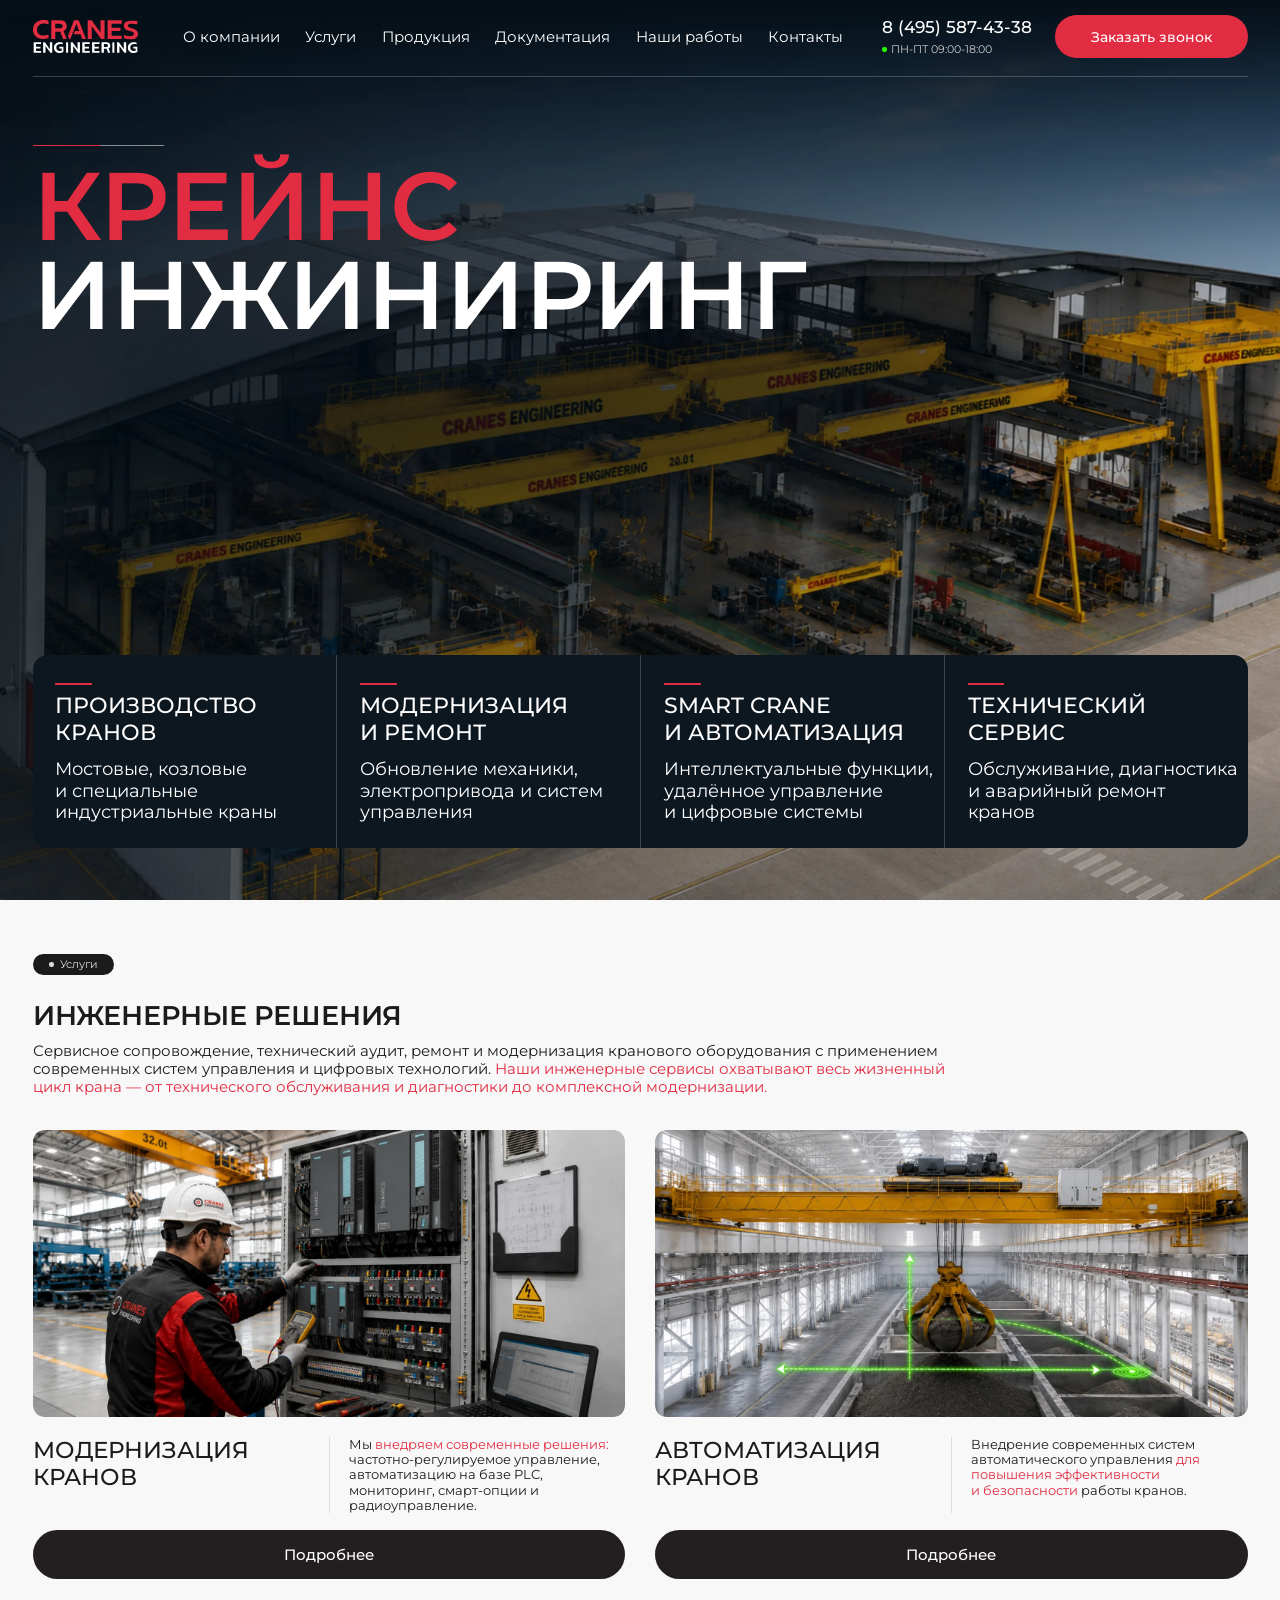
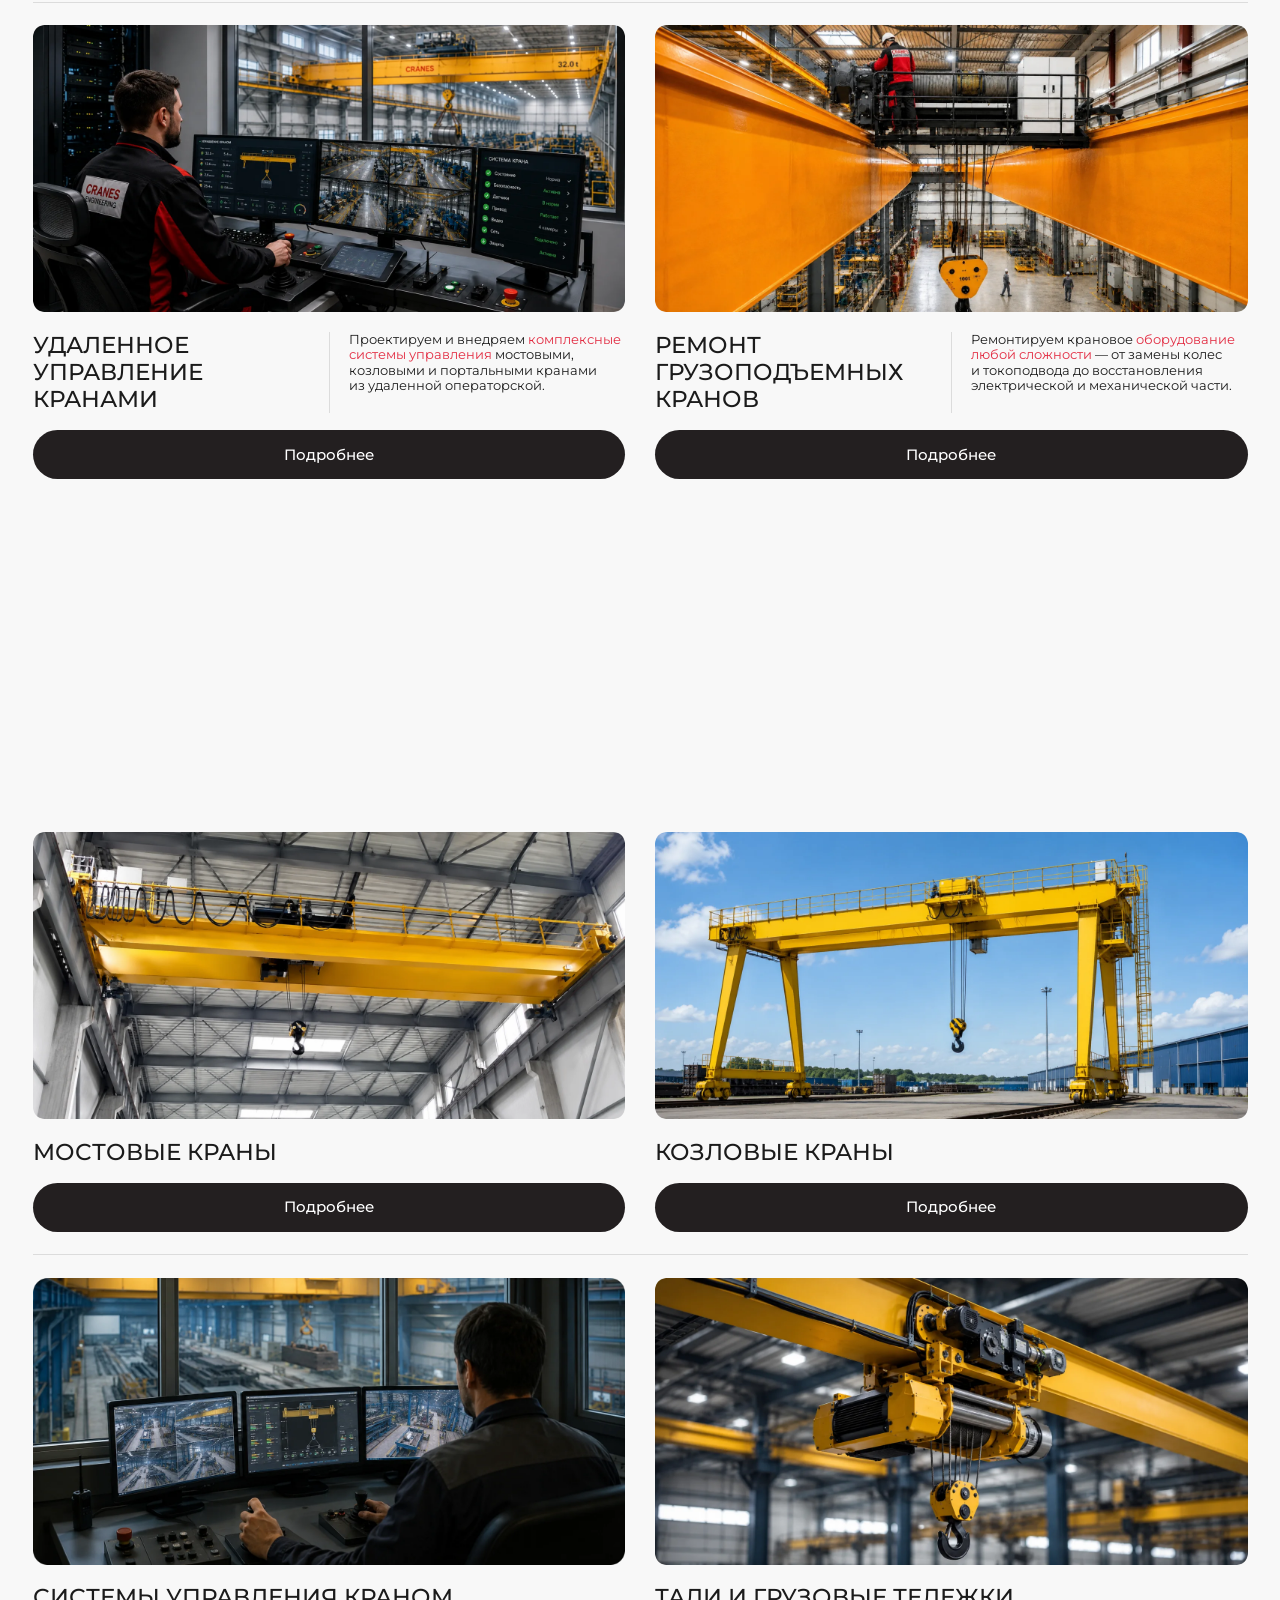
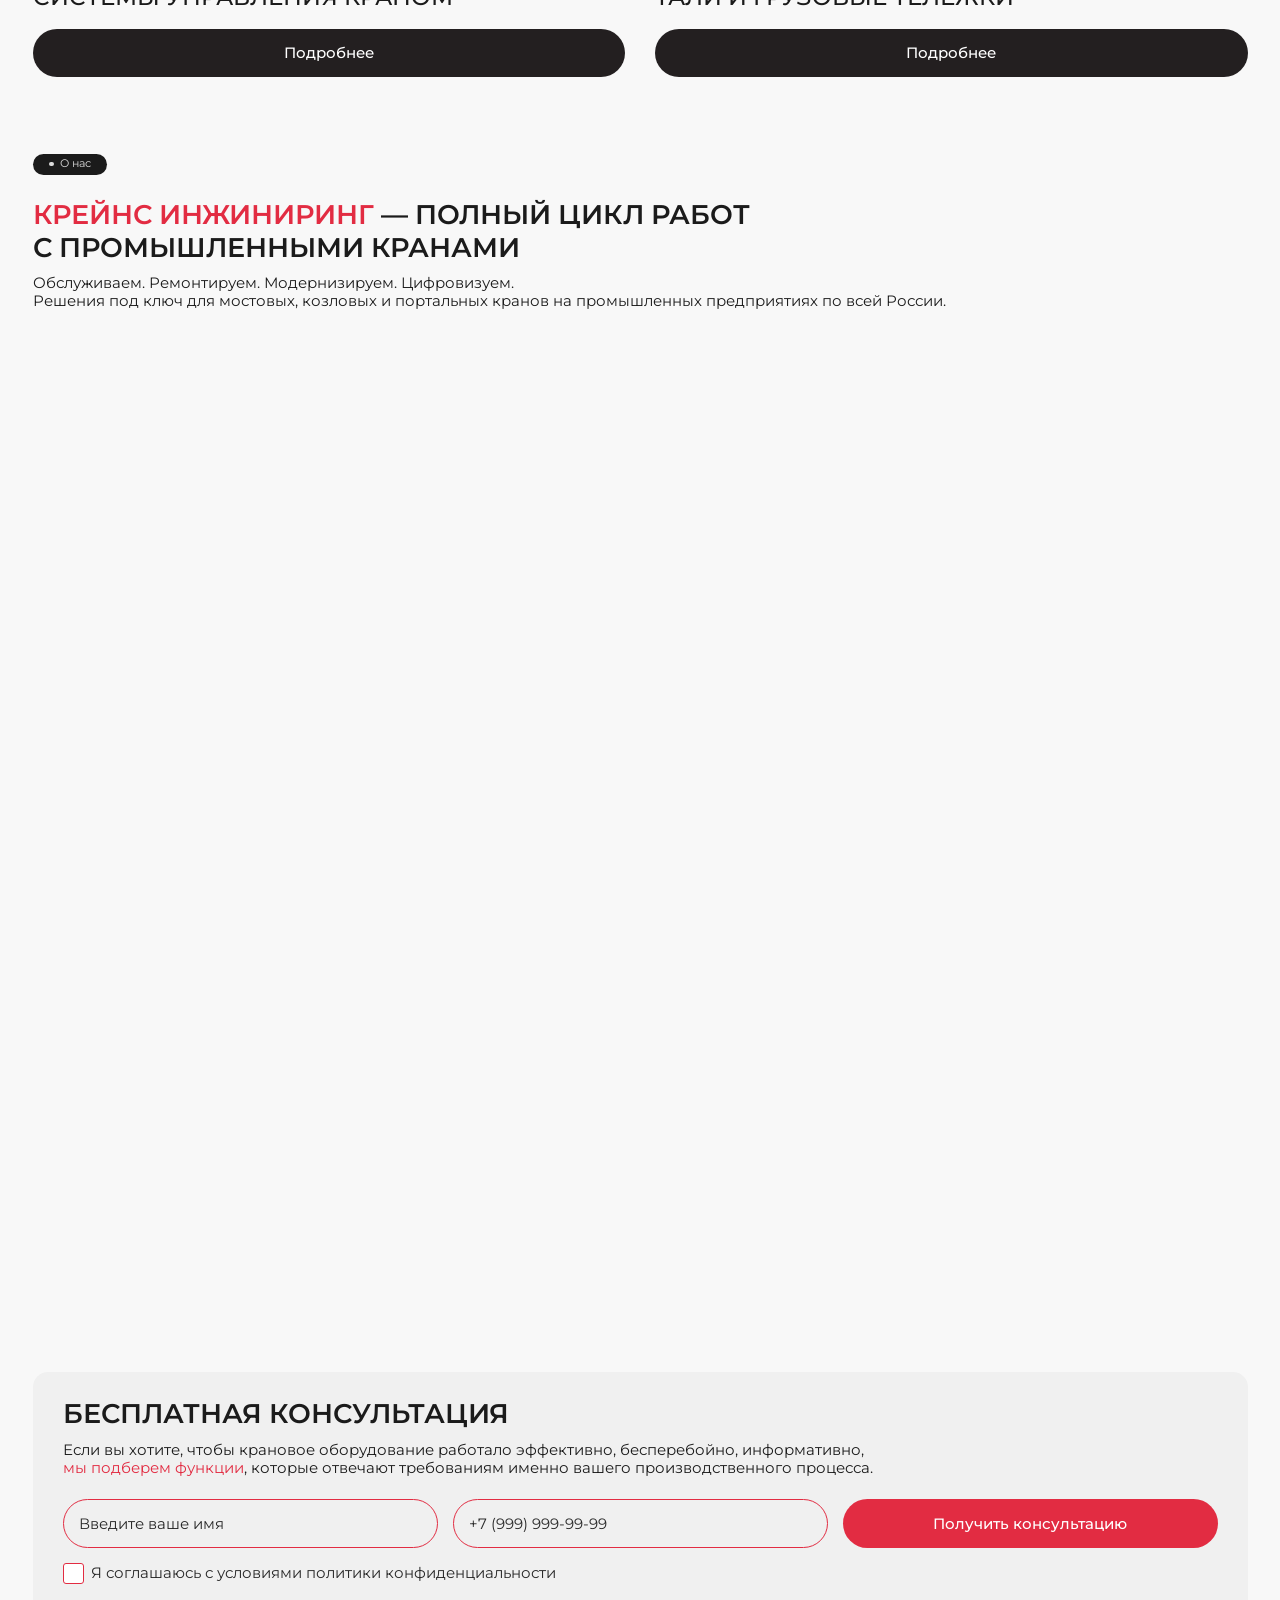
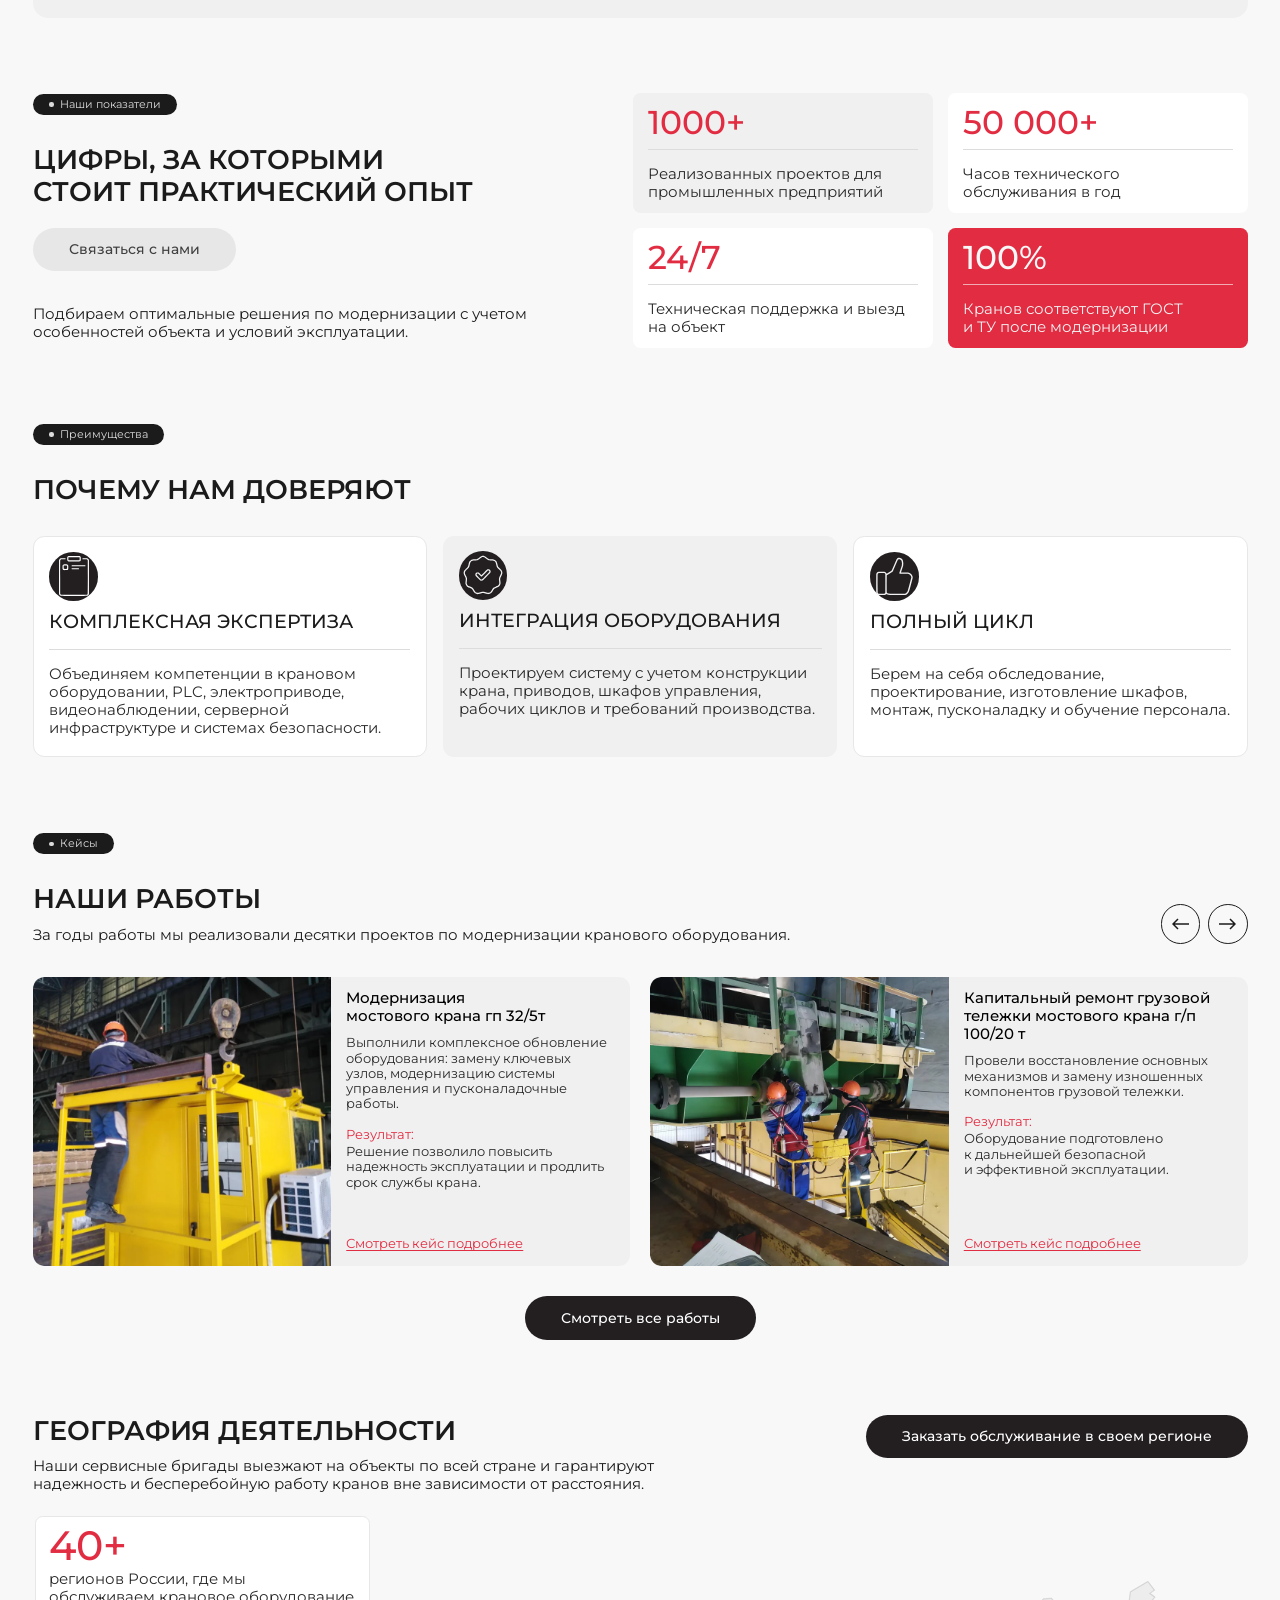
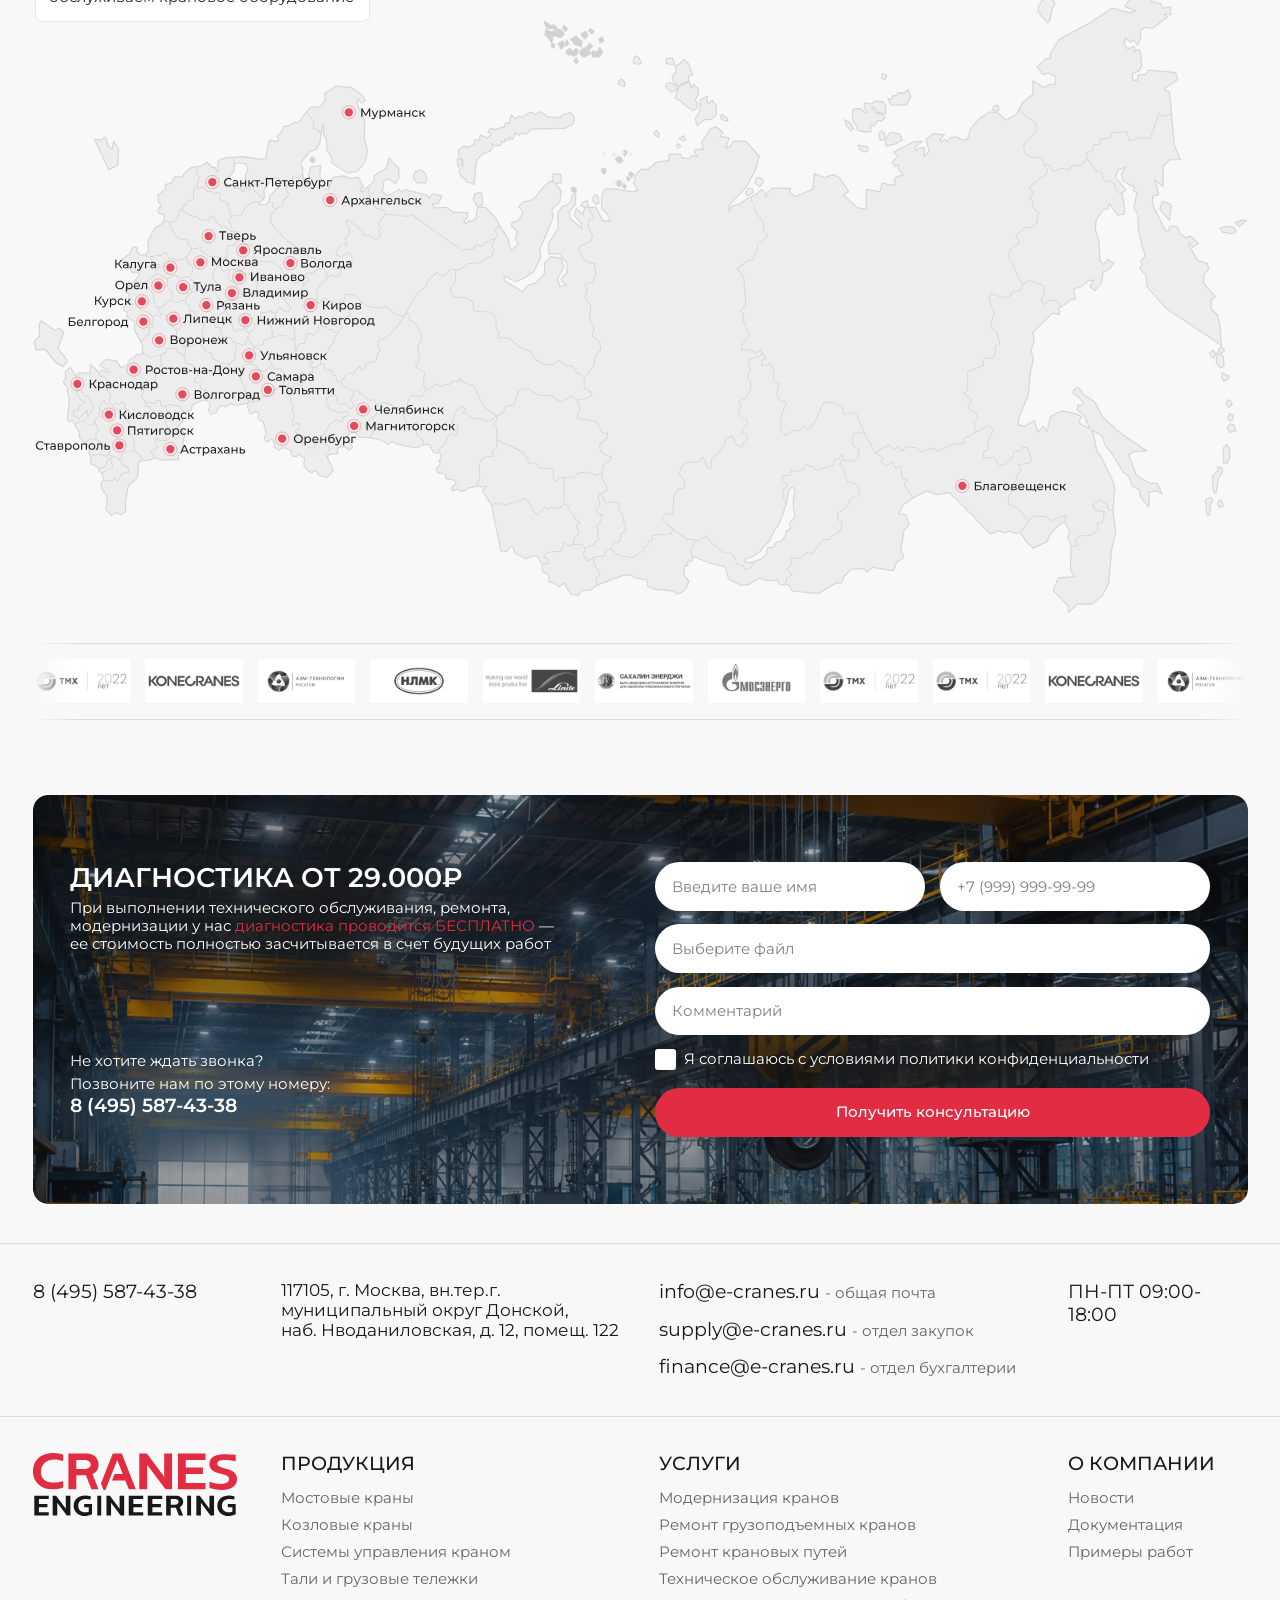
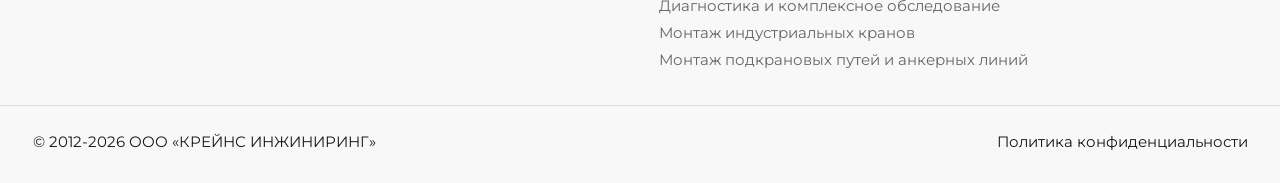
==== commit af179fbd: "Hero главной на весь экран: единица --u = min(1rem, 100vh/122) Co-Authored-By: Claude Opus 5 (1M con" ====
--- a/index.html
+++ b/index.html
@@ -94,7 +94,7 @@
 
       <div class="hero__directions">
         <article class="direction">
-          <h2 class="direction__title">Производство кранов</h2>
+          <h2 class="direction__title">Производство<br>кранов</h2>
           <p class="direction__text">Мостовые, козловые<br>и специальные индустриальные краны</p>
         </article>
         <article class="direction">
--- a/assets/css/main.css
+++ b/assets/css/main.css
@@ -1982,10 +1982,14 @@
 .mega__col--root .mega__item a:hover::after,
 .mega__col--root .mega__item.is-active a::after { border-left-color: var(--c-accent); }
 
-/* главная: hero 1220 c плашкой направлений, прижатой к низу */
+/* главная: hero занимает окно целиком. Единица --u — «макетный пиксель»
+   этого экрана: макет 1920x1220 вписывается по узкому измерению, поэтому
+   на низком мониторе банер сжимается вместе с содержимым, а не вылезает */
 .hero--main {
+  --u: min(1rem, 100vh / 122);
   display: flex; flex-direction: column;
-  min-height: 122rem;
+  min-height: 100vh;
+  min-height: 100svh;
 }
 .hero--main > .container { display: flex; flex-direction: column; flex-grow: 1; }
 .hero__bg--main {
@@ -1996,41 +2000,46 @@
 /* две черты над заголовком: длинная белая и короткая красная поверх нее */
 .hero__decor {
   position: relative;
-  width: 17.8rem; height: 1px;
+  width: calc(17.8 * var(--u)); height: 1px;
   background: rgba(255, 255, 255, .5);
-  margin-top: 9.2rem;
+  margin-top: calc(9.2 * var(--u));
 }
 .hero__decor::after {
   content: ''; position: absolute; inset: 0 auto 0 0;
-  width: 9.2rem; background: var(--c-accent);
+  width: calc(9.2 * var(--u)); background: var(--c-accent);
 }
 .hero__title--main {
-  font-size: 13rem; line-height: 0.93;
+  font-size: calc(13 * var(--u)); line-height: 0.93;
   font-weight: 600; text-transform: uppercase;
-  margin-top: 2rem;
+  margin-top: calc(2 * var(--u));
 }
 .hero__directions {
   display: grid; grid-template-columns: repeat(4, minmax(0, 1fr));
-  background: #0D1720; border-radius: 2rem;
-  height: 26.2rem;
-  margin: auto 0 7rem;
-}
-.direction { padding: 3.8rem 0 0 3.1rem; }
+  background: #0D1720; border-radius: calc(2 * var(--u));
+  height: calc(26.2 * var(--u));
+  margin: auto 0 calc(7 * var(--u));
+}
+.direction { padding: calc(3.8 * var(--u)) 0 0 calc(3.1 * var(--u)); }
 .direction + .direction { border-left: 1px solid rgba(255, 255, 255, .2); }
 .direction__title {
   position: relative;
-  font-weight: 500; font-size: 3rem; line-height: 3.6rem;
+  font-weight: 500; font-size: calc(3 * var(--u)); line-height: 1.2;
   text-transform: uppercase;
-  padding-top: 1.4rem;
+  padding-top: calc(1.4 * var(--u));
 }
 .direction__title::before {
   content: ''; position: absolute; left: 0; top: 0;
-  width: 5rem; height: 2px; background: var(--c-accent);
+  width: calc(5 * var(--u)); height: 2px; background: var(--c-accent);
 }
 .direction__text {
-  font-size: 2.4rem; line-height: 2.9rem;
-  margin-top: 1.6rem;
-}
+  font-size: calc(2.4 * var(--u)); line-height: 1.2;
+  margin-top: calc(1.6 * var(--u));
+}
+/* текст-фреймы колонок по макету (345/345/374/373) — иначе при сжатии
+   баннера строки перетекают и разбивка уезжает от макетной */
+.direction:nth-child(-n+2) .direction__text { max-width: calc(34.5 * var(--u)); }
+.direction:nth-child(3) .direction__text { max-width: calc(37.4 * var(--u)); }
+.direction:nth-child(4) .direction__text { max-width: calc(37.3 * var(--u)); }
 
 .hub-services--main { padding-bottom: 5rem; }
 .hub-services--main .hub-services__lead { max-width: 125.4rem; }
--- a/assets/css/responsive.css
+++ b/assets/css/responsive.css
@@ -63,8 +63,11 @@
   .page-remont-koz .faq__q span br,
   .page-remont-koz .format-card__subtitle br { display: none; }
 
-  /* главная: 1220 макета держатся на rem — ниже 1280 отдаем высоту контенту */
-  .hero--main { min-height: 0; }
+  /* главная: 1220 макета держатся на rem — ниже 1280 отдаем высоту контенту,
+     а масштабную единицу баннера возвращаем к обычному rem, иначе calc-и
+     из main.css сожмут декор и колонки под высоту окна */
+  .hero--main { --u: 1rem; min-height: 0; }
+  .direction__text { max-width: none; }
   .hero__title--main { font-size: 90px; margin-top: 16px; }
   .hero__decor { margin-top: 60px; }
   .hero__directions { height: auto; margin: 60px 0 50px; }
